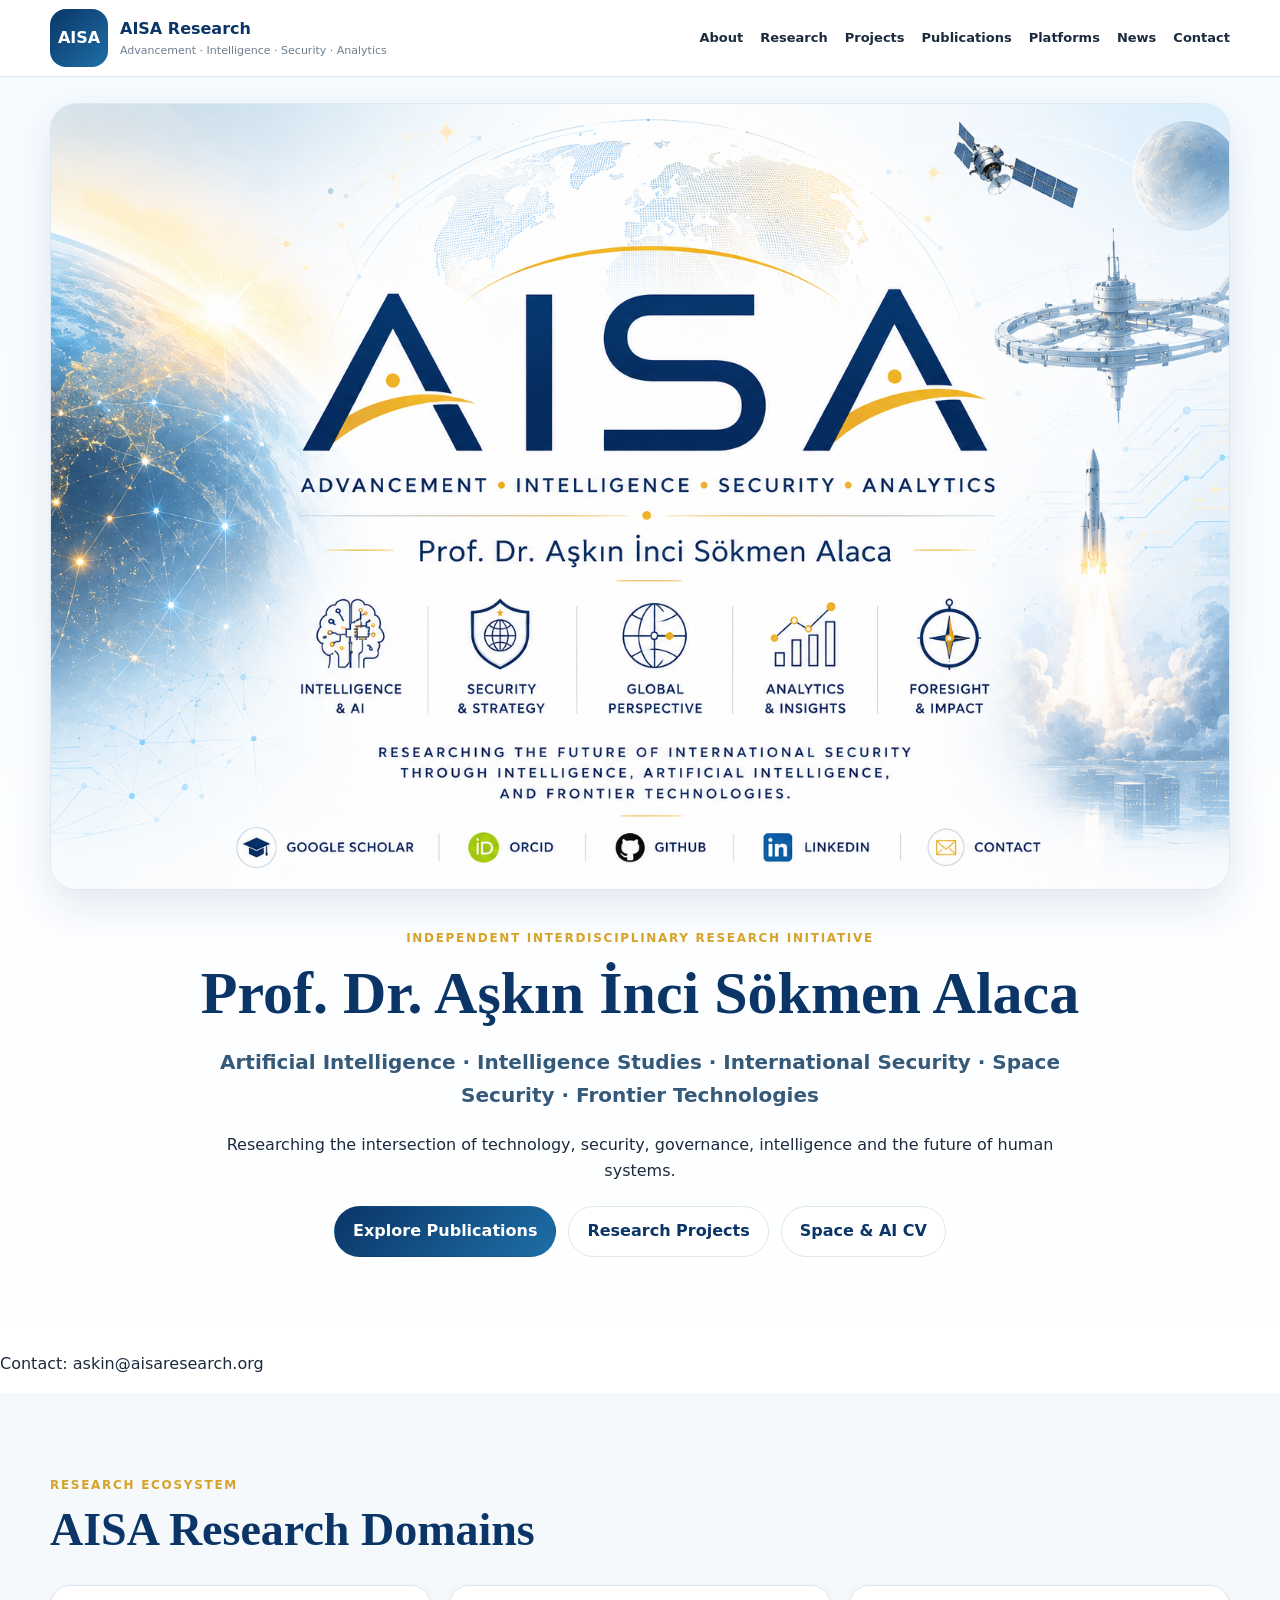
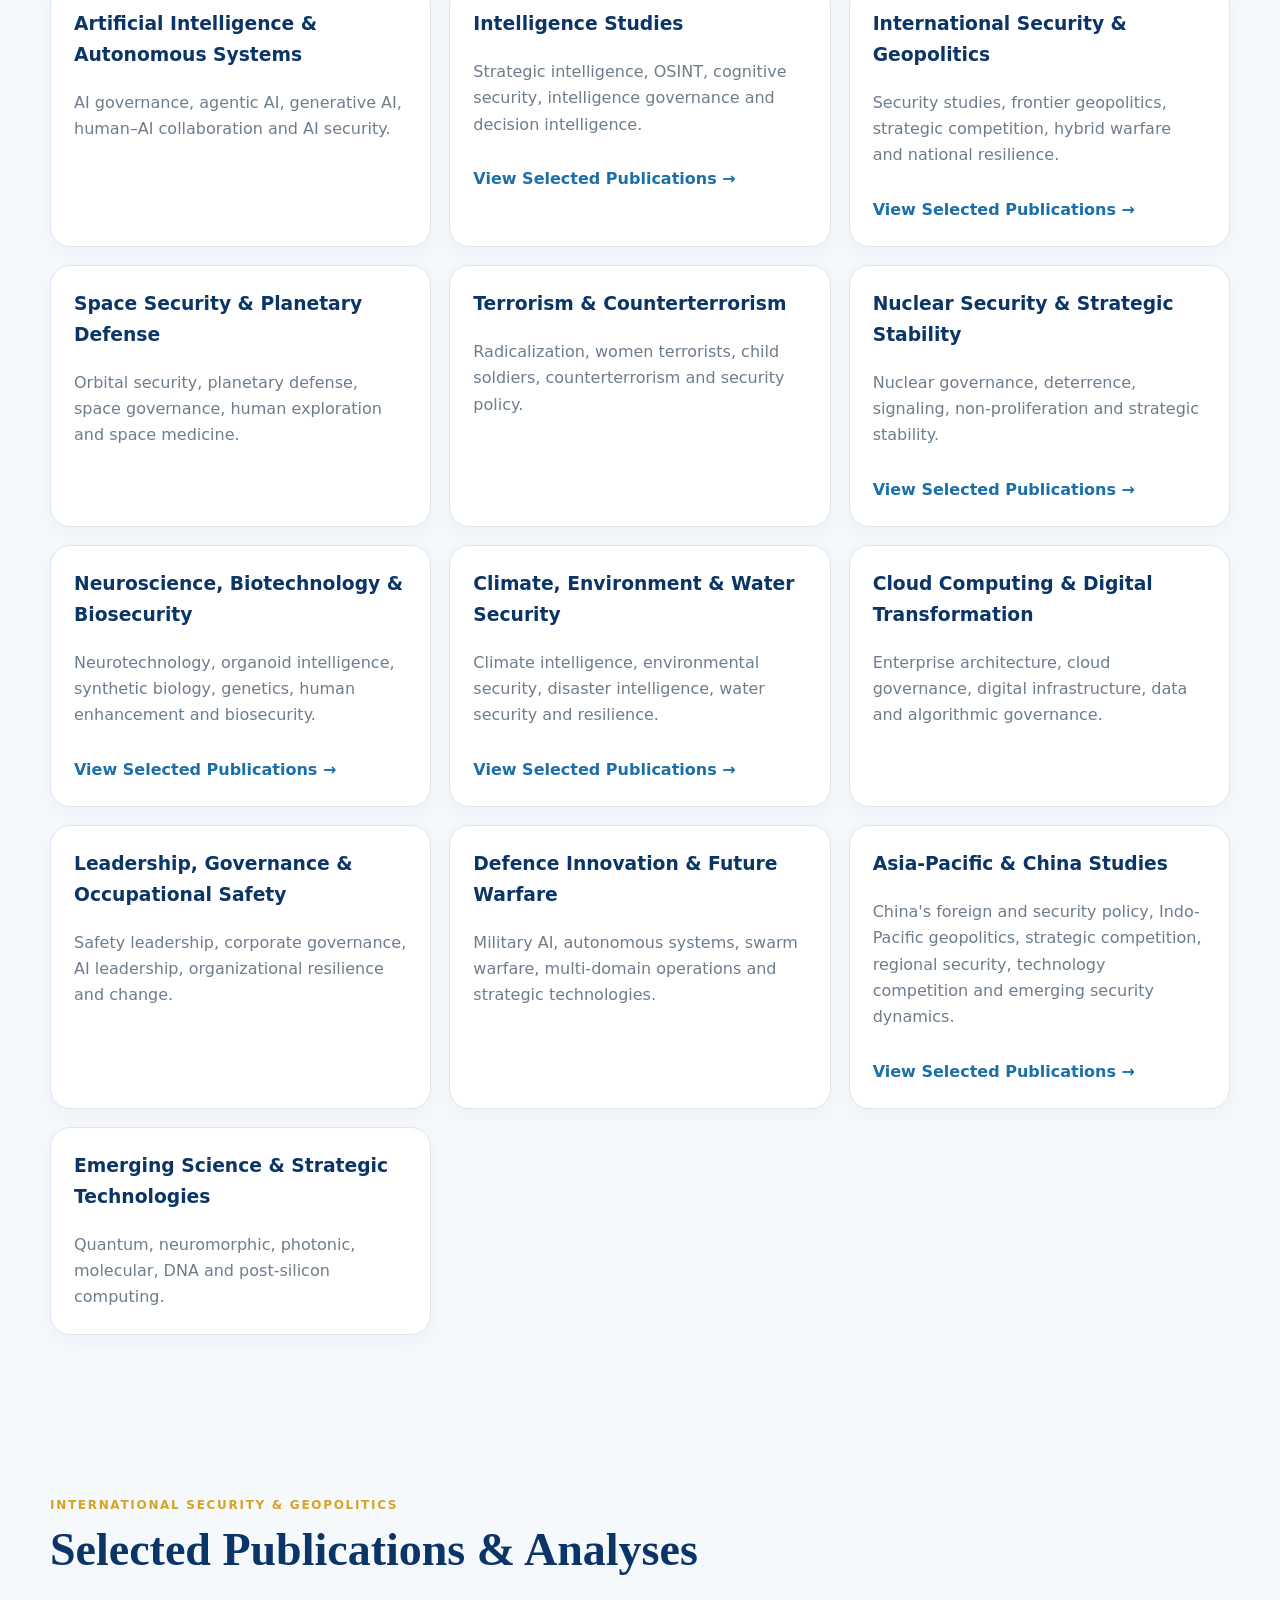
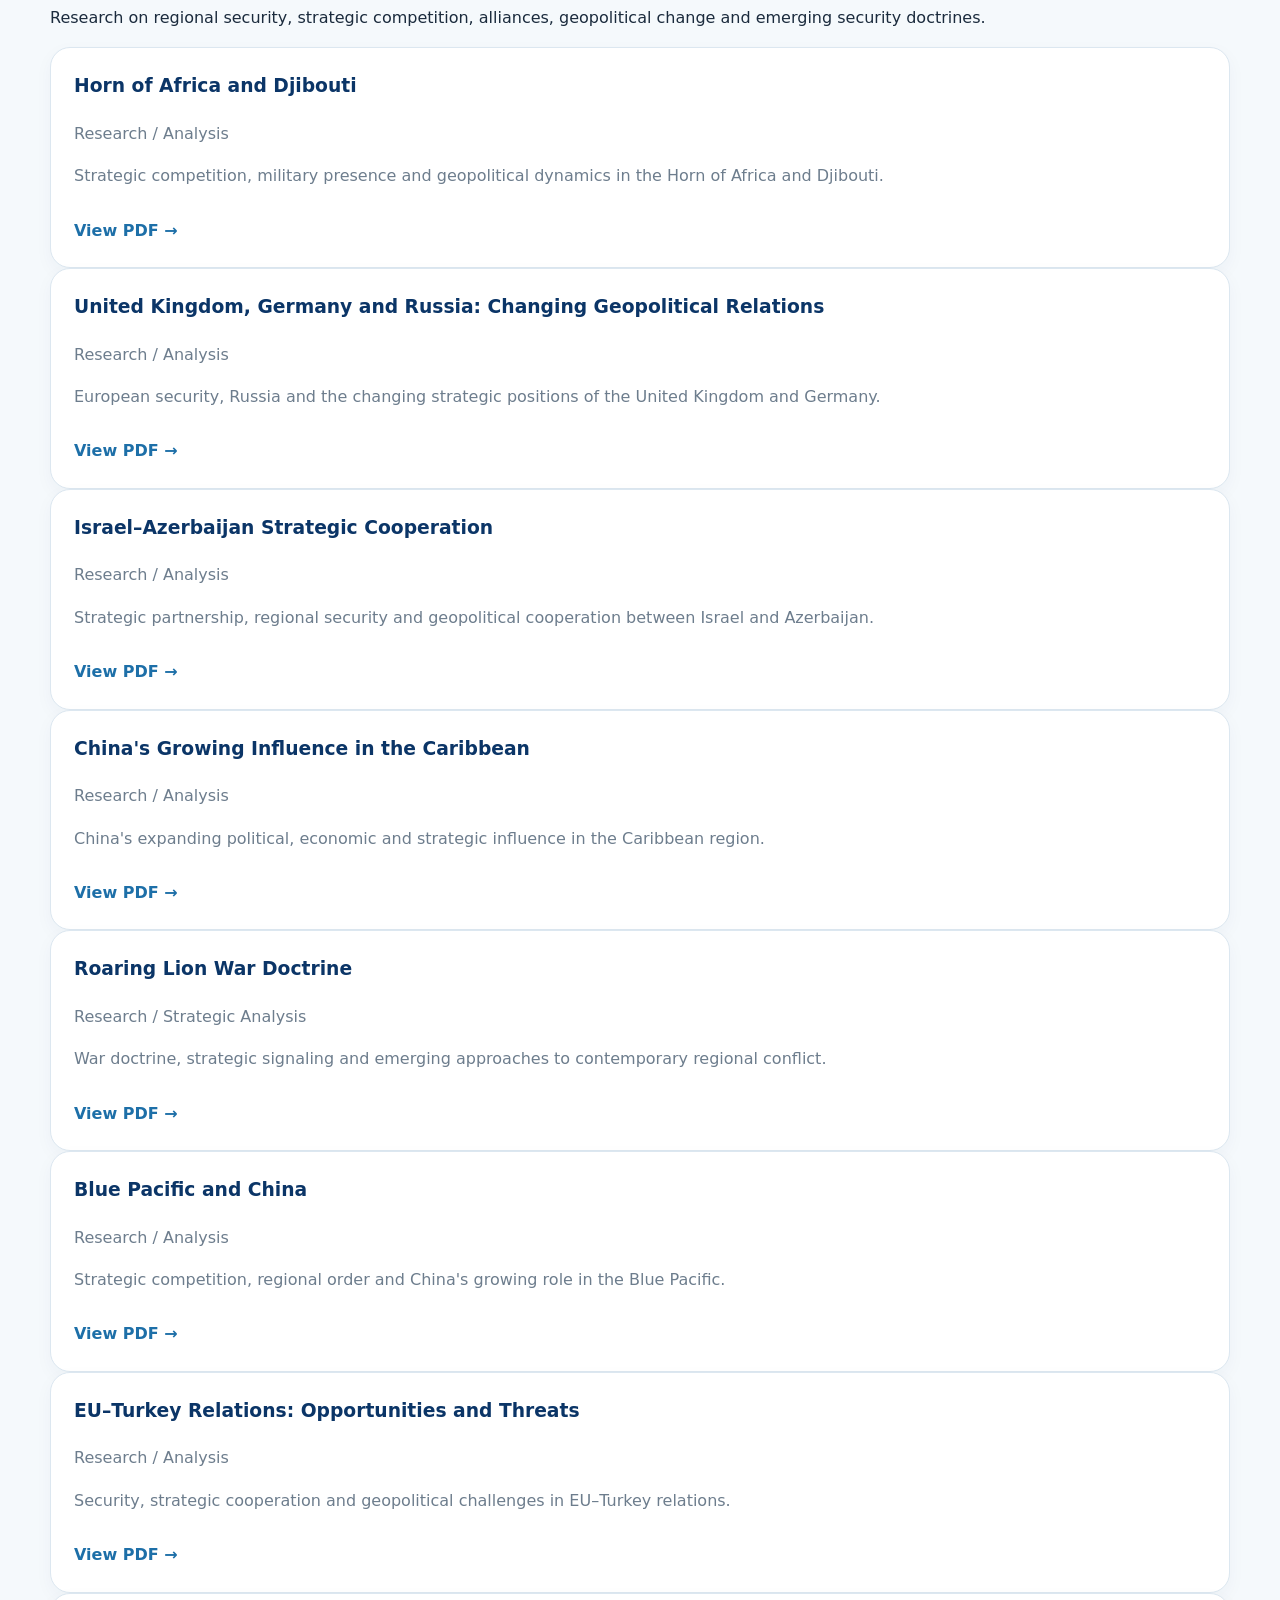
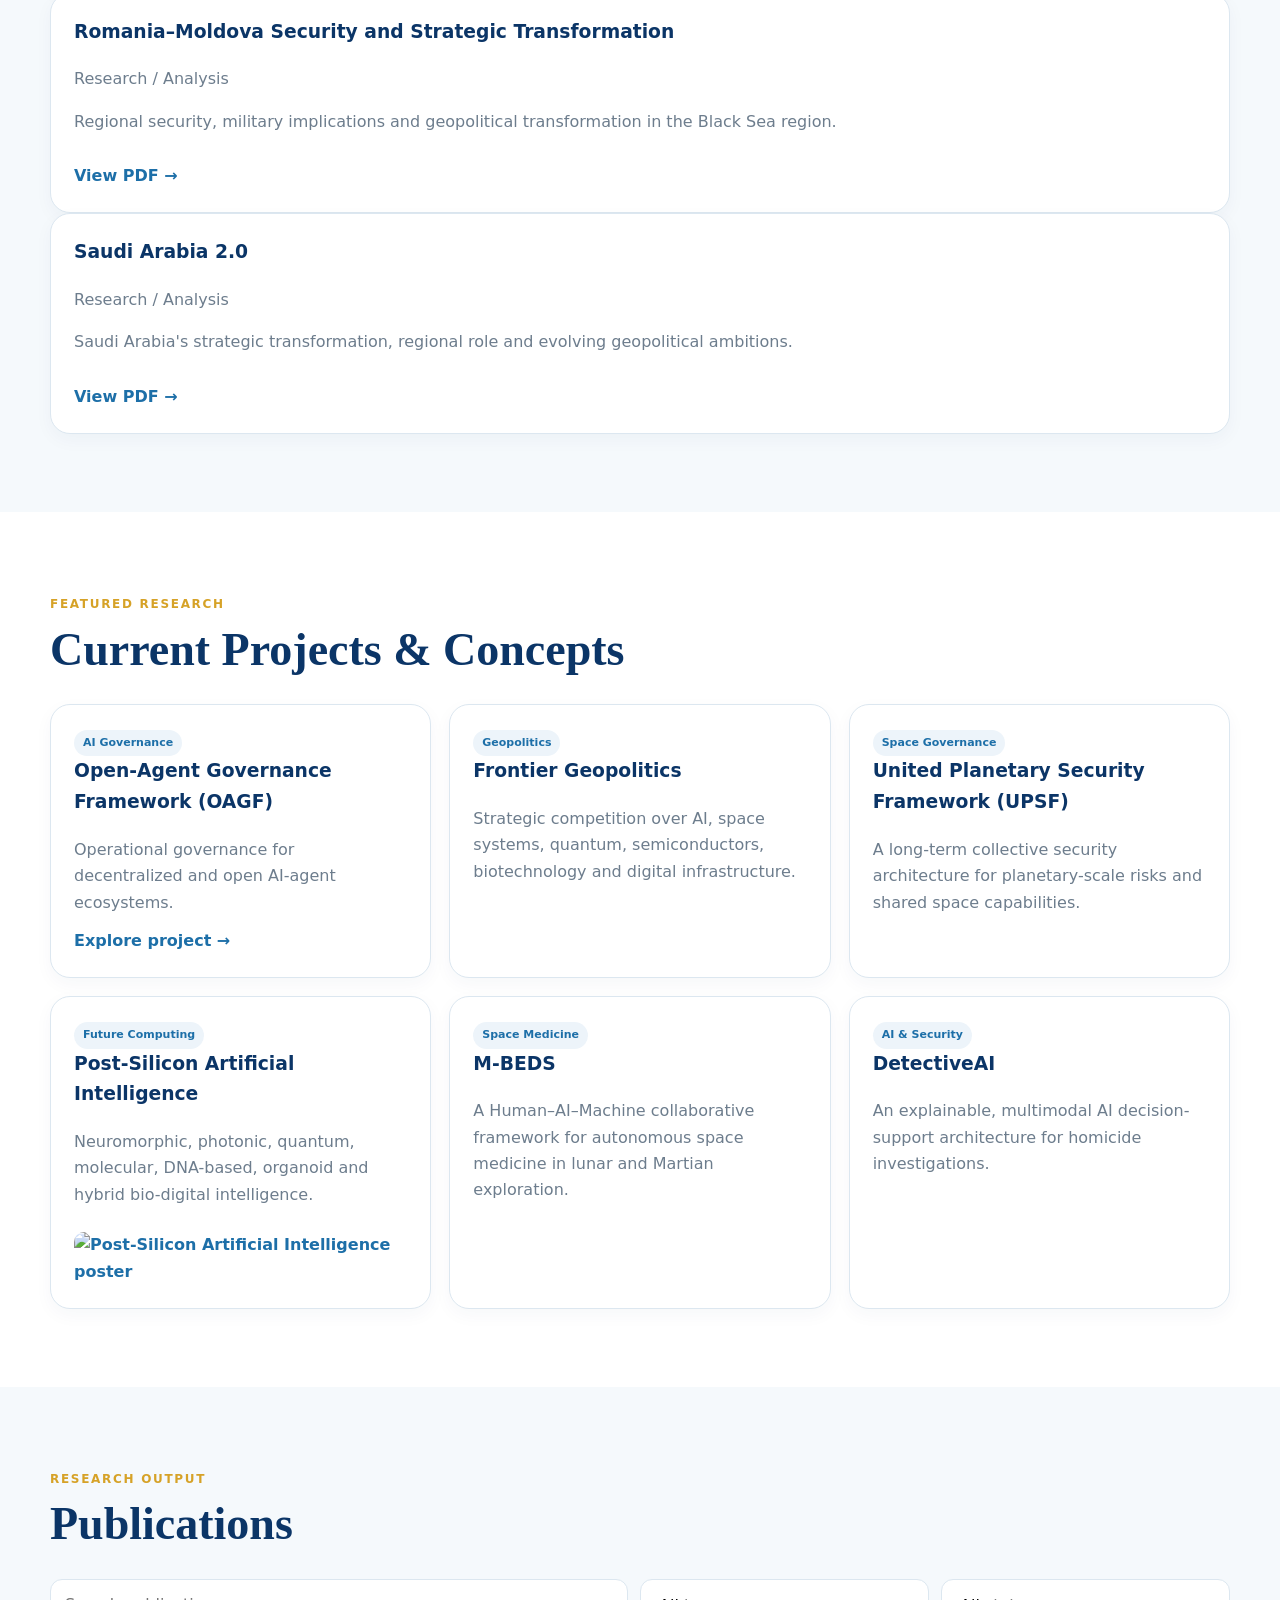
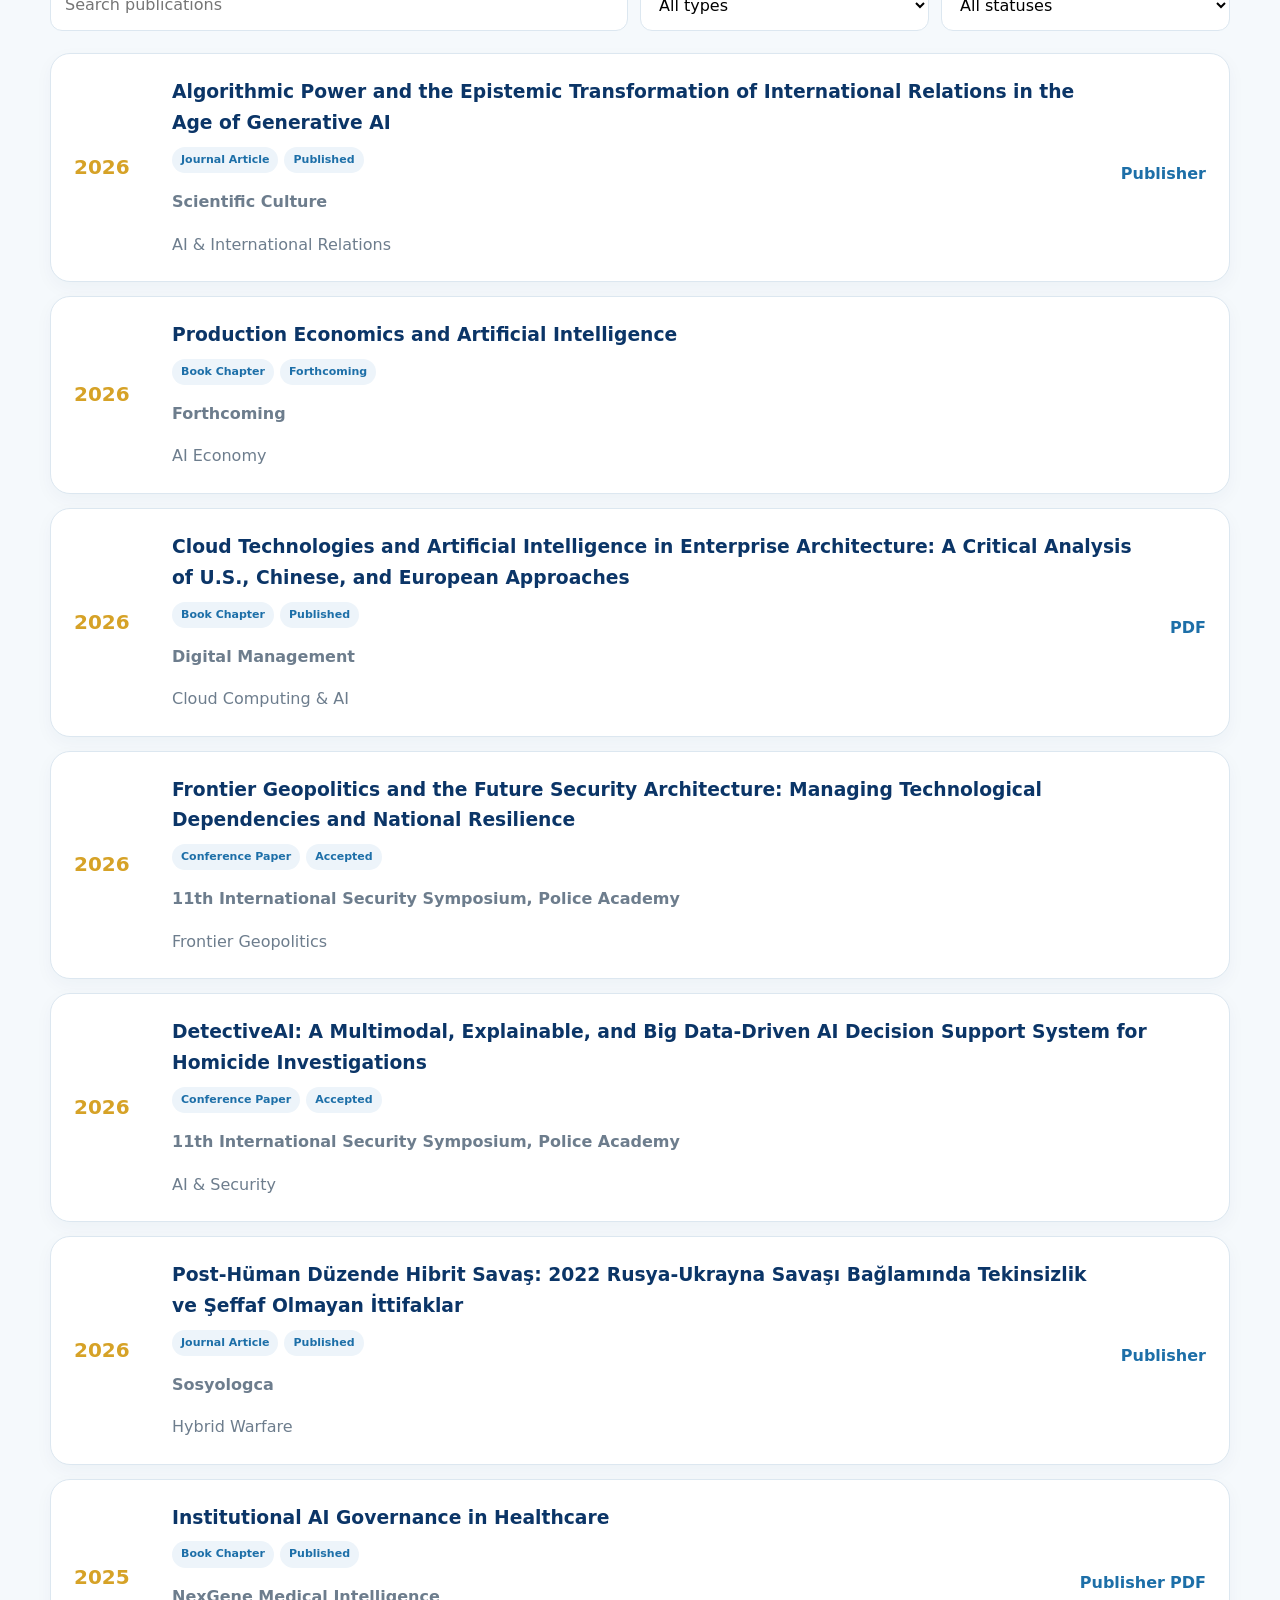
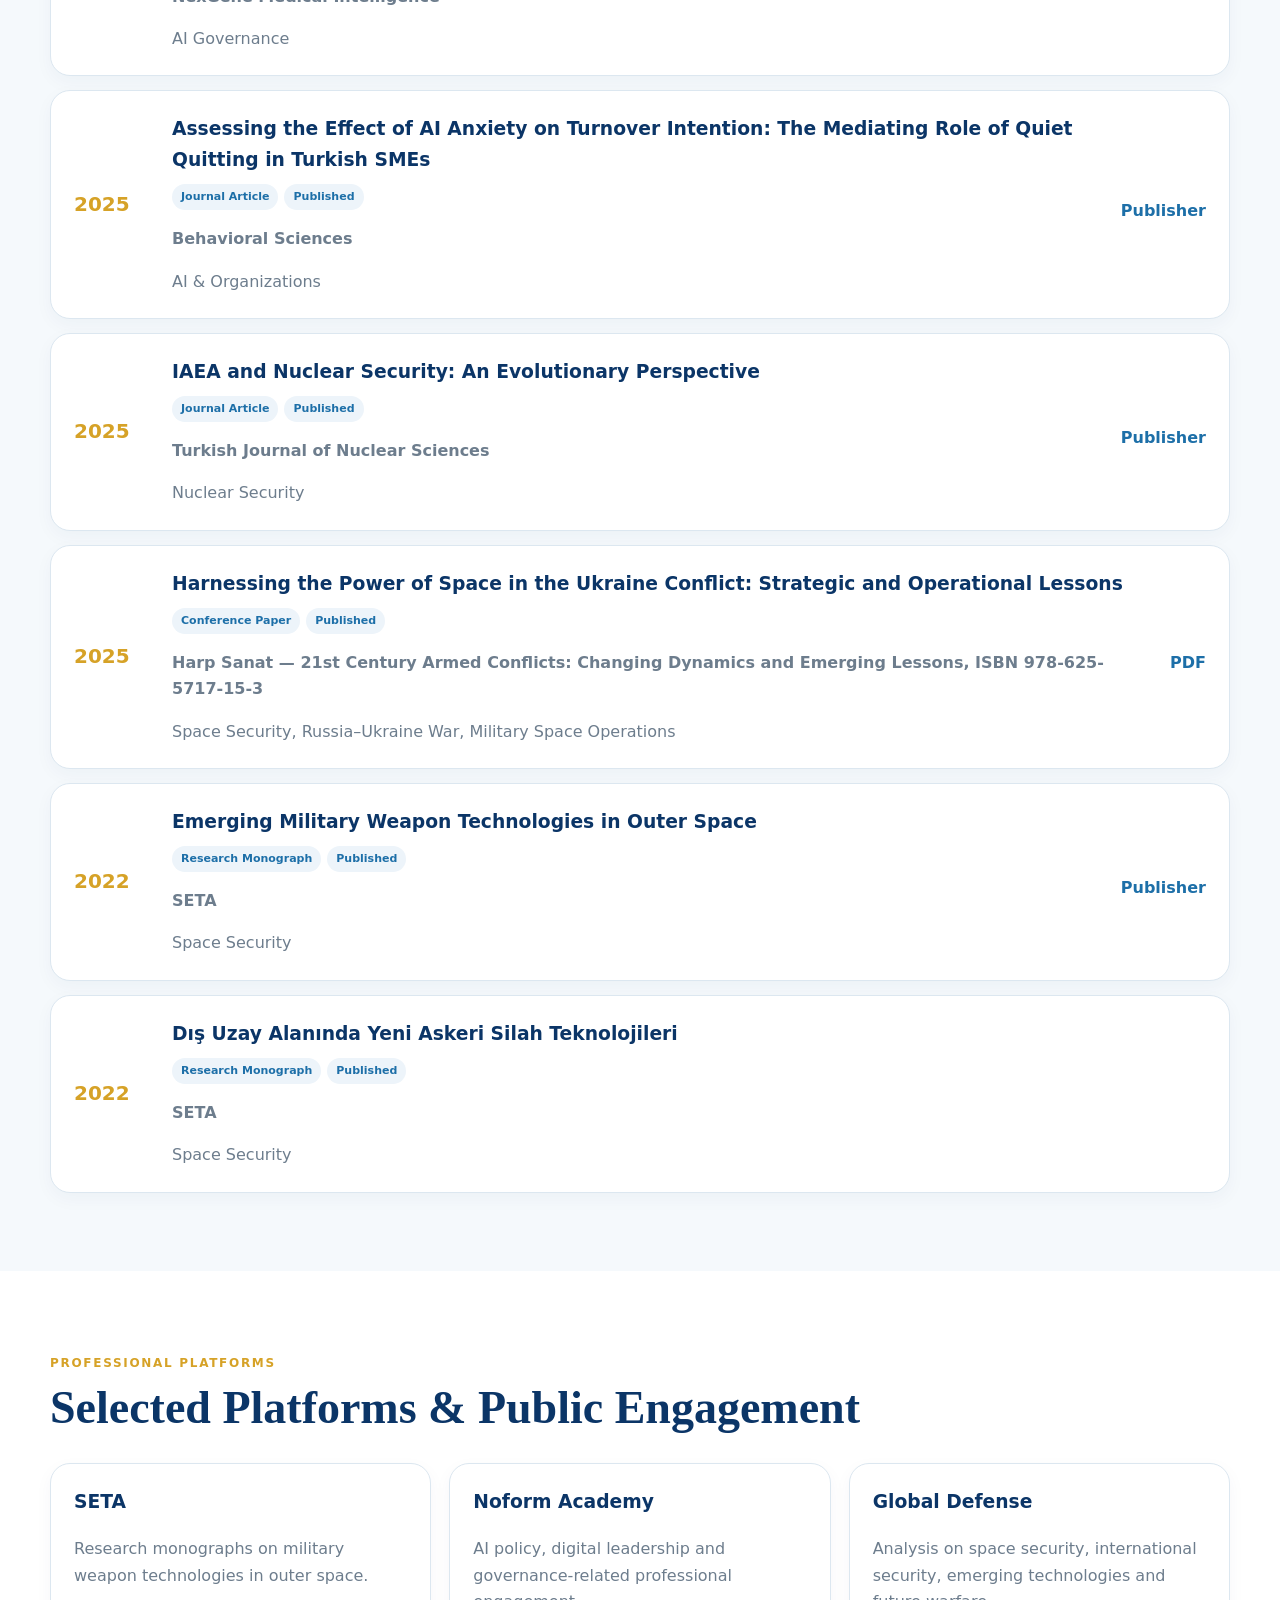
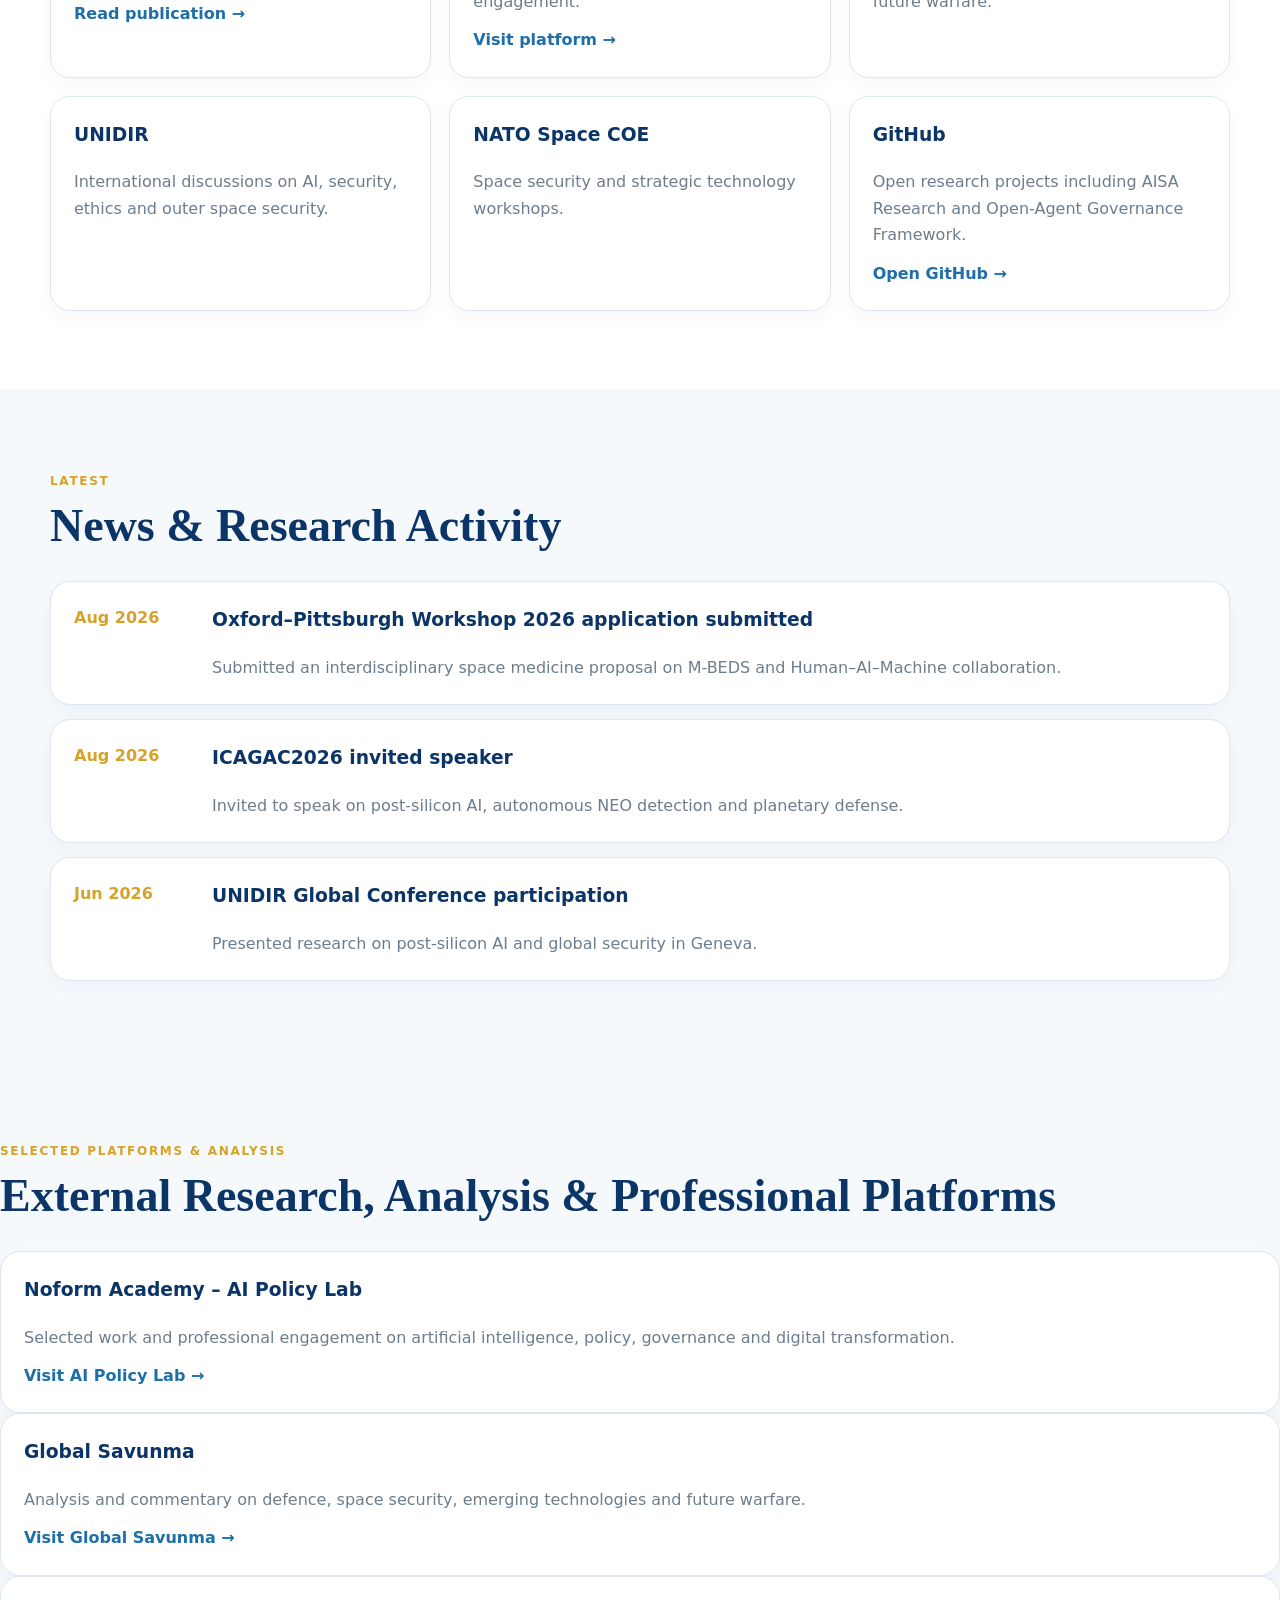
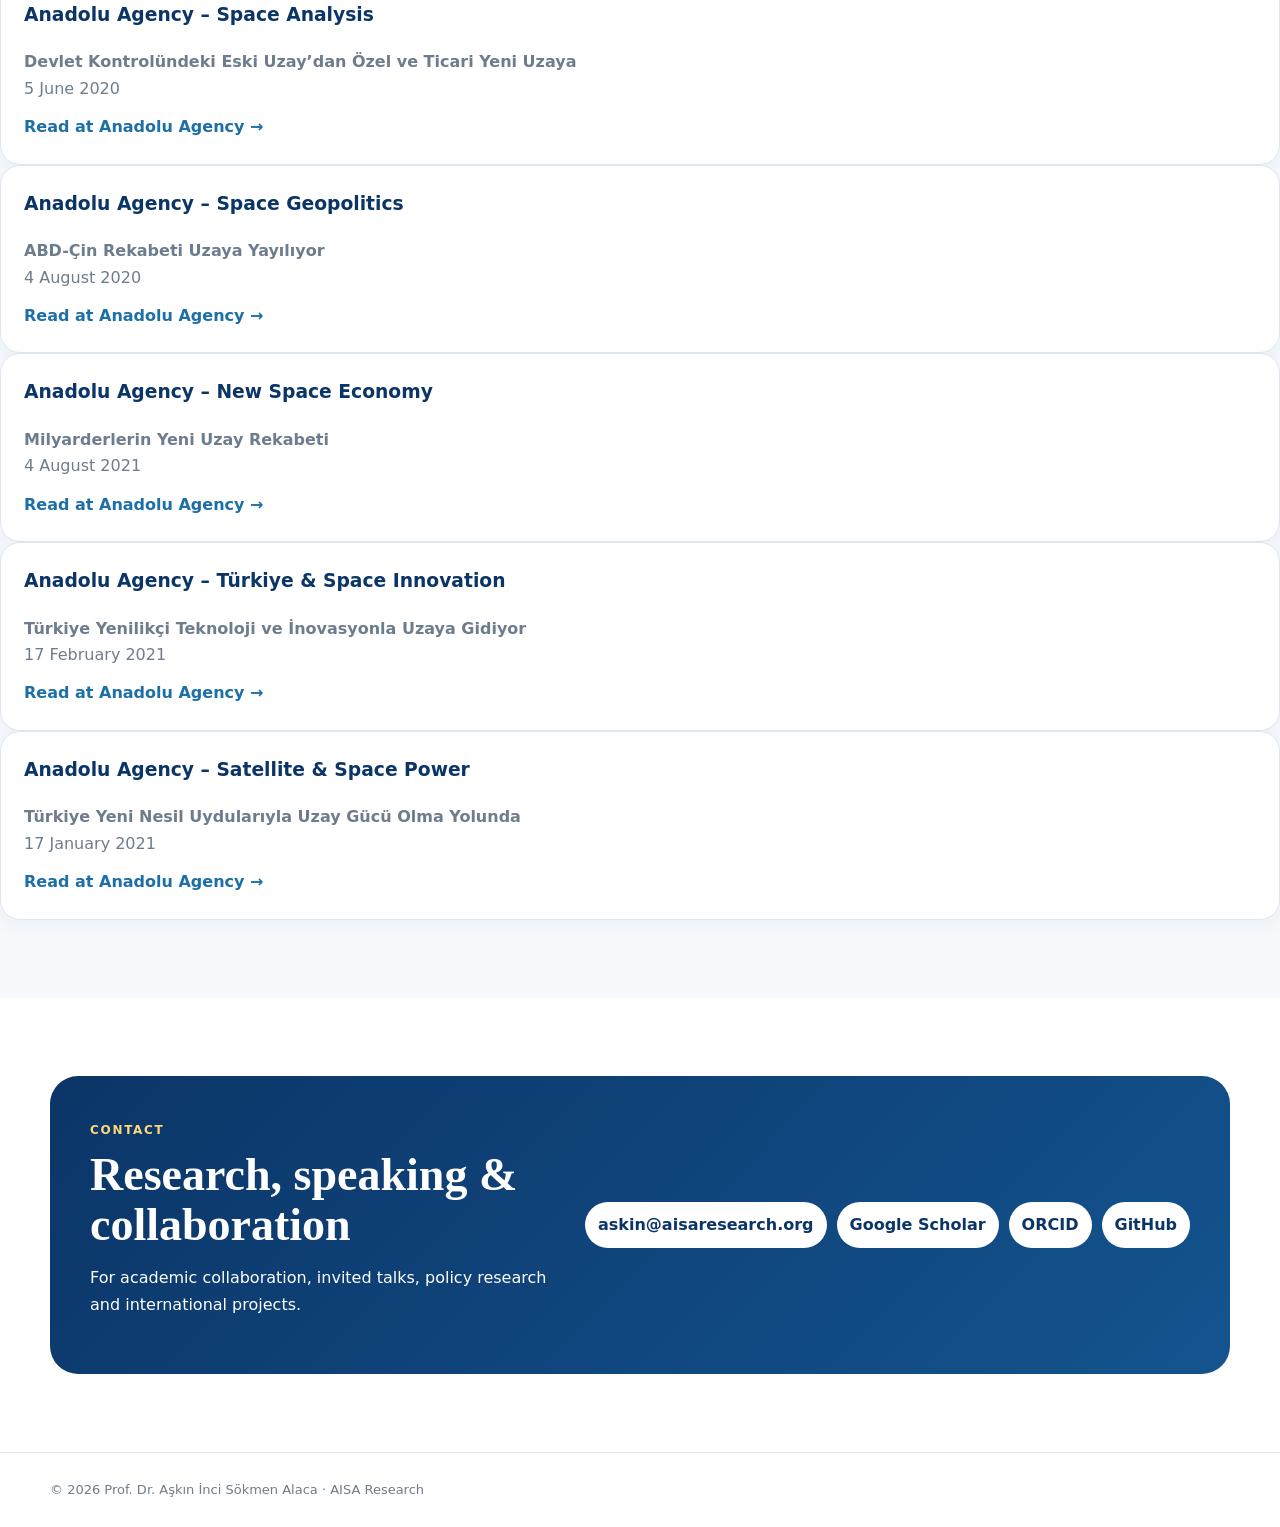
==== index.html @ 362fcc17 "Update index.html" ====
<!doctype html>
<html lang="en">
<head>
<meta charset="utf-8">
<meta name="viewport" content="width=device-width, initial-scale=1">

<title>AISA Research | Prof. Dr. Aşkın İnci Sökmen Alaca | Security, AI & Geopolitics</title>

<meta name="description" content="Official academic research platform of Prof. Dr. Aşkın İnci Sökmen Alaca, focusing on international security, artificial intelligence, space security, Asia-Pacific and China studies, frontier geopolitics and emerging technologies.">

<link rel="canonical" href="https://aisaresearch.org/">

<meta property="og:type" content="website">
<meta property="og:title" content="AISA Research | Prof. Dr. Aşkın İnci Sökmen Alaca">
<meta property="og:description" content="Research on international security, AI, space security, Asia-Pacific and China studies, frontier geopolitics and emerging technologies.">
<meta property="og:url" content="https://aisaresearch.org/">
<meta property="og:site_name" content="AISA Research">
<link rel="stylesheet" href="style.css">
</head>
<body>
<header><div class="wrap nav"><a class="brand" href="#home"><span class="mark">AISA</span><span><b>AISA Research</b><small>Advancement · Intelligence · Security · Analytics</small></span></a><nav><a href="#about">About</a><a href="#research">Research</a><a href="#projects">Projects</a><a href="#publications">Publications</a><a href="#platforms">Platforms</a><a href="#news">News</a><a href="#contact">Contact</a></nav></div></header>
<main>
<section id="home" class="hero"><div class="wrap"><img class="banner" src="aisa-hero.png" alt="AISA Research"><div class="intro"><span class="eyebrow">Independent Interdisciplinary Research Initiative</span><h1>Prof. Dr. Aşkın İnci Sökmen Alaca</h1><p class="lead">Artificial Intelligence · Intelligence Studies · International Security · Space Security · Frontier Technologies</p><p>Researching the intersection of technology, security, governance, intelligence and the future of human systems.</p><div class="actions"><a class="btn primary" href="#publications">Explore Publications</a><a class="btn" href="#projects">Research Projects</a><a class="btn" href="CV_Space_AI_2026.pdf" target="_blank">Space & AI CV</a></div></div></div></section>
<p class="hero-email">Contact: <a href="mailto:askin@aisaresearch.org">askin@aisaresearch.org</a></p>
 

     
  <section id="research" class="soft"><div class="wrap"><span class="eyebrow">Research Ecosystem</span><h2>AISA Research Domains</h2><div class="grid domains">
<article><h3>Artificial Intelligence & Autonomous Systems</h3><p>AI governance, agentic AI, generative AI, human–AI collaboration and AI security.</p></article>
<article><h3>Intelligence Studies</h3><p>Strategic intelligence, OSINT, cognitive security, intelligence governance and decision intelligence.</p><p><a href="#intelligence-publications"><strong>View Selected Publications →</strong></a></p></article>
<article>
<h3>International Security & Geopolitics</h3>
<p>Security studies, frontier geopolitics, strategic competition, hybrid warfare and national resilience.</p>
<p><a href="#geopolitics-publications"><strong>View Selected Publications →</strong></a></p>
</article>
<article><h3>Space Security & Planetary Defense</h3><p>Orbital security, planetary defense, space governance, human exploration and space medicine.</p></article>
<article><h3>Terrorism & Counterterrorism</h3><p>Radicalization, women terrorists, child soldiers, counterterrorism and security policy.</p></article>
<article>
<h3>Nuclear Security & Strategic Stability</h3>
<p>Nuclear governance, deterrence, signaling, non-proliferation and strategic stability.</p>
<p><a href="#nuclear-publications"><strong>View Selected Publications →</strong></a></p>
</article>
<article>
  <h3>Neuroscience, Biotechnology &amp; Biosecurity</h3>
  <p>Neurotechnology, organoid intelligence, synthetic biology, genetics, human enhancement and biosecurity.</p>
  <p><a href="#neuro-biotech-publications"><strong>View Selected Publications →</strong></a></p>
</article>
<article>
<h3>Climate, Environment & Water Security</h3>
<p>Climate intelligence, environmental security, disaster intelligence, water security and resilience.</p>
<p><a href="#climate-publications"><strong>View Selected Publications →</strong></a></p>
</article>
<article><h3>Cloud Computing & Digital Transformation</h3><p>Enterprise architecture, cloud governance, digital infrastructure, data and algorithmic governance.</p></article>
<article><h3>Leadership, Governance & Occupational Safety</h3><p>Safety leadership, corporate governance, AI leadership, organizational resilience and change.</p></article>
<article><h3>Defence Innovation & Future Warfare</h3><p>Military AI, autonomous systems, swarm warfare, multi-domain operations and strategic technologies.</p></article>
<article>
  <h3>Asia-Pacific &amp; China Studies</h3>
  <p>China's foreign and security policy, Indo-Pacific geopolitics, strategic competition, regional security, technology competition and emerging security dynamics.</p>
  <p><a href="#asia-pacific-publications"><strong>View Selected Publications →</strong></a></p>
</article>
    <article><h3>Emerging Science & Strategic Technologies</h3><p>Quantum, neuromorphic, photonic, molecular, DNA and post-silicon computing.</p></article>
</div></div></section>
<section id="geopolitics-publications" class="soft">
  <div class="wrap">
    <span class="eyebrow">International Security &amp; Geopolitics</span>
    <h2>Selected Publications &amp; Analyses</h2>
    <p>Research on regional security, strategic competition, alliances, geopolitical change and emerging security doctrines.</p>

    <div class="cards">

      <article>
        <h3>Horn of Africa and Djibouti</h3>
        <p>Research / Analysis</p>
        <p>Strategic competition, military presence and geopolitical dynamics in the Horn of Africa and Djibouti.</p>
        <p><a href="horn-of-africa-djibouti.pdf" target="_blank" rel="noopener">View PDF →</a></p>
      </article>

      <article>
        <h3>United Kingdom, Germany and Russia: Changing Geopolitical Relations</h3>
        <p>Research / Analysis</p>
        <p>European security, Russia and the changing strategic positions of the United Kingdom and Germany.</p>
        <p><a href="uk-germany-russia-geopolitics.pdf" target="_blank" rel="noopener">View PDF →</a></p>
      </article>

      <article>
        <h3>Israel–Azerbaijan Strategic Cooperation</h3>
        <p>Research / Analysis</p>
        <p>Strategic partnership, regional security and geopolitical cooperation between Israel and Azerbaijan.</p>
        <p><a href="israel-azerbaijan-strategic-cooperation.pdf" target="_blank" rel="noopener">View PDF →</a></p>
      </article>

      <article>
        <h3>China's Growing Influence in the Caribbean</h3>
        <p>Research / Analysis</p>
        <p>China's expanding political, economic and strategic influence in the Caribbean region.</p>
        <p><a href="caribbean-china-influence.pdf" target="_blank" rel="noopener">View PDF →</a></p>
      </article>

      <article>
        <h3>Roaring Lion War Doctrine</h3>
        <p>Research / Strategic Analysis</p>
        <p>War doctrine, strategic signaling and emerging approaches to contemporary regional conflict.</p>
        <p><a href="roaring-lion-war-doctrine.pdf" target="_blank" rel="noopener">View PDF →</a></p>
      </article>

      <article>
        <h3>Blue Pacific and China</h3>
        <p>Research / Analysis</p>
        <p>Strategic competition, regional order and China's growing role in the Blue Pacific.</p>
        <p><a href="blue-pacific-china.pdf" target="_blank" rel="noopener">View PDF →</a></p>
      </article>

      <article>
        <h3>EU–Turkey Relations: Opportunities and Threats</h3>
        <p>Research / Analysis</p>
        <p>Security, strategic cooperation and geopolitical challenges in EU–Turkey relations.</p>
        <p><a href="eu-turkey-opportunities-threats.pdf" target="_blank" rel="noopener">View PDF →</a></p>
      </article>

      <article>
        <h3>Romania–Moldova Security and Strategic Transformation</h3>
        <p>Research / Analysis</p>
        <p>Regional security, military implications and geopolitical transformation in the Black Sea region.</p>
        <p><a href="romania-moldova-security.pdf" target="_blank" rel="noopener">View PDF →</a></p>
      </article>

      <article>
        <h3>Saudi Arabia 2.0</h3>
        <p>Research / Analysis</p>
        <p>Saudi Arabia's strategic transformation, regional role and evolving geopolitical ambitions.</p>
        <p><a href="saudi-arabia-2-0.pdf" target="_blank" rel="noopener">View PDF →</a></p>
      </article>

    </div>
  </div>
</section>
 <section id="climate-publications" class="soft">
  <div class="wrap">
    <span class="eyebrow">Climate, Environment & Water Security</span>
    <h2>Selected Publications & Projects</h2>
    <p>Research on climate security, water geopolitics, climate wargaming, blue geopolitics and climate diplomacy.</p>

    <div class="cards">

      <article>
        <h3>Contested Waters of the Middle East</h3>
        <p>Research / Thesis</p>
        <p>Water geopolitics, transboundary waters and strategic competition in the Middle East.</p>
        <p><a href="contested-waters-middle-east.pdf" target="_blank" rel="noopener">View PDF →</a></p>
      </article>

      <article>
        <h3>Climate Wargaming</h3>
        <p>Research / Analysis</p>
        <p>Climate risks, military planning, strategic simulations and security preparedness.</p>
        <p><a href="climate-wargaming.pdf" target="_blank" rel="noopener">View PDF →</a></p>
      </article>

      <article>
        <h3>Blue Geopolitics: The New Frontier</h3>
        <p>Research / Analysis</p>
        <p>Water security, maritime spaces, climate change and emerging geopolitical competition.</p>
        <p><a href="blue-geopolitics-2026.pdf" target="_blank" rel="noopener">View PDF →</a></p>
      </article>

      <article>
        <h3>Projects for COP31</h3>
        <p>Project Concepts · 2026</p>
        <p>Climate-security and resilience project concepts developed for the COP31 policy environment.</p>
        <p><a href="cop31-projects-2026.pdf" target="_blank" rel="noopener">View PDF →</a></p>
      </article>

    </div>
  </div>
</section>
 <section id="nuclear-publications" class="soft">
  <div class="wrap">
    <span class="eyebrow">Nuclear Security &amp; Strategic Stability</span>
    <h2>Selected Publications &amp; Presentations</h2>
    <p>Research on nuclear security, strategic stability, deterrence, proliferation, emerging technologies and nuclear risks.</p>

    <div class="cards">

      <article>
        <h3>Quantum Technology, Artificial Intelligence and Nuclear Security</h3>
        <p>Research / Presentation</p>
        <p>Quantum technologies, artificial intelligence and their implications for nuclear security and strategic stability.</p>
        <p><a href="quantum-ai-nuclear-security.pdf" target="_blank" rel="noopener">View PDF →</a></p>
      </article>

      <article>
        <h3>Nuclear Proliferation in the Middle East</h3>
        <p>Research / Analysis</p>
        <p>Nuclear proliferation, regional security dynamics and strategic stability in the Middle East.</p>
        <p><a href="middle-east-nuclear-proliferation.pdf" target="_blank" rel="noopener">View PDF →</a></p>
      </article>

      <article>
        <h3>Post-Silicon Artificial Intelligence and Nuclear Security</h3>
        <p>Research / Analysis</p>
        <p>Post-silicon AI, emerging computational architectures and their implications for nuclear security and strategic stability.</p>
        <p><a href="post-silicon-ai-nuclear-security.pdf" target="_blank" rel="noopener">View PDF →</a></p>
      </article>

      <article>
        <h3>Russia–Ukraine Crisis and the Risk of Nuclear War</h3>
        <p>Research / Analysis</p>
        <p>Nuclear escalation, deterrence and strategic risks arising from the Russia–Ukraine conflict.</p>
        <p><a href="russia-ukraine-nuclear-war.pdf" target="_blank" rel="noopener">View PDF →</a></p>
      </article>

    </div>
  </div>
</section>
 <section id="asia-pacific-publications" class="soft">
  <div class="wrap">
    <span class="eyebrow">Asia-Pacific &amp; China Studies</span>
    <h2>Selected Publications</h2>
    <p>Selected research on Indo-Pacific geopolitics, China–U.S. strategic competition, Taiwan, Vietnam, Singapore, regional security, counterterrorism and cybersecurity.</p>

    <div class="cards">

      <article>
        <h3>The Geopolitics of Indo-Pacific Region</h3>
        <p><strong>2022</strong> · Book Chapter</p>
        <p><em>Global Maritime Geopolitics</em>, eds. Hasret Çomak, Burak Şakir Şeker &amp; Mehlika Özlem Ultan, Transnational Press London, pp. 75–91.</p>
<p><a href="indo-pacific-geopolitics-2022.pdf" target="_blank" rel="noopener">View PDF →</a></p>
</article>

      <article>
        <h3>The Vietnam War and the Limits of U.S. Power</h3>
        <p><strong>2021</strong> · Book Chapter</p>
      <p><em>Vietnam Studies in Türkiye I</em>, ed. Merthan Dündar, Ankara University Center for Asian Studies, pp. 215–233.</p>
<p><a href="vietnam-us-power-2021.pdf" target="_blank" rel="noopener">View PDF →</a></p>
</article>

      <article>
        <h3>Countering Terrorism Ideologically: The Chinese Terrorism Strategy Case</h3>
        <p><strong>2021</strong> · Book Chapter</p>
        <p><em>Security Issues in the Context of Political Violence and Terrorism of the 21st Century</em>, eds. Hasan Acar &amp; Halil Emre Deniş, Cambridge Scholars Publishing, pp. 195–217.</p>
<p><a href="china-terrorism-strategy-2021.pdf" target="_blank" rel="noopener">View PDF →</a></p>
</article>

      <article>
        <h3>Taiwan's National Security and Threat Perceptions</h3>
        <p><strong>2020</strong> · Book Chapter</p>
        <p><em>Taiwan Studies in Türkiye II</em>, ed. Merthan Dündar, Ankara University Center for Asian Studies, pp. 105–131.</p>
<p><a href="taiwan-national-security-2020.pdf" target="_blank" rel="noopener">View PDF →</a></p>
</article>

      <article>
        <h3>Singapore's Foreign Policy and Security Policies</h3>
        <p><strong>2020</strong> · Book Chapter</p>
       <p><em>Singapore Studies in Türkiye I</em>, eds. Merthan Dündar &amp; Cenker Göker, Ankara University Center for Asian Studies, pp. 15–45.</p>
<p><a href="singapore-foreign-security-2020.pdf" target="_blank" rel="noopener">View PDF →</a></p>
</article>

      <article>
        <h3>Singapore's Cybersecurity Policies</h3>
        <p><strong>2020</strong> · Book Chapter</p>
        <p><em>The New Global Threat: Cyberattacks, Security and Policy Applications</em>, ed. Fulya Köksoy, Nobel Publishing, pp. 283–301.</p>
<p><a href="singapore-cybersecurity-2020.pdf" target="_blank" rel="noopener">View PDF →</a></p>
</article>

      <article>
        <h3>U.S. Indo-Pacific Policy</h3>
        <p><strong>2020</strong> · Book Chapter</p>
        <p><em>Global Policies and Regional Transformations</em>, ed. Fulya Köksoy, Nobel Publishing, pp. 3–25.</p>
<p><a href="us-indo-pacific-policy-2020.pdf" target="_blank" rel="noopener">View PDF →</a></p>
</article>

      <article>
        <h3>US-China Relationship: A New Cold War or Not</h3>
        <p><strong>2019</strong> · Book Chapter</p>
       <p><em>Global and Regional Powers Relations: Problems and Issues in the 21st Century</em>, Peter Lang, Germany, pp. 249–275.</p>
<p><a href="us-china-new-cold-war-2019.pdf" target="_blank" rel="noopener">View PDF →</a></p>
</article>

    </div>
  </div>
</section>
  <section id="neuro-biotech-publications" class="soft">
  <div class="wrap">
    <span class="eyebrow">Neuroscience, Biotechnology &amp; Biosecurity</span>
    <h2>Selected Publications &amp; Presentations</h2>
    <p>Selected research on neuroscience, neurotechnology, nanotechnology, genetic engineering, synthetic biology, human enhancement and biosecurity.</p>

    <div class="cards">
<article>
  <h3>AI-Supported Synthetic Biology</h3>
  <p><strong>2026</strong> · Conference Presentation</p>
  <p>Artificial intelligence, synthetic biology and emerging biosecurity challenges.</p>
  <p><a href="ai-synthetic-biology-2026.pdf.pdf" target="_blank" rel="noopener">View Presentation →</a></p>
</article>

<article>
  <h3>Eugenics Wars</h3>
  <p><strong>2023</strong> · Conference Presentation</p>
  <p>Genetic technologies, eugenics and their implications for security and future warfare.</p>
  <p><a href="eugenics-warfare-2023.pdf.pdf" target="_blank" rel="noopener">View Presentation →</a></p>
</article>

<article>
  <h3>Genetically Modified Dogs</h3>
  <p><strong>2024</strong> · Research / Analysis</p>
  <p>Genetic engineering, animal modification and emerging biotechnology.</p>
  <p><a href="genetic-dogs-2024.pdf.pdf" target="_blank" rel="noopener">View PDF →</a></p>
</article>

<article>
  <h3>Genetically Modified Animals</h3>
  <p><strong>2023</strong> · Presentation</p>
  <p>Genetic modification of animals and its implications for security and warfare.</p>
  <p><a href="genetically-modified-animals-2023.pdf.pdf" target="_blank" rel="noopener">View Presentation →</a></p>
</article>

<article>
  <h3>Havana Syndrome and Microwave Weapons</h3>
  <p><strong>2021</strong> · Research</p>
  <p>Neurosecurity, directed-energy technologies and emerging security threats.</p>
  <p><a href="havana-syndrome.pdf.pdf" target="_blank" rel="noopener">View PDF →</a></p>
</article>

<article>
  <h3>Nanotechnology and Neuroscience</h3>
  <p><strong>2024</strong> · Research / Presentation</p>
  <p>Nanotechnology, neuroscience and emerging applications in the security domain.</p>
  <p><a href="nano-neuroscience.pdf.pdf" target="_blank" rel="noopener">View PDF →</a></p>
</article>

<article>
  <h3>Security, Technology and New Threats</h3>
  <p>Research / Analysis</p>
  <p>Emerging technologies and their implications for new security threats.</p>
  <p><a href="security-tech-new-threats.pdf.pdf" target="_blank" rel="noopener">View PDF →</a></p>
</article>

<article>
  <h3>Smart Dust</h3>
  <p>Research / Analysis</p>
  <p>Smart dust, nanotechnology, sensing systems and emerging security implications.</p>
  <p><a href="smart-dust.pdf.pdf" target="_blank" rel="noopener">View PDF →</a></p>
</article>

<article>
  <h3>Transhumanism and the Military Domain</h3>
  <p><strong>2023</strong> · Conference Presentation</p>
  <p>Human enhancement, transhumanism and the transformation of the military domain.</p>
  <p><a href="transhumanism-military.pdf.pdf" target="_blank" rel="noopener">View Presentation →</a></p>
</article>

<article>
  <h3>Artificial Intelligence, Mind Control and Criminal Responsibility</h3>
  <p>Fikir Turu · Science &amp; Technology</p>
  <p>Artificial intelligence, neurotechnology, mind control and emerging questions of responsibility and security.</p>
  <p><a href="https://fikirturu.com/bilim-teknoloji/yapay-zeka-zihin-kontrolu-ve-suclu/" target="_blank" rel="noopener">Read Article →</a></p>
</article>
    </div>
  </div>
</section>
  
 <section id="intelligence-publications" class="soft">
  <div class="wrap">
    <span class="eyebrow">Intelligence Studies</span>
    <h2>Selected Publications &amp; Presentations</h2>
    <p>Selected research on intelligence, strategic intelligence, security, emerging technologies and human factors.</p>

    <div class="cards">

     <article>
  <h3>China Strategic Intelligence</h3>
  <p><strong>2023</strong> · Research / Analysis</p>
  <p>Strategic intelligence, China and contemporary security dynamics.</p>
  <p><a href="china-strategic-intelligence-2023.pdf" target="_blank" rel="noopener">View PDF →</a></p>
</article>

<article>
  <h3>Emotional Intelligence and Security</h3>
  <p><strong>2025</strong> · Research / Analysis</p>
  <p>Emotional intelligence, human factors, decision-making and security.</p>
  <p><a href="emotional-intelligence-security-2025.pdf" target="_blank" rel="noopener">View PDF →</a></p>
</article>

<article>
  <h3>Silent Operators</h3>
  <p><strong>2026</strong> · Research / Analysis</p>
  <p>Intelligence, covert influence, emerging technologies and contemporary security.</p>
  <p><a href="silent-operators-2026.pdf" target="_blank" rel="noopener">View PDF →</a></p>
</article>

<article>
  <h3>Intelligence and Technology in the Ukraine War</h3>
  <p><strong>2023</strong> · Conference Presentation</p>
  <p>Intelligence, emerging technologies and the transformation of warfare in Ukraine.</p>
  <p><a href="ukraine-intelligence-technology-2023.pdf" target="_blank" rel="noopener">View Presentation →</a></p>
</article>

    </div>
  </div>
</section>
  
<section id="projects"> <div class="wrap"><span class="eyebrow">Featured Research</span><h2>Current Projects & Concepts</h2><div id="projectGrid" class="grid cards"></div></div></section>
<section id="publications" class="soft"><div class="wrap"><span class="eyebrow">Research Output</span><h2>Publications</h2><div class="filters"><input id="searchInput" placeholder="Search publications"><select id="typeFilter"><option value="">All types</option></select><select id="statusFilter"><option value="">All statuses</option></select></div><div id="publicationList" class="pubs"></div></div></section>
<section id="platforms"><div class="wrap"><span class="eyebrow">Professional Platforms</span><h2>Selected Platforms & Public Engagement</h2><div class="grid cards"><article><h3>SETA</h3><p>Research monographs on military weapon technologies in outer space.</p><a href="https://www.setav.org/en/emerging-military-weapon-technologies-in-outer-space-seta-emerging-military-technologies-series-3" target="_blank">Read publication →</a></article><article><h3>Noform Academy</h3><p>AI policy, digital leadership and governance-related professional engagement.</p><a href="https://noformacademy.com/ai-policy-lab/04-sosyal-politikalar.html" target="_blank">Visit platform →</a></article><article><h3>Global Defense</h3><p>Analysis on space security, international security, emerging technologies and future warfare.</p></article><article><h3>UNIDIR</h3><p>International discussions on AI, security, ethics and outer space security.</p></article><article><h3>NATO Space COE</h3><p>Space security and strategic technology workshops.</p></article><article><h3>GitHub</h3><p>Open research projects including AISA Research and Open-Agent Governance Framework.</p><a href="https://github.com/profdraskinincisokmen-hash" target="_blank">Open GitHub →</a></article></div></div></section>
<section id="news" class="soft"><div class="wrap"><span class="eyebrow">Latest</span><h2>News & Research Activity</h2><div id="newsList" class="timeline"></div></div></section>
  <section id="selected-platforms" class="soft">
  <div class="container">
    <span class="eyebrow">Selected Platforms & Analysis</span>
    <h2>External Research, Analysis & Professional Platforms</h2>

    <div class="cards">

      <article>
        <h3>Noform Academy – AI Policy Lab</h3>
        <p>
          Selected work and professional engagement on artificial intelligence,
          policy, governance and digital transformation.
        </p>
        <a href="https://noformacademy.com/ai-policy-lab/index-en.html"
           target="_blank" rel="noopener">
          Visit AI Policy Lab →
        </a>
      </article>

      <article>
        <h3>Global Savunma</h3>
        <p>
          Analysis and commentary on defence, space security, emerging
          technologies and future warfare.
        </p>
        <a href="https://globalsavunma.com"
           target="_blank" rel="noopener">
          Visit Global Savunma →
        </a>
      </article>

      <article>
        <h3>Anadolu Agency – Space Analysis</h3>
        <p>
          <strong>Devlet Kontrolündeki Eski Uzay’dan Özel ve Ticari Yeni Uzaya</strong>
          <br>5 June 2020
        </p>
        <a href="https://www.aa.com.tr/tr/analiz/devlet-kontrolundeki-eski-uzaydan-ozel-ve-ticari-yeni-uzaya/1866283"
           target="_blank" rel="noopener">
          Read at Anadolu Agency →
        </a>
      </article>

      <article>
        <h3>Anadolu Agency – Space Geopolitics</h3>
        <p>
          <strong>ABD-Çin Rekabeti Uzaya Yayılıyor</strong>
          <br>4 August 2020
        </p>
        <a href="https://www.aa.com.tr/tr/analiz/abd-cin-rekabeti-uzaya-yayiliyor/1931083"
           target="_blank" rel="noopener">
          Read at Anadolu Agency →
        </a>
      </article>

      <article>
        <h3>Anadolu Agency – New Space Economy</h3>
        <p>
          <strong>Milyarderlerin Yeni Uzay Rekabeti</strong>
          <br>4 August 2021
        </p>
        <a href="https://www.aa.com.tr/tr/analiz/milyarderlerin-yeni-uzay-rekabeti/2324134"
           target="_blank" rel="noopener">
          Read at Anadolu Agency →
        </a>
      </article>

      <article>
        <h3>Anadolu Agency – Türkiye & Space Innovation</h3>
        <p>
          <strong>Türkiye Yenilikçi Teknoloji ve İnovasyonla Uzaya Gidiyor</strong>
          <br>17 February 2021
        </p>
        <a href="https://www.aa.com.tr/tr/analiz/turkiye-yenilikci-teknoloji-ve-inovasyonla-uzaya-gidiyor/2147642"
           target="_blank" rel="noopener">
          Read at Anadolu Agency →
        </a>
      </article>

      <article>
        <h3>Anadolu Agency – Satellite & Space Power</h3>
        <p>
          <strong>Türkiye Yeni Nesil Uydularıyla Uzay Gücü Olma Yolunda</strong>
          <br>17 January 2021
        </p>
        <a href="https://www.aa.com.tr/tr/analiz/turkiye-yeni-nesil-uydulariyla-uzay-gucu-olma-yolunda/2110953"
           target="_blank" rel="noopener">
          Read at Anadolu Agency →
        </a>
      </article>

    </div>
  </div>
</section>
<section id="contact"><div class="wrap contact"><div><span class="eyebrow light">Contact</span><h2>Research, speaking & collaboration</h2><p>For academic collaboration, invited talks, policy research and international projects.</p></div><div class="links"><a href="mailto:askin@aisaresearch.org">askin@aisaresearch.org</a><a href="https://scholar.google.com/scholar?q=%22A%C5%9Fk%C4%B1n+%C4%B0nci+S%C3%B6kmen+Alaca%22" target="_blank">Google Scholar</a><a href="https://orcid.org/0000-0002-2021-137X" target="_blank">ORCID</a><a href="https://github.com/profdraskinincisokmen-hash" target="_blank">GitHub</a></div></div></section>
</main><footer><div class="wrap">© 2026 Prof. Dr. Aşkın İnci Sökmen Alaca · AISA Research</div></footer><script src="script.js"></script>
</body></html>
---- style.css ----
:root{--navy:#0b3567;--blue:#1d6fa8;--gold:#d6a227;--ink:#1b2b3d;--muted:#6d7d8d;--soft:#f5f9fc;--line:#dce7f0;--shadow:0 16px 40px rgba(11,53,103,.10)}*{box-sizing:border-box}html{scroll-behavior:smooth}body{margin:0;font-family:Inter,system-ui,-apple-system,"Segoe UI",Arial,sans-serif;color:var(--ink);line-height:1.65}a{text-decoration:none;color:inherit}.wrap{width:min(1180px,calc(100% - 36px));margin:auto}header{position:sticky;top:0;z-index:20;background:rgba(255,255,255,.96);backdrop-filter:blur(10px);border-bottom:1px solid var(--line)}.nav{min-height:76px;display:flex;align-items:center;justify-content:space-between;gap:24px}.brand{display:flex;align-items:center;gap:12px}.mark{width:58px;height:58px;border-radius:16px;display:grid;place-items:center;background:linear-gradient(135deg,var(--navy),var(--blue));color:#fff;font-weight:900}.brand b,.brand small{display:block}.brand b{color:var(--navy)}.brand small{font-size:11px;color:var(--muted)}nav{display:flex;gap:17px;font-size:13px;font-weight:750}nav a:hover{color:var(--blue)}section{padding:78px 0}.soft{background:var(--soft)}.hero{padding-top:26px;background:linear-gradient(#f6fbff,#fff)}.banner{width:100%;display:block;border-radius:26px;border:1px solid var(--line);box-shadow:var(--shadow)}.intro{max-width:900px;margin:34px auto 0;text-align:center}.eyebrow{text-transform:uppercase;color:var(--gold);font-size:12px;font-weight:900;letter-spacing:1.7px}.light{color:#ffd778}h1,h2{font-family:Georgia,"Times New Roman",serif;color:var(--navy);line-height:1.08}h1{font-size:clamp(40px,5vw,60px);margin:10px 0 14px}h2{font-size:clamp(32px,4vw,46px);margin:8px 0 30px}.lead{font-size:20px;font-weight:700;color:#355979}.actions{display:flex;gap:12px;justify-content:center;flex-wrap:wrap;margin-top:22px}.btn{padding:11px 18px;border:1px solid var(--line);border-radius:999px;font-weight:800;background:#fff;color:var(--navy)}.primary{background:linear-gradient(135deg,var(--navy),var(--blue));color:#fff;border-color:transparent}.two{display:grid;grid-template-columns:.7fr 1.3fr;gap:46px;align-items:center}.profile{width:100%;max-height:470px;object-fit:cover;border-radius:26px;border:7px solid #fff;box-shadow:var(--shadow)}.stats{display:grid;grid-template-columns:repeat(2,1fr);gap:12px;margin-top:24px}.stats div{padding:18px;border:1px solid var(--line);border-radius:16px}.stats b{display:block;color:var(--navy);font-size:24px}.stats span{font-size:13px;color:var(--muted)}.grid{display:grid;gap:18px}.domains,.cards{grid-template-columns:repeat(3,1fr)}article{background:#fff;border:1px solid var(--line);border-radius:20px;padding:23px;box-shadow:0 6px 18px rgba(11,53,103,.04)}article h3{color:var(--navy);margin-top:0}article p{color:var(--muted);margin-bottom:0}article a{display:inline-block;margin-top:12px;color:var(--blue);font-weight:800}.filters{display:grid;grid-template-columns:2fr 1fr 1fr;gap:12px;margin-bottom:22px}.filters input,.filters select{padding:12px 14px;border:1px solid var(--line);border-radius:12px;background:white;font:inherit}.pubs{display:grid;gap:14px}.pub{display:grid;grid-template-columns:80px 1fr auto;gap:18px;align-items:center}.year{font-size:20px;font-weight:900;color:var(--gold)}.pub h3{margin:0 0 6px}.tag{display:inline-block;padding:4px 9px;border-radius:999px;background:#edf4fa;color:var(--blue);font-size:11px;font-weight:800;margin-right:6px}.timeline{display:grid;gap:14px}.timeline article{display:grid;grid-template-columns:120px 1fr;gap:18px;border-bottom:1px solid var(--line)}.timeline time{color:var(--gold);font-weight:900}.contact{background:linear-gradient(135deg,var(--navy),#14548f);color:#fff;border-radius:28px;padding:40px;display:grid;grid-template-columns:1fr auto;gap:26px;align-items:center}.contact h2{color:#fff;margin-bottom:10px}.links{display:flex;gap:10px;flex-wrap:wrap}.links a{background:#fff;color:var(--navy);padding:10px 13px;border-radius:999px;font-weight:800}footer{border-top:1px solid var(--line);padding:26px 0;color:var(--muted);font-size:13px}@media(max-width:980px){nav a{display:none}.two{grid-template-columns:1fr}.domains,.cards{grid-template-columns:repeat(2,1fr)}.contact{grid-template-columns:1fr}}@media(max-width:650px){.wrap{width:min(100% - 24px,1180px)}.domains,.cards,.filters,.stats{grid-template-columns:1fr}.pub{grid-template-columns:1fr}.timeline article{grid-template-columns:1fr}.brand small{display:none}}
#asia-pacific-publications {
  display: none;
}

#asia-pacific-publications:target {
  display: block;
  scroll-margin-top: 100px;
}
#neuro-biotech-publications {
  display: none;
}

#neuro-biotech-publications:target {
  display: block;
  scroll-margin-top: 100px;
}
#intelligence-publications {
  display: none;
}

#intelligence-publications:target {
  display: block;
  scroll-margin-top: 100px;
}
#climate-publications {
  display: none;
}

#climate-publications:target {
  display: block;
  scroll-margin-top: 100px;
}
#nuclear-publications {
  display: none;
}

#nuclear-publications:target {
  display: block;
  scroll-margin-top: 100px;
}
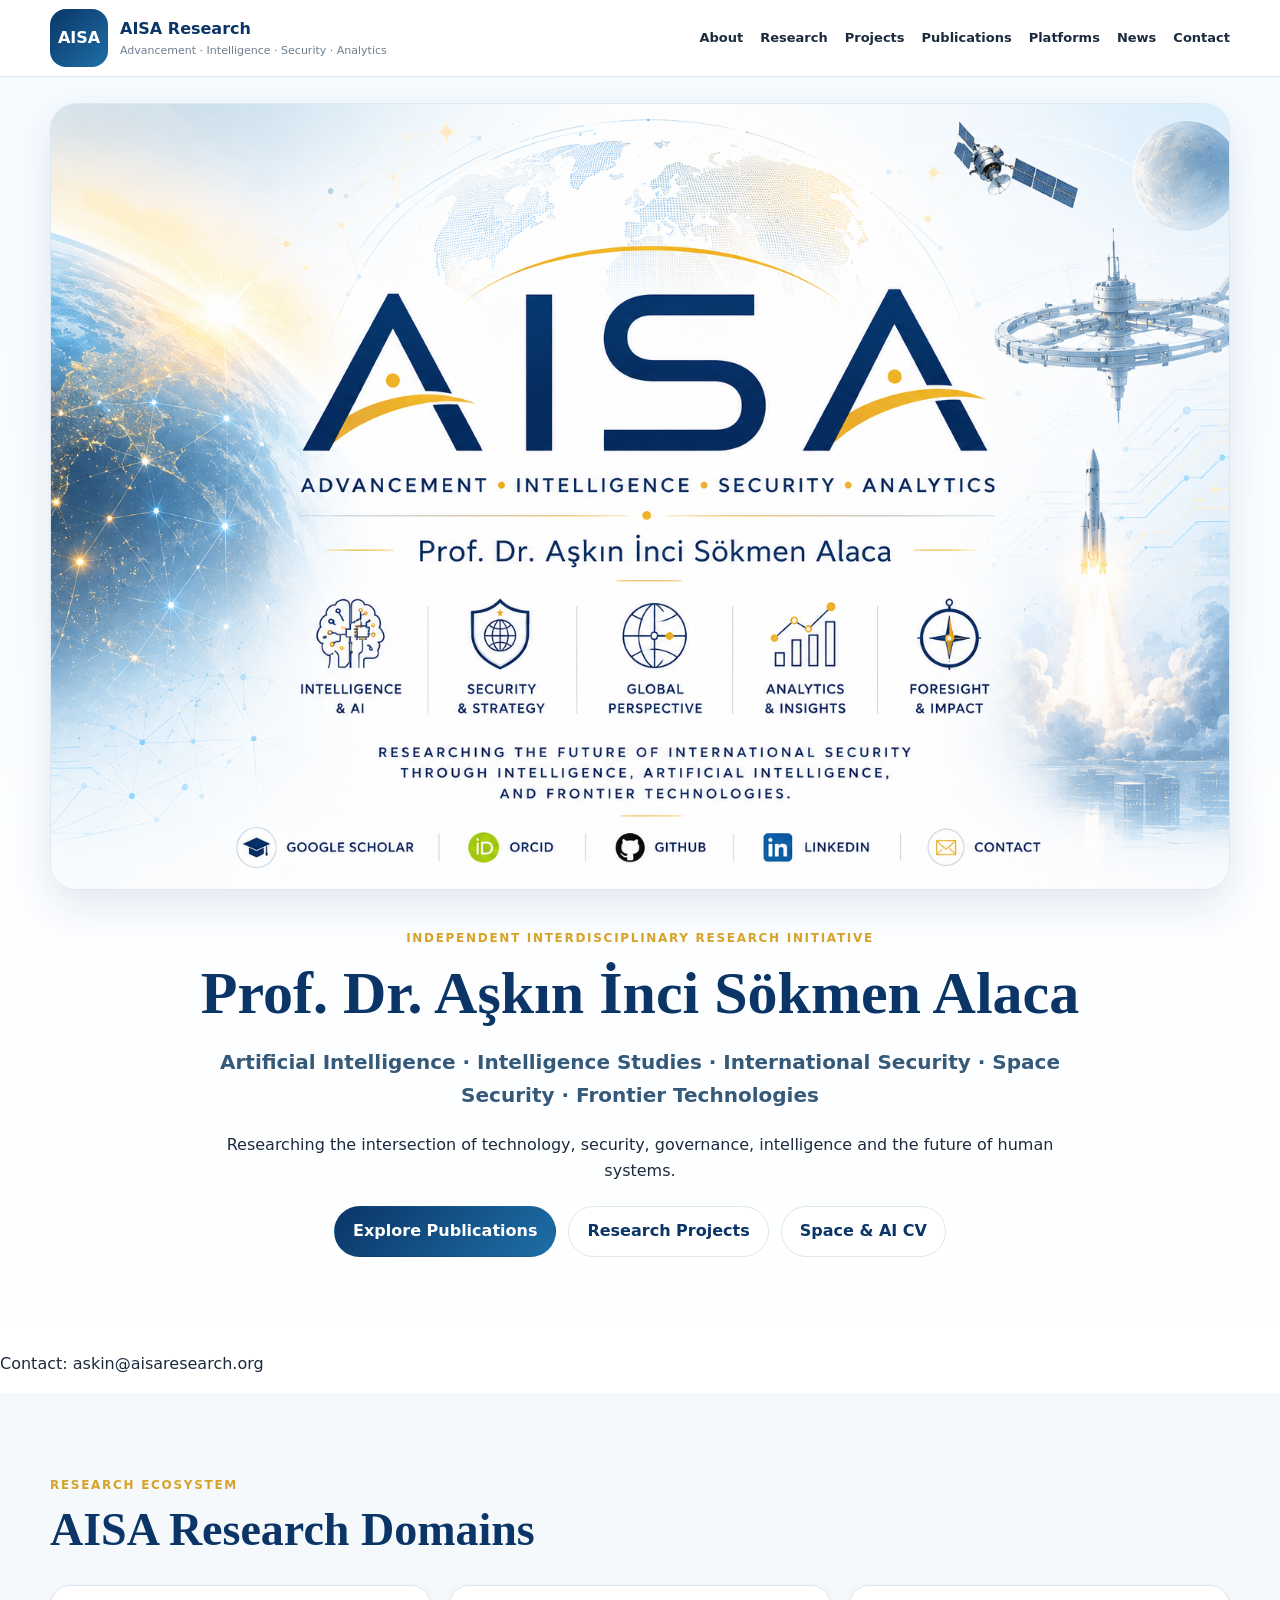
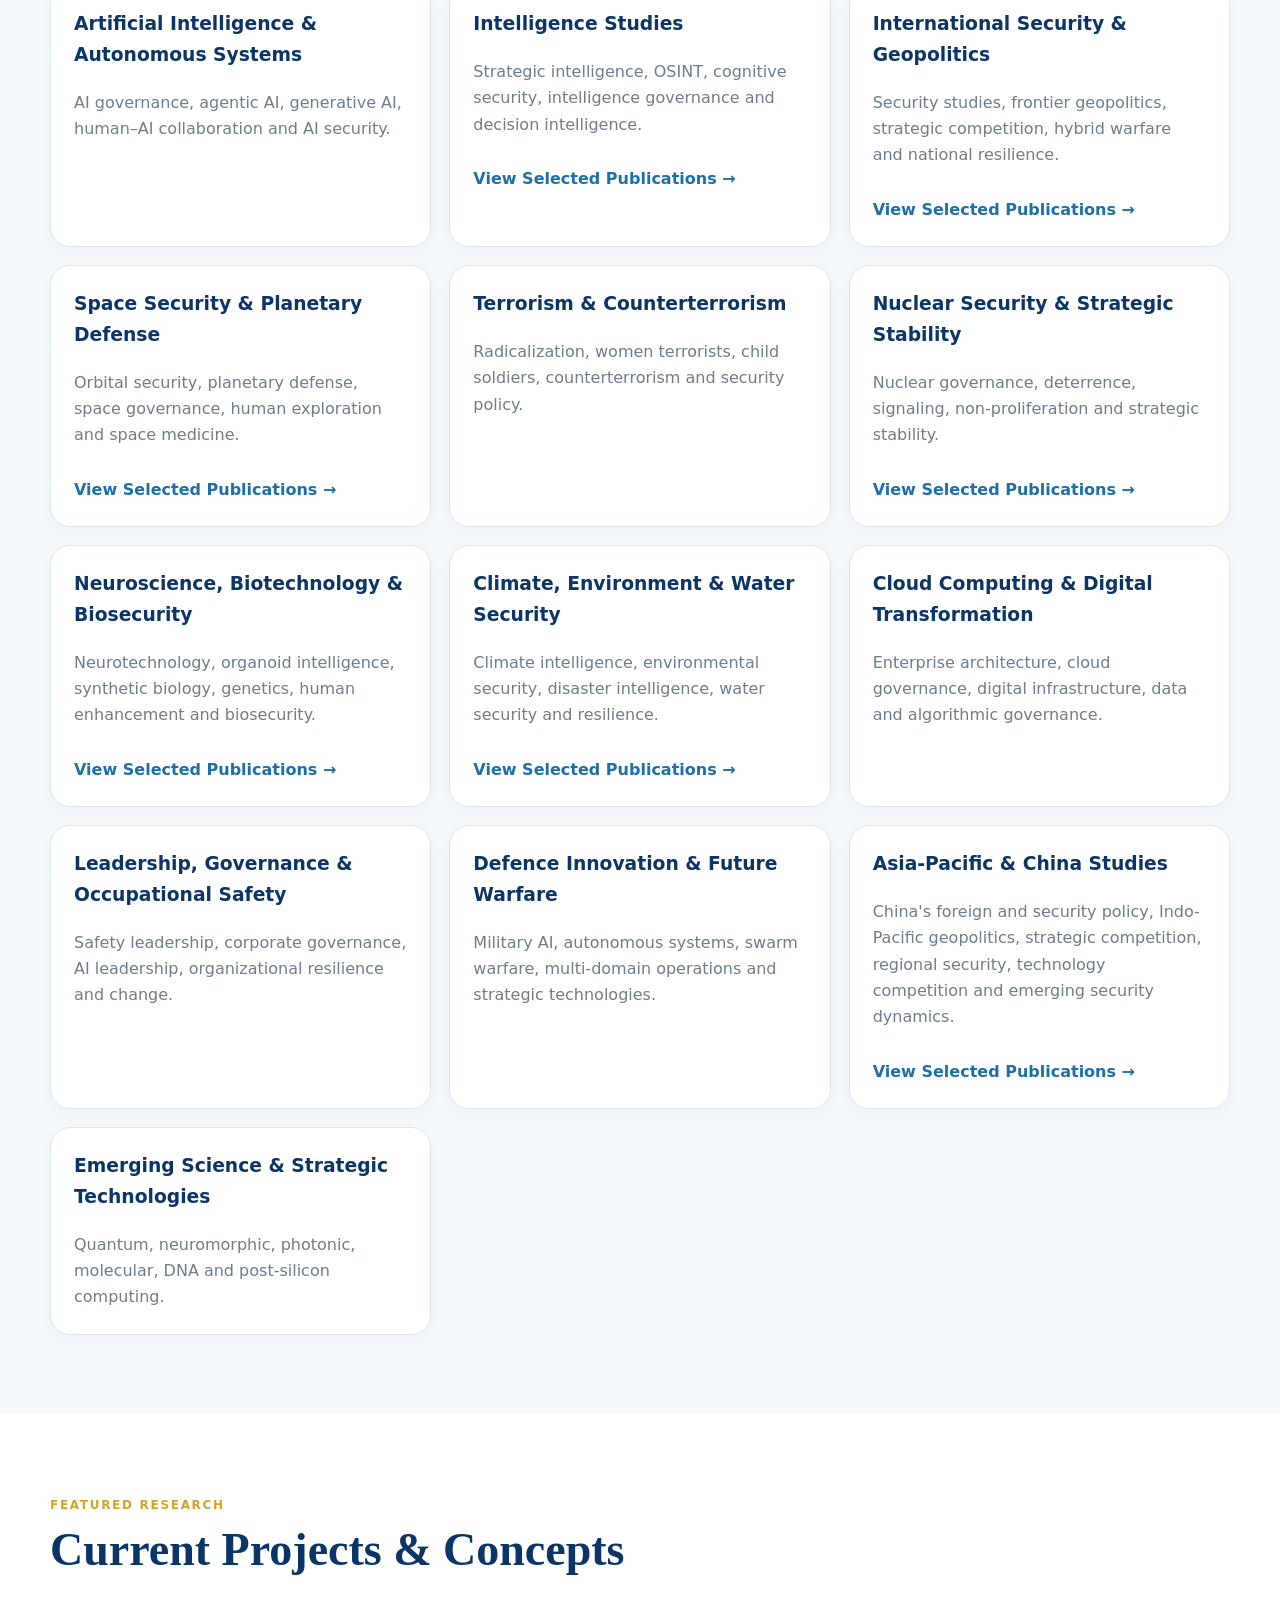
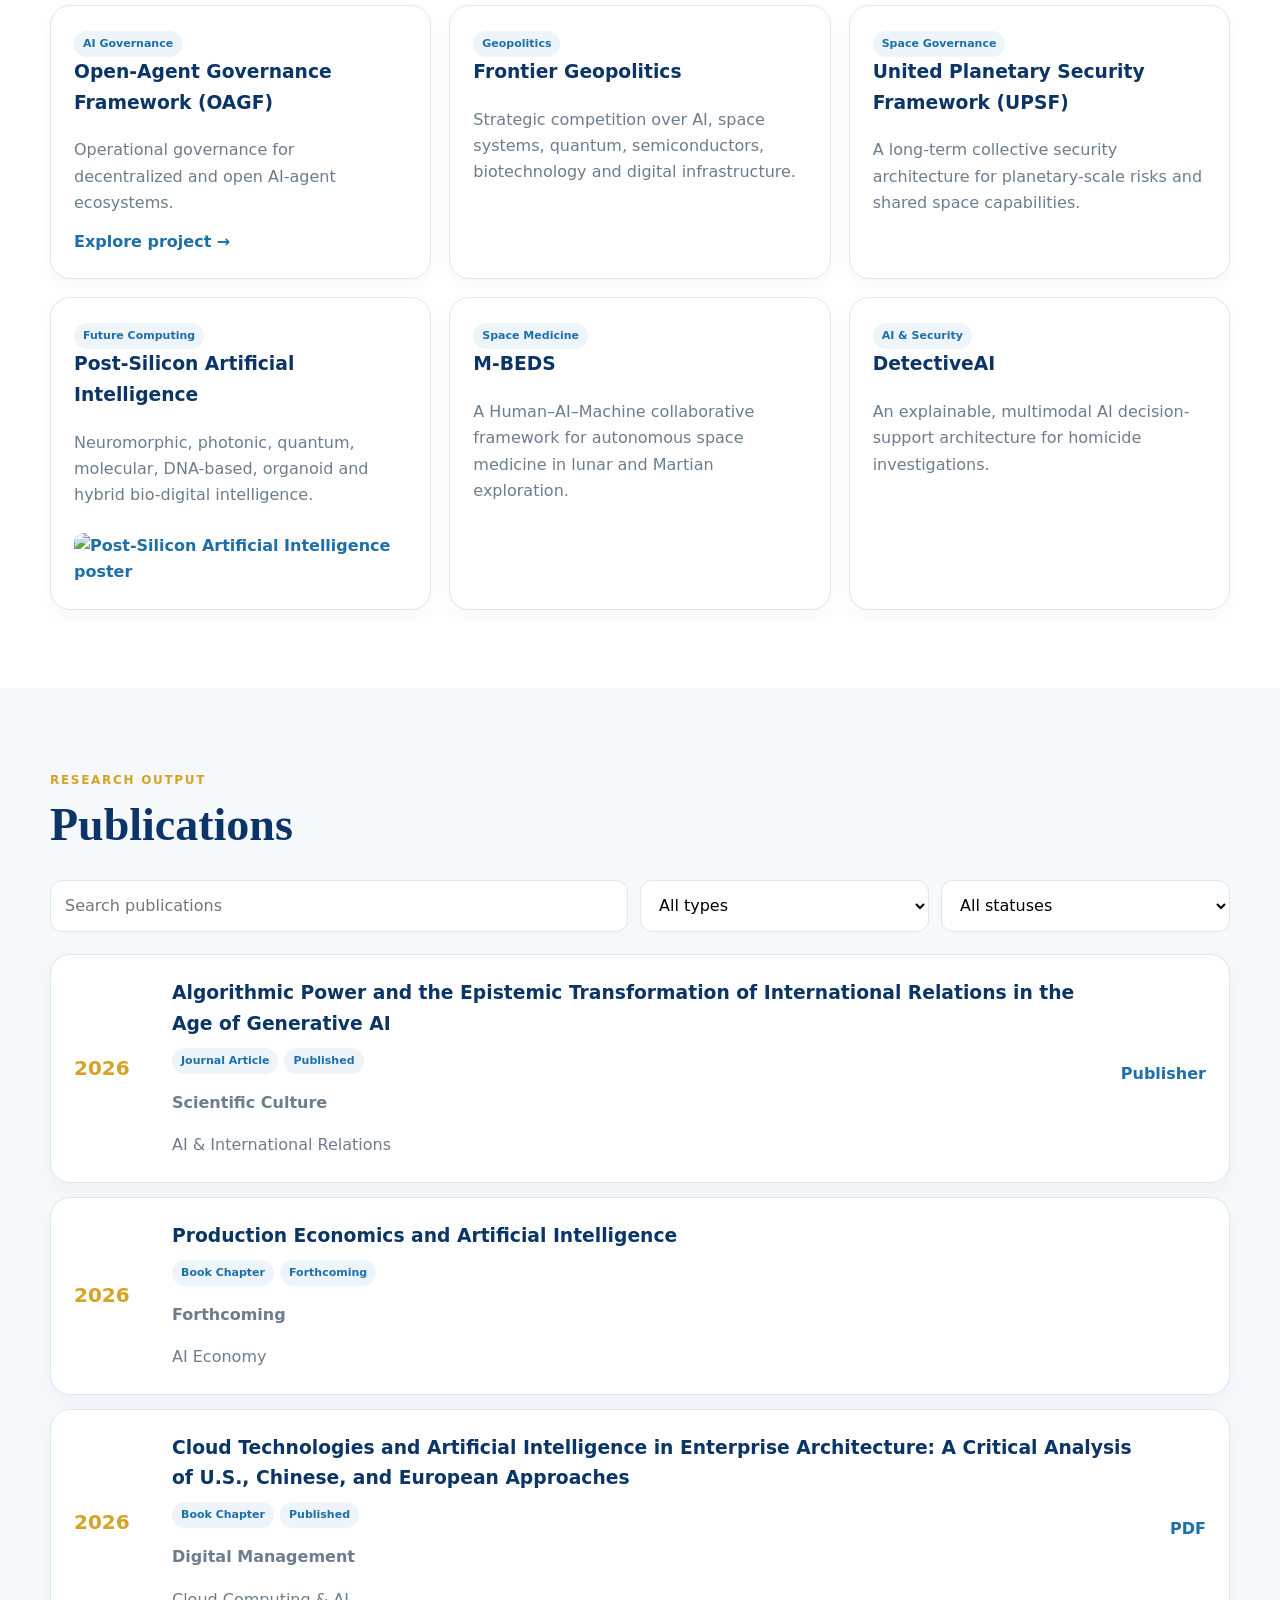
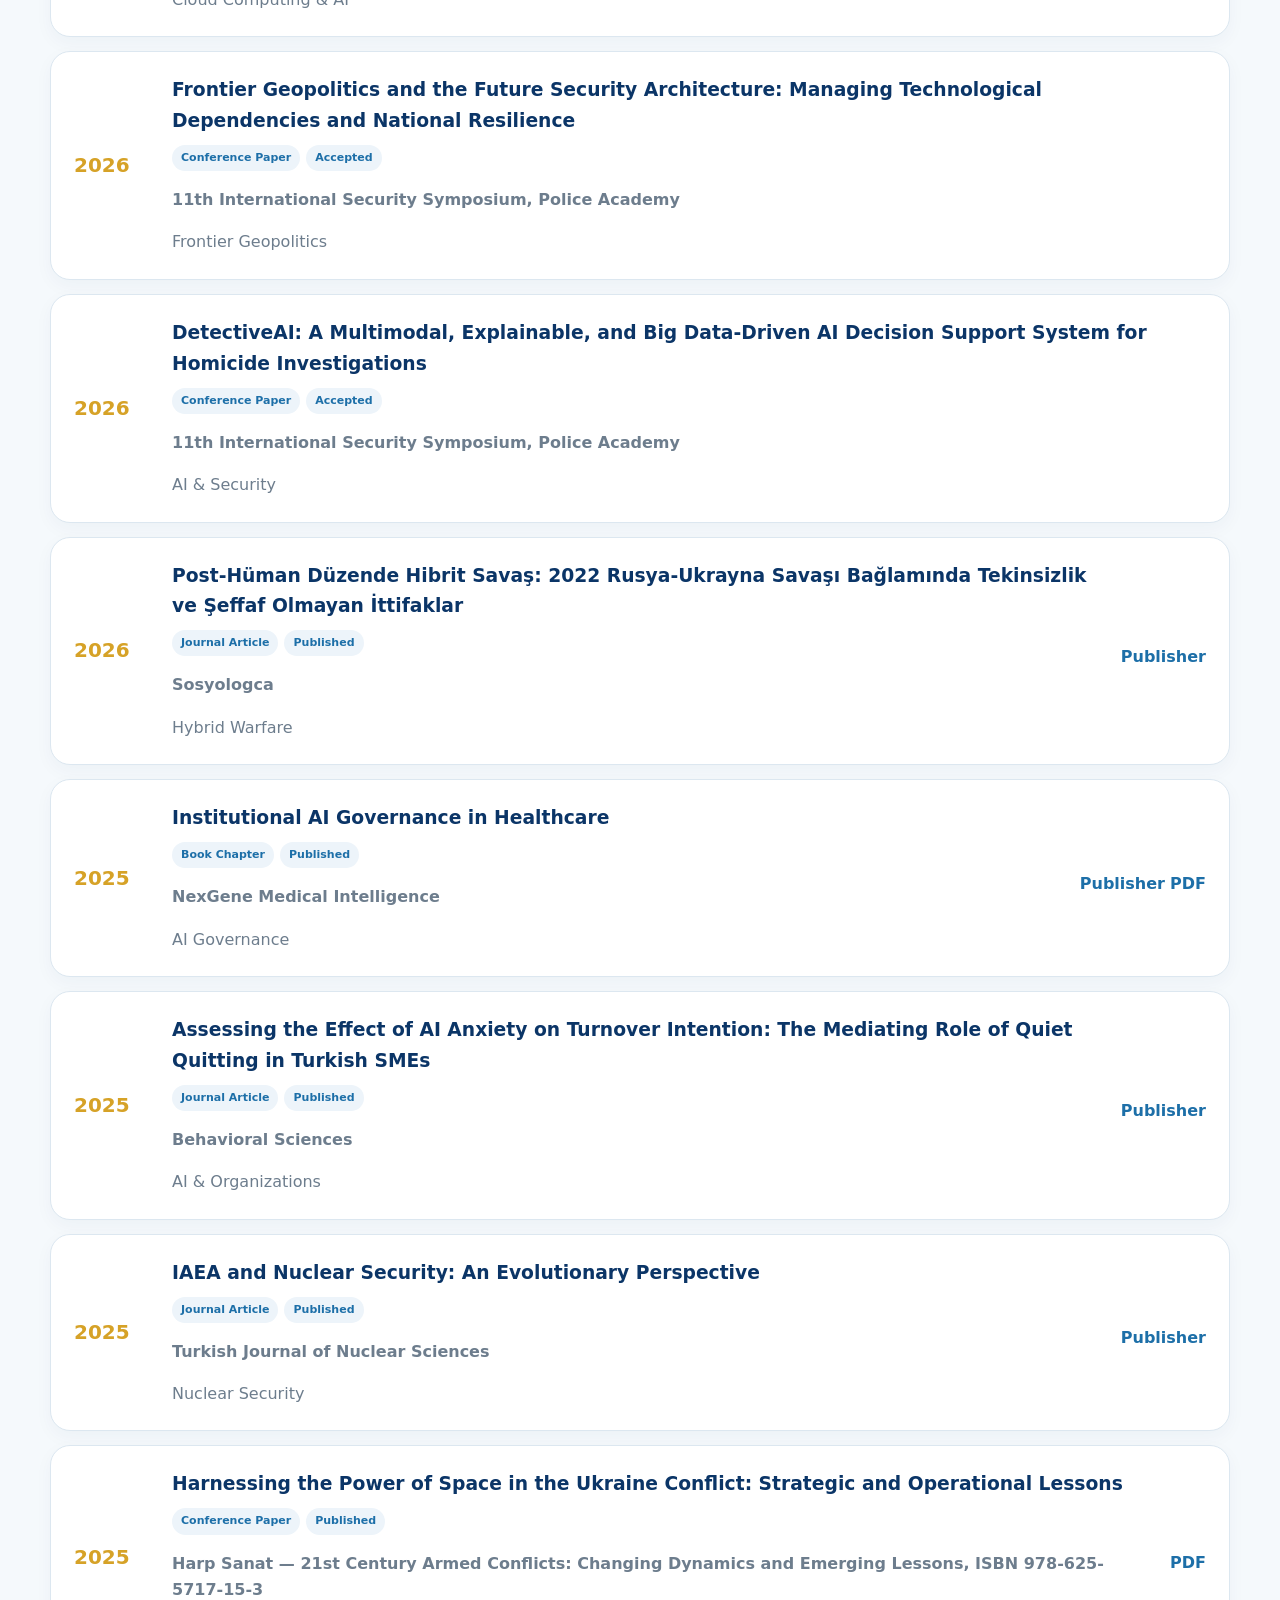
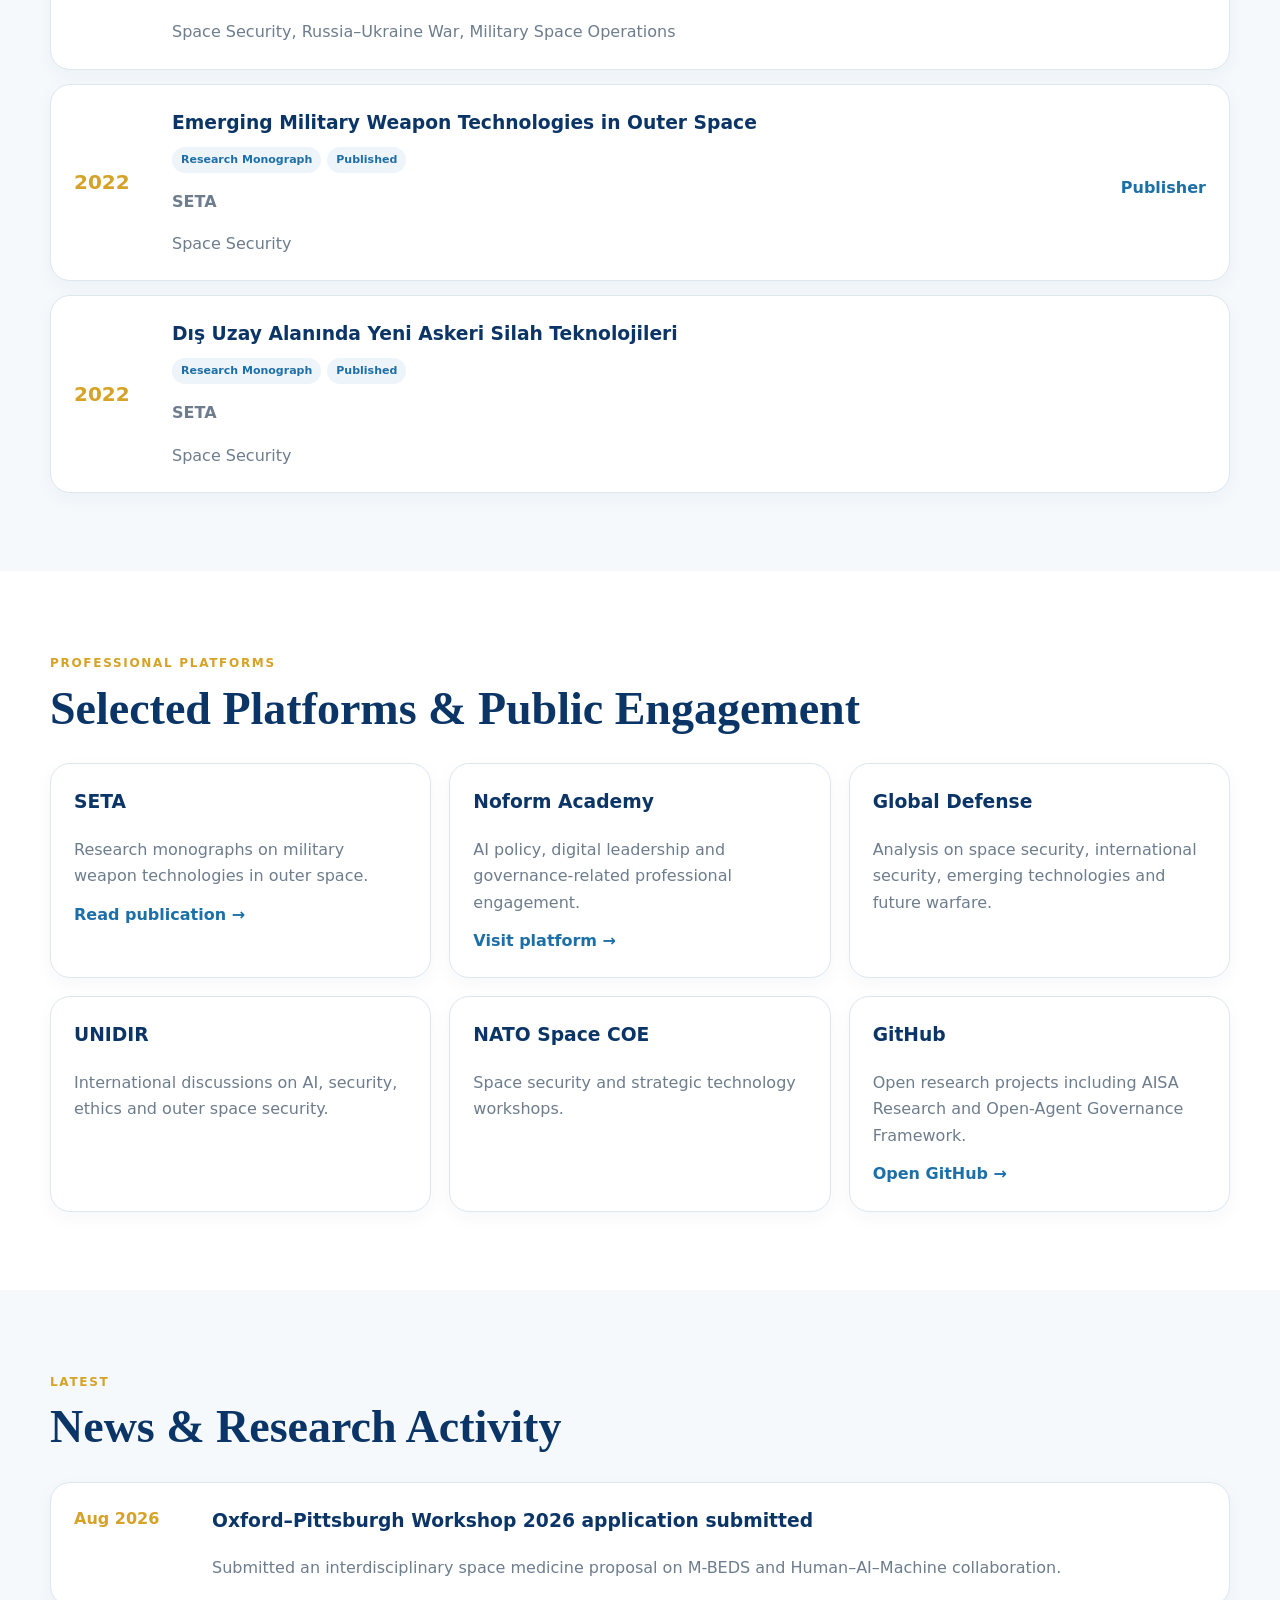
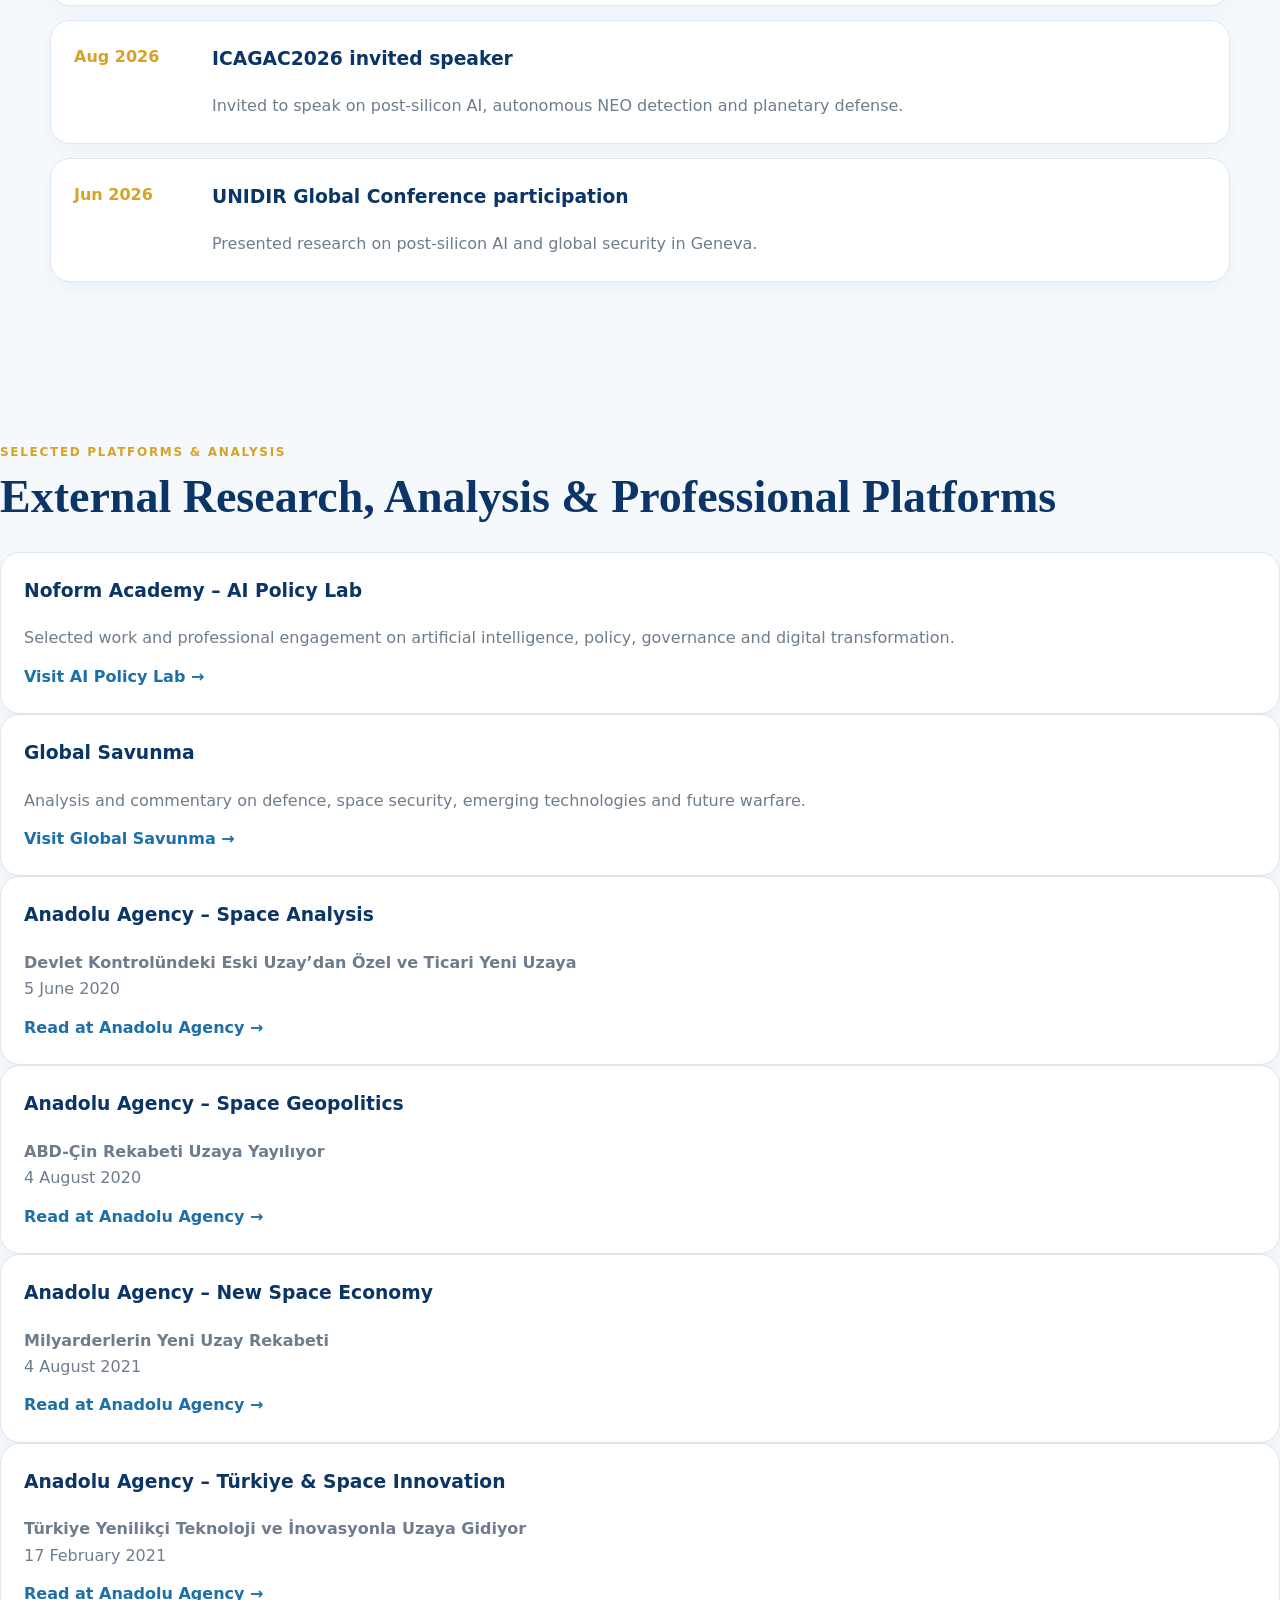
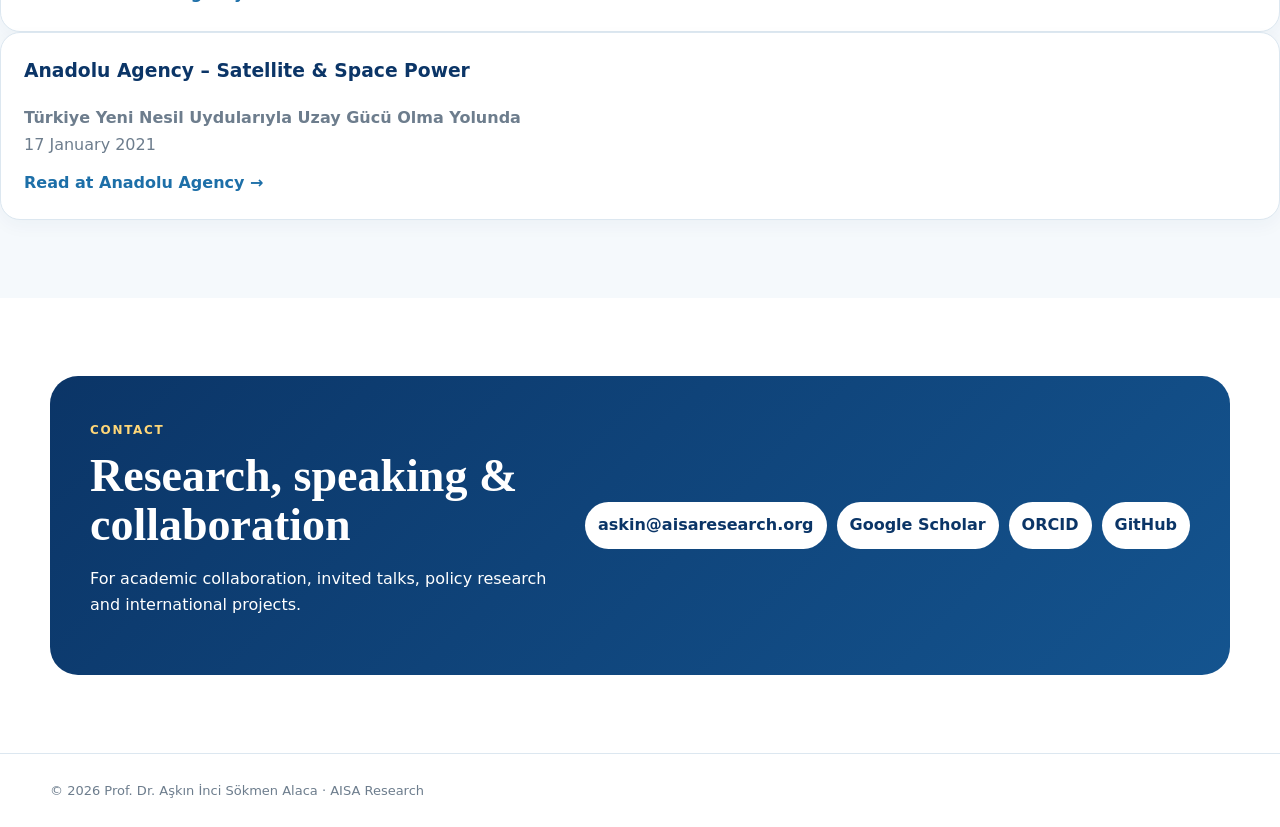
==== commit 2839ae91: "Update index.html" ====
--- a/index.html
+++ b/index.html
@@ -33,7 +33,11 @@
 <p>Security studies, frontier geopolitics, strategic competition, hybrid warfare and national resilience.</p>
 <p><a href="#geopolitics-publications"><strong>View Selected Publications →</strong></a></p>
 </article>
-<article><h3>Space Security & Planetary Defense</h3><p>Orbital security, planetary defense, space governance, human exploration and space medicine.</p></article>
+<article>
+<h3>Space Security &amp; Planetary Defense</h3>
+<p>Orbital security, planetary defense, space governance, human exploration and space medicine.</p>
+<p><a href="#space-publications"><strong>View Selected Publications →</strong></a></p>
+</article>
 <article><h3>Terrorism & Counterterrorism</h3><p>Radicalization, women terrorists, child soldiers, counterterrorism and security policy.</p></article>
 <article>
 <h3>Nuclear Security & Strategic Stability</h3>
@@ -134,6 +138,7 @@
     </div>
   </div>
 </section>
+
  <section id="climate-publications" class="soft">
   <div class="wrap">
     <span class="eyebrow">Climate, Environment & Water Security</span>
--- a/style.css
+++ b/style.css
@@ -39,3 +39,11 @@
   display: block;
   scroll-margin-top: 100px;
 }
+#geopolitics-publications {
+  display: none;
+}
+
+#geopolitics-publications:target {
+  display: block;
+  scroll-margin-top: 100px;
+}
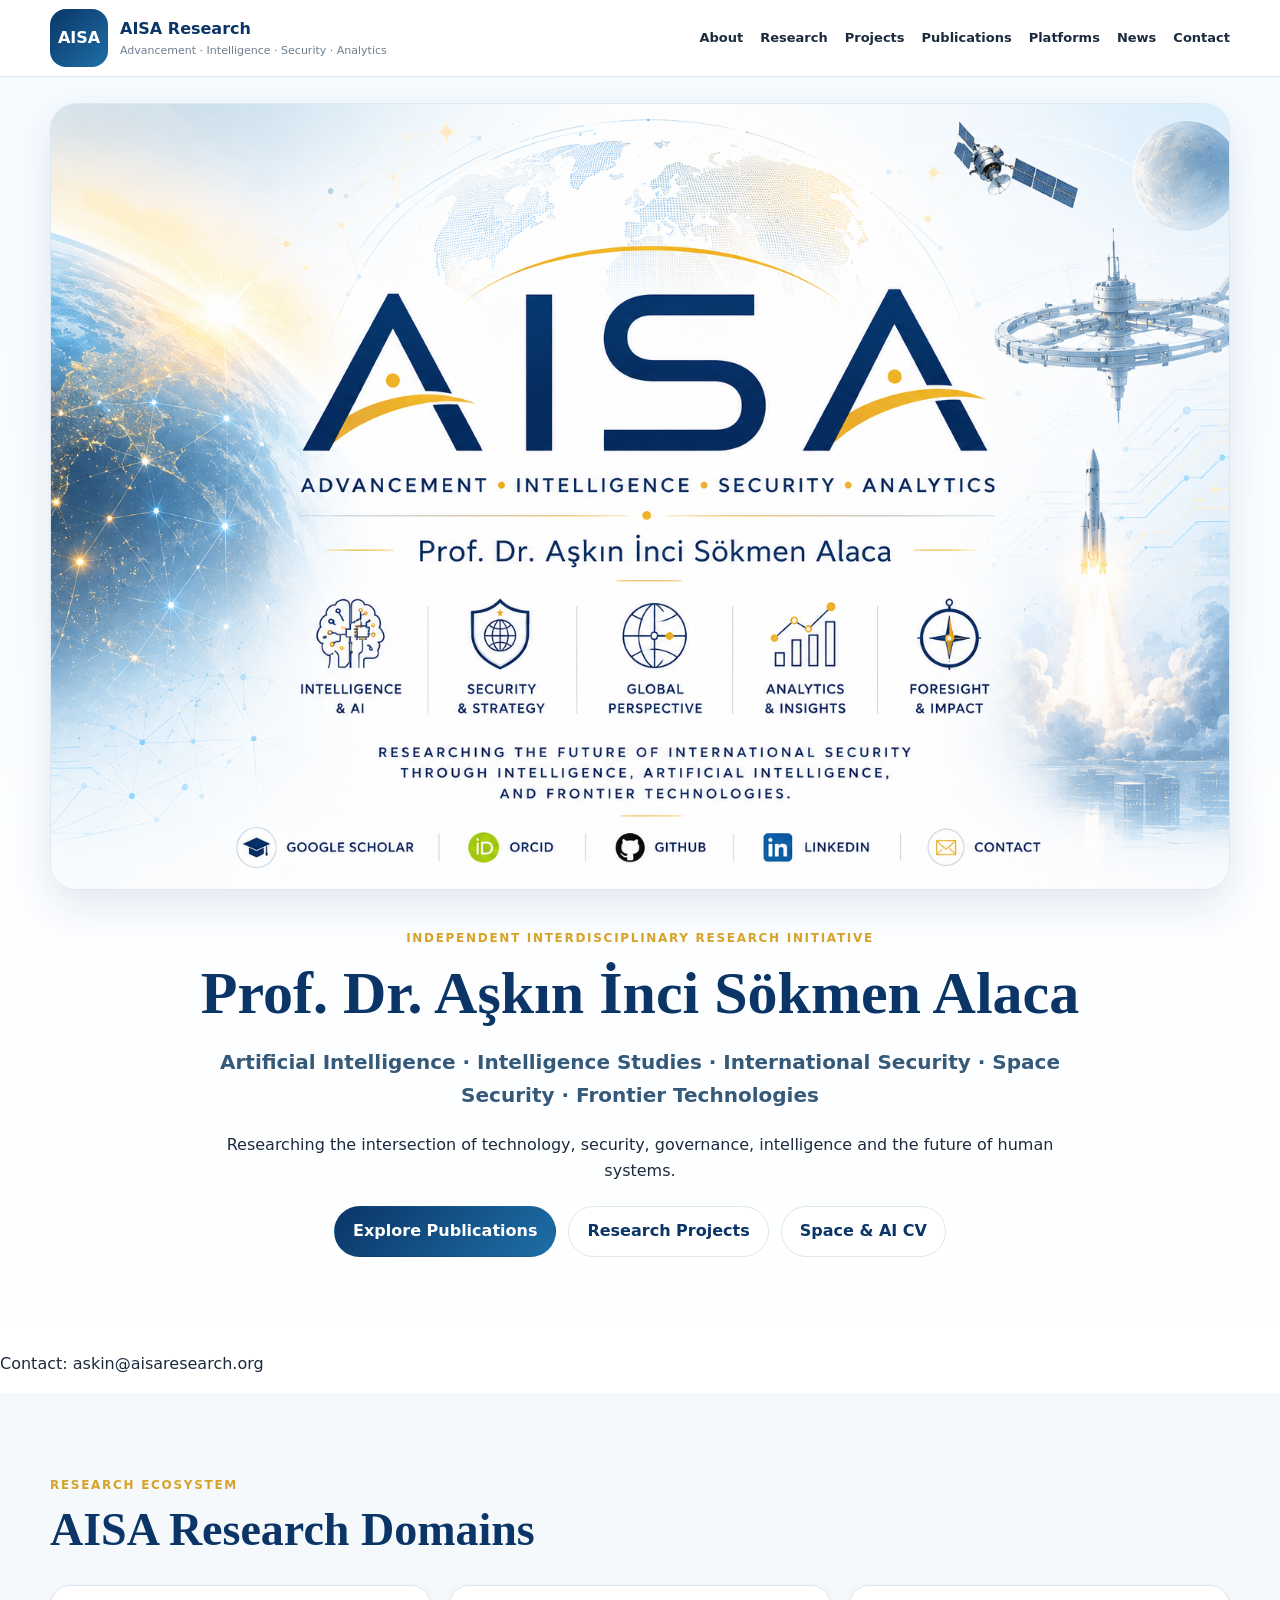
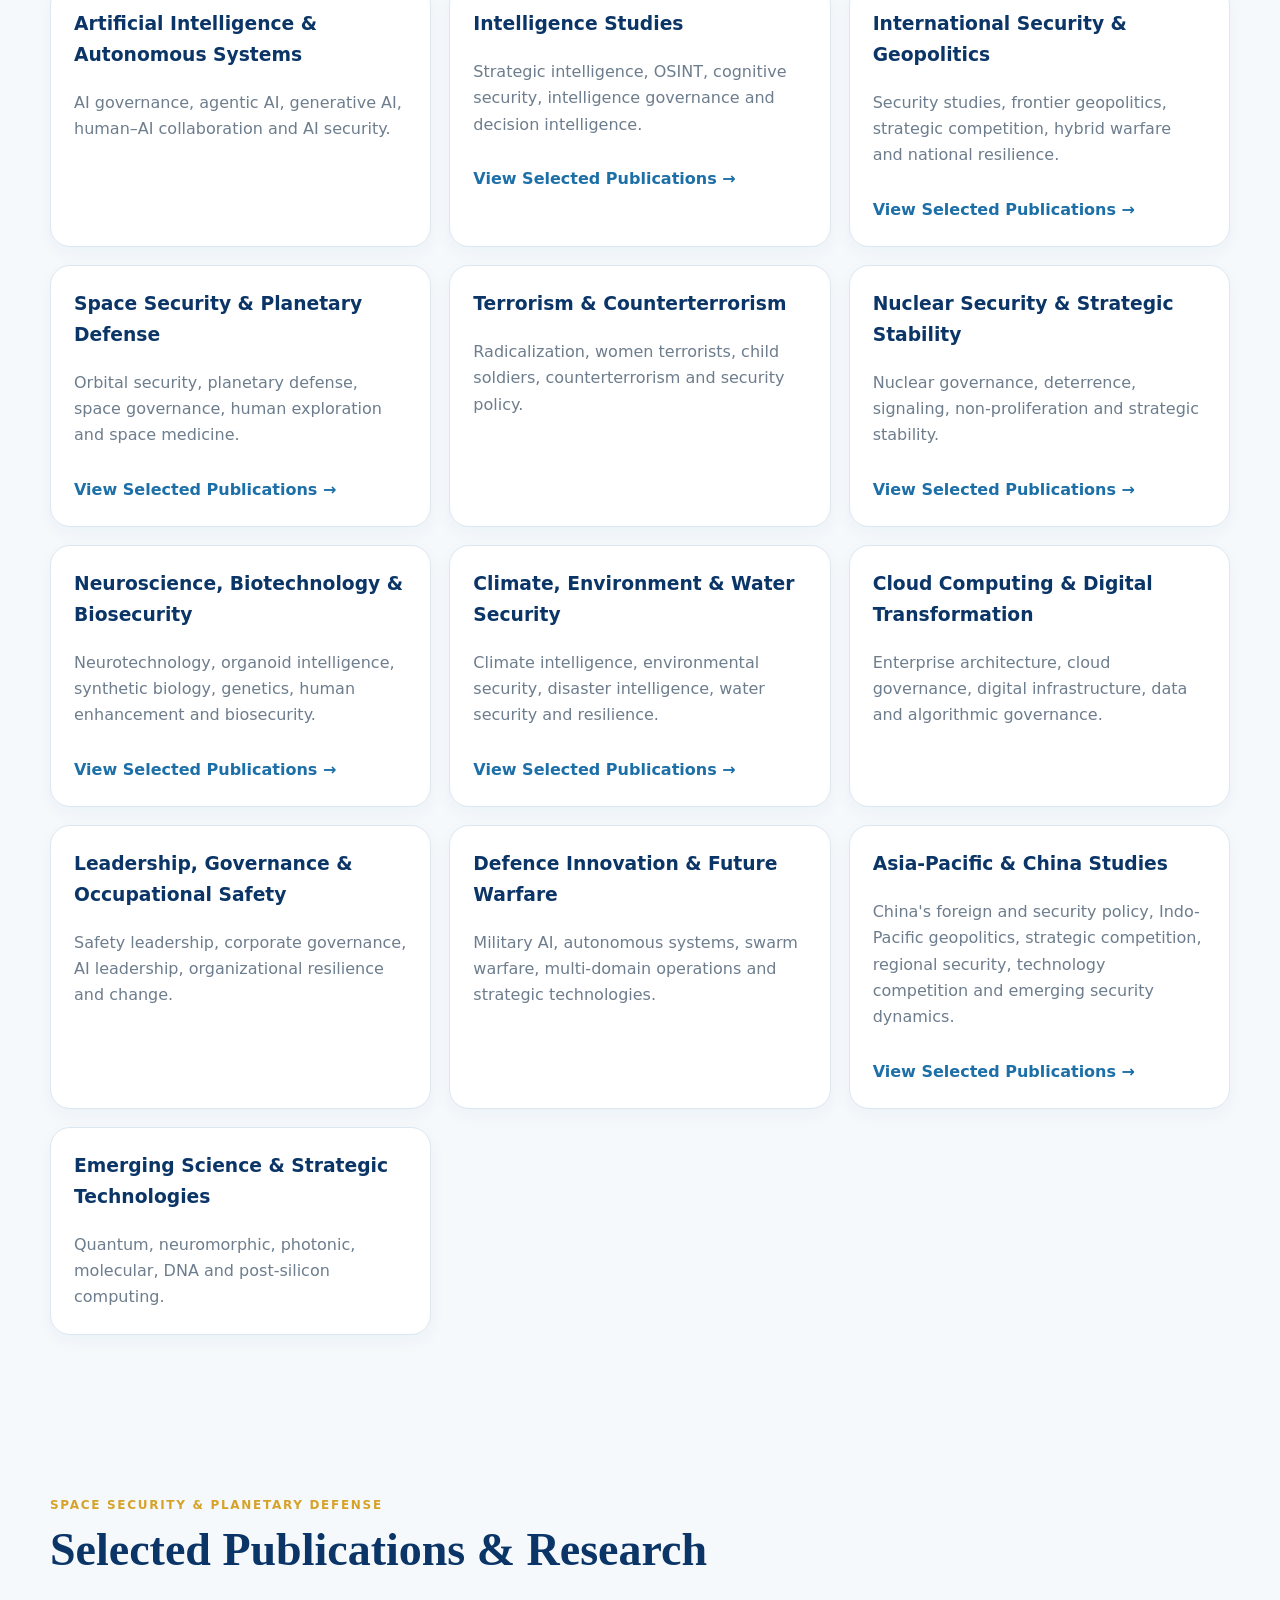
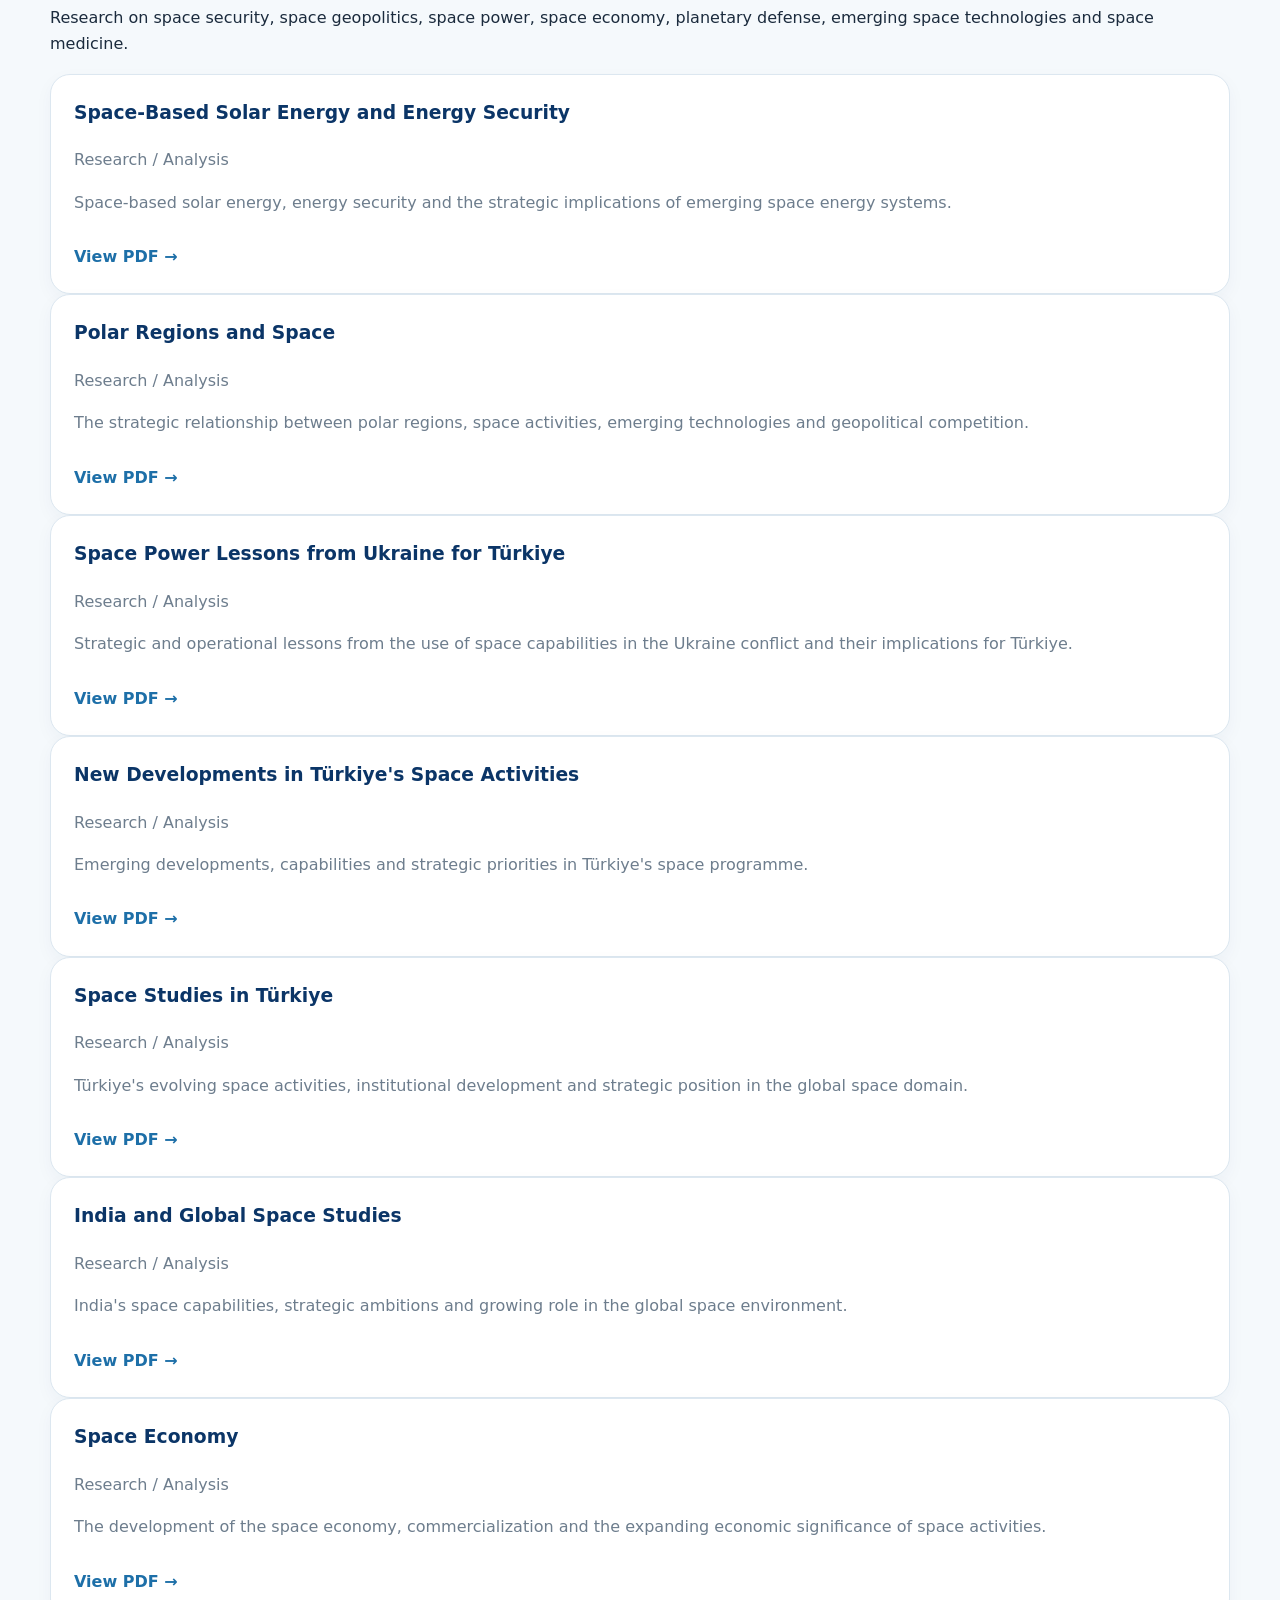
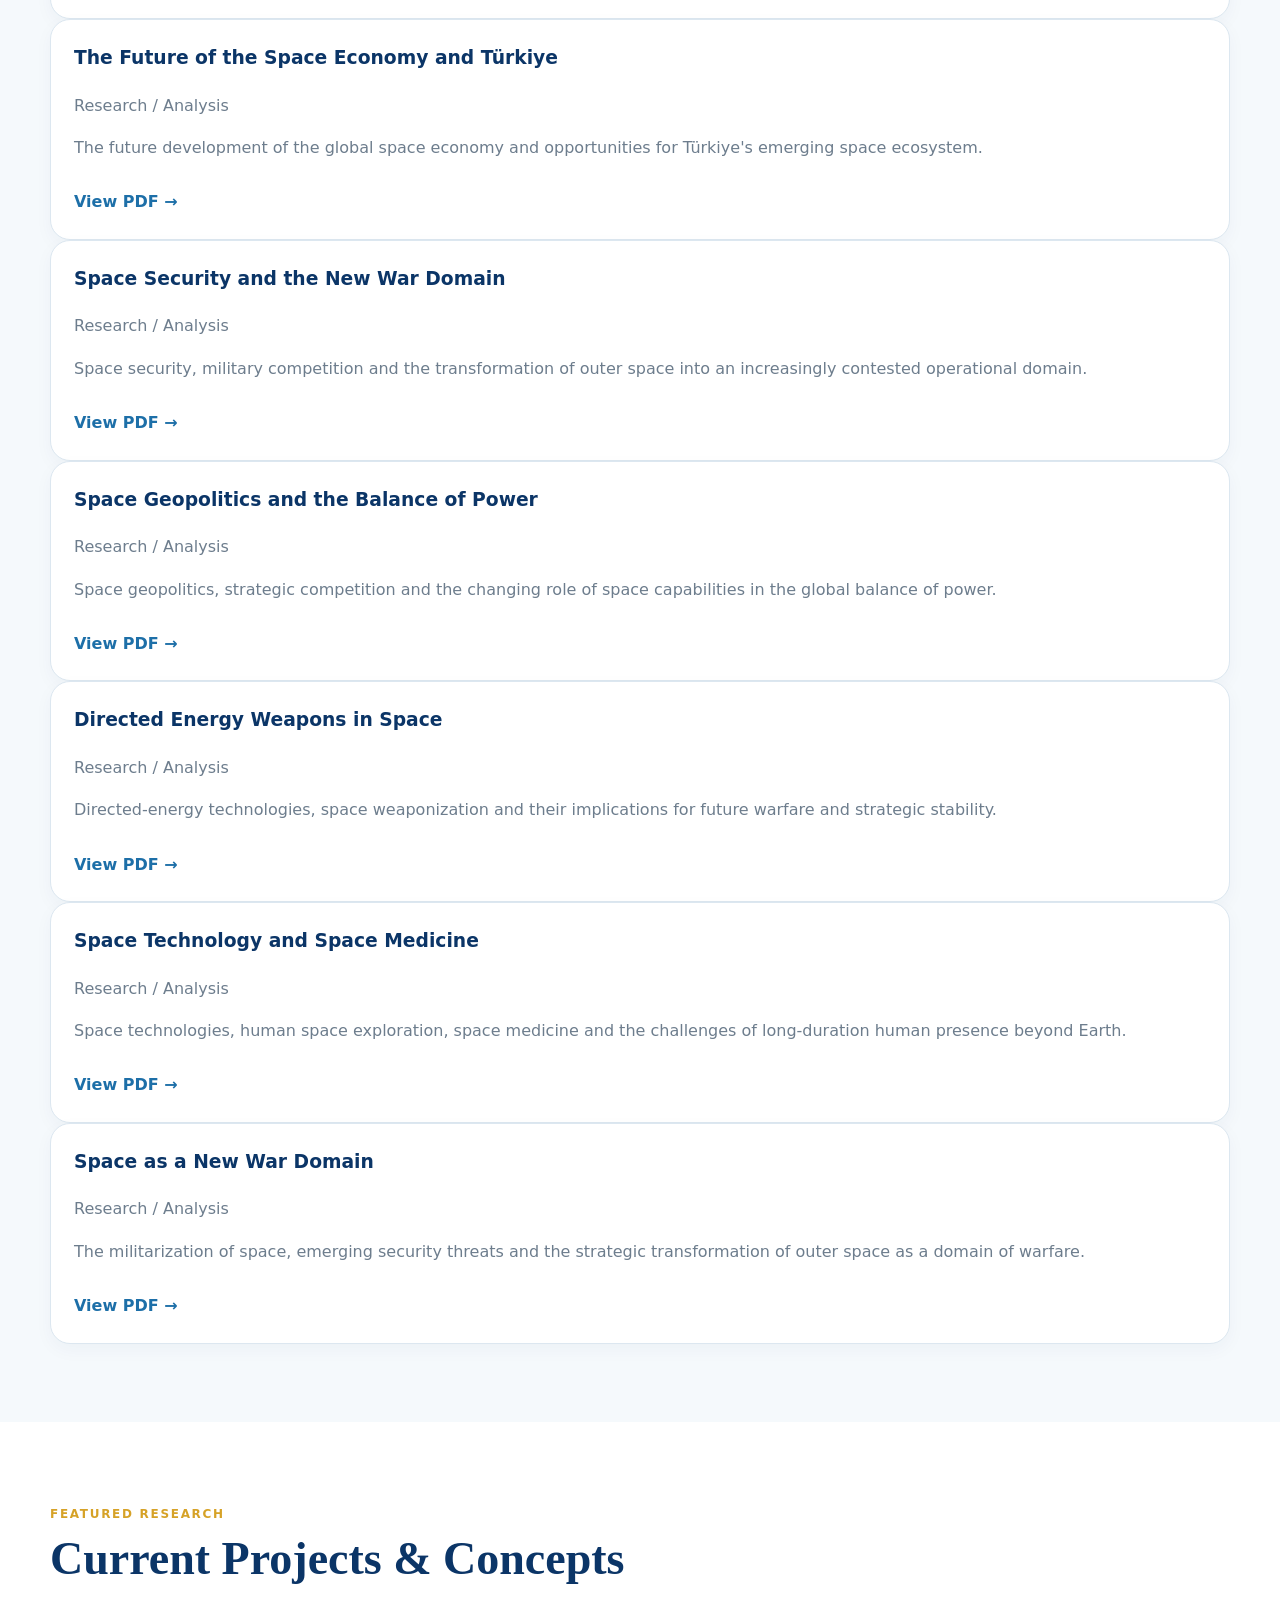
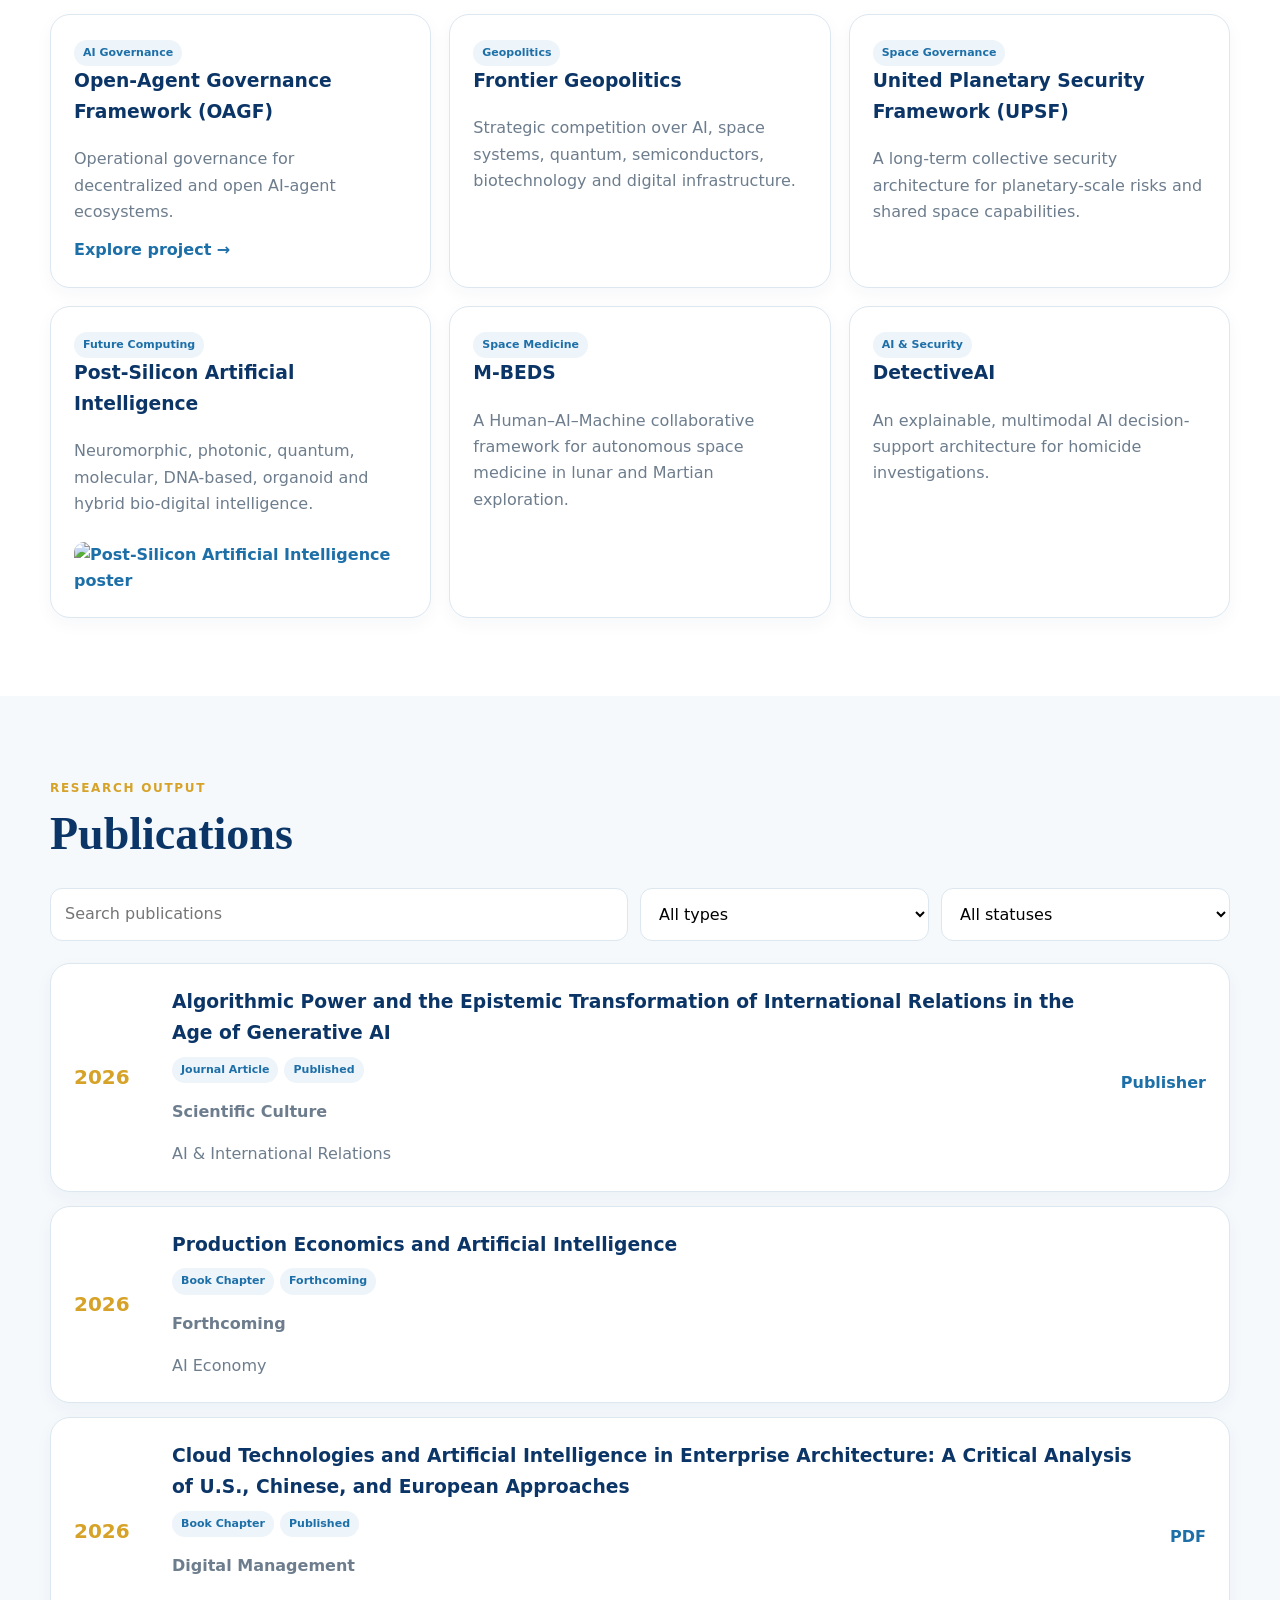
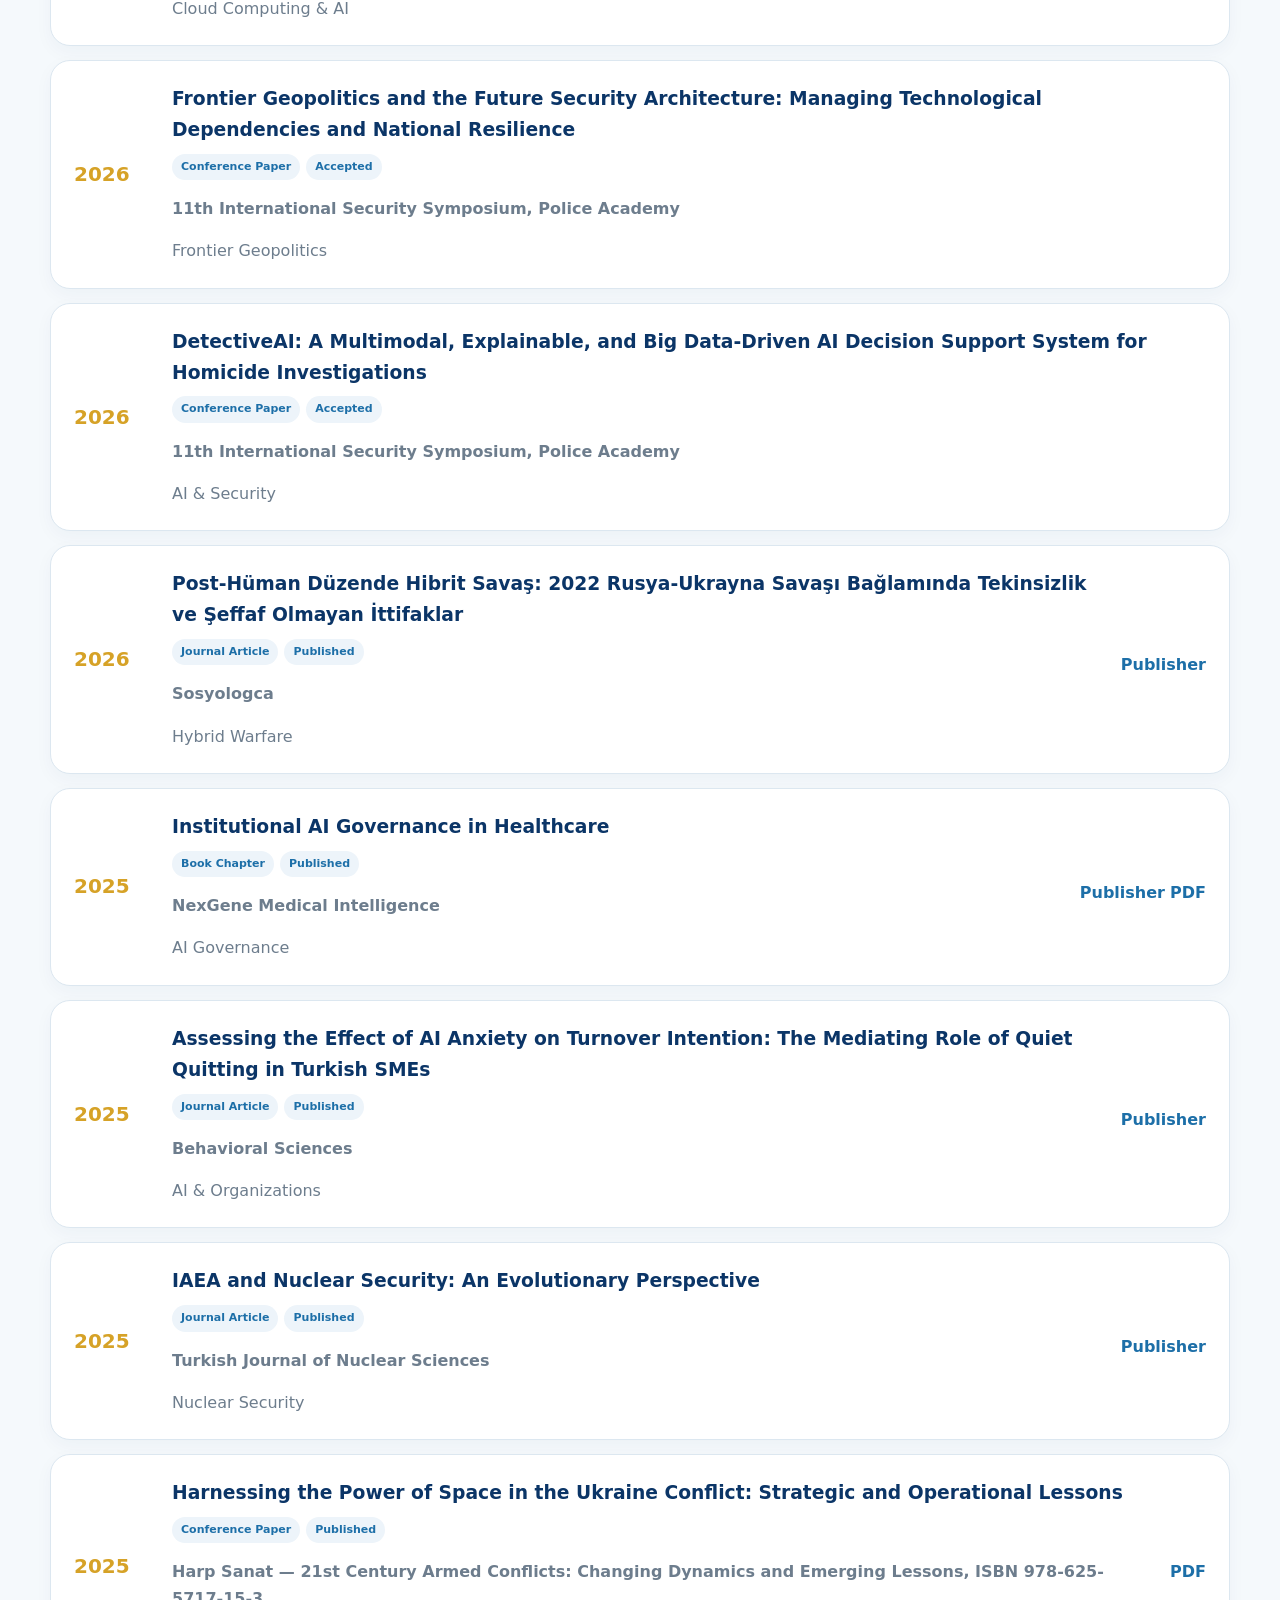
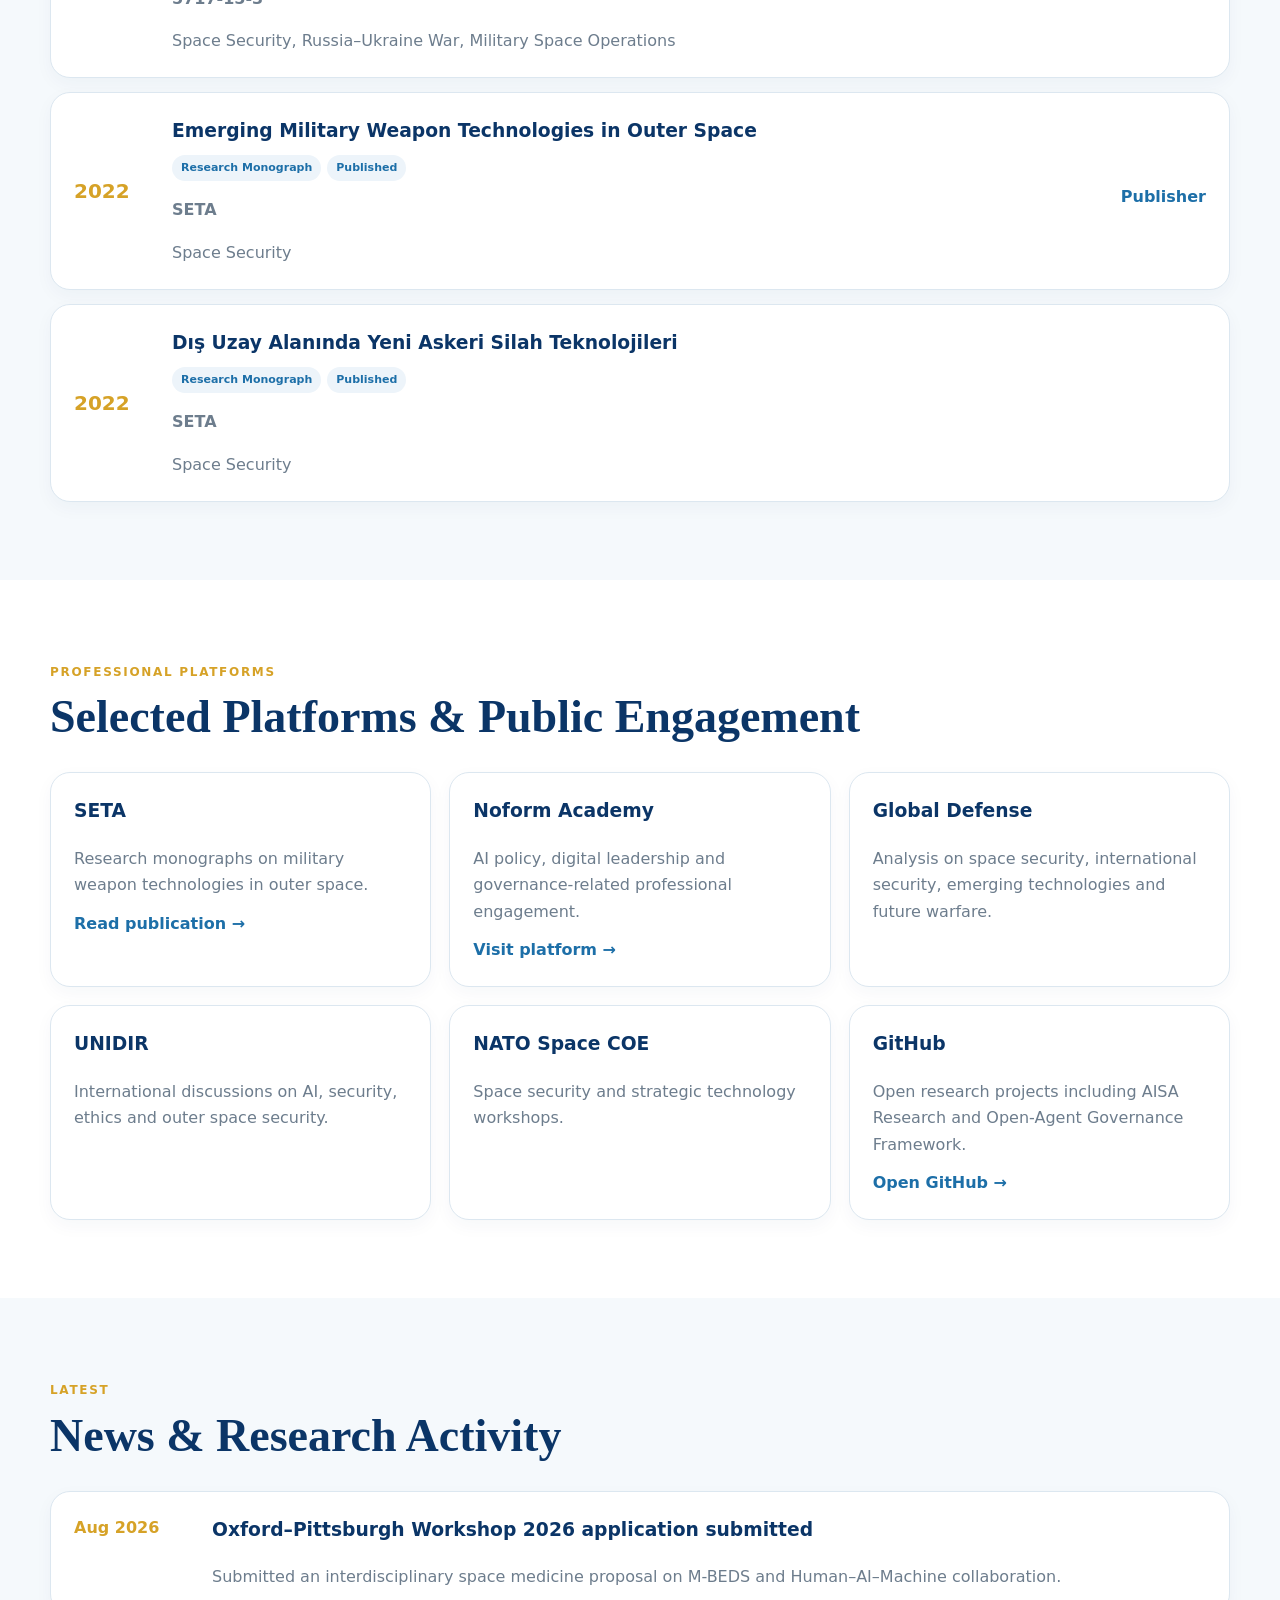
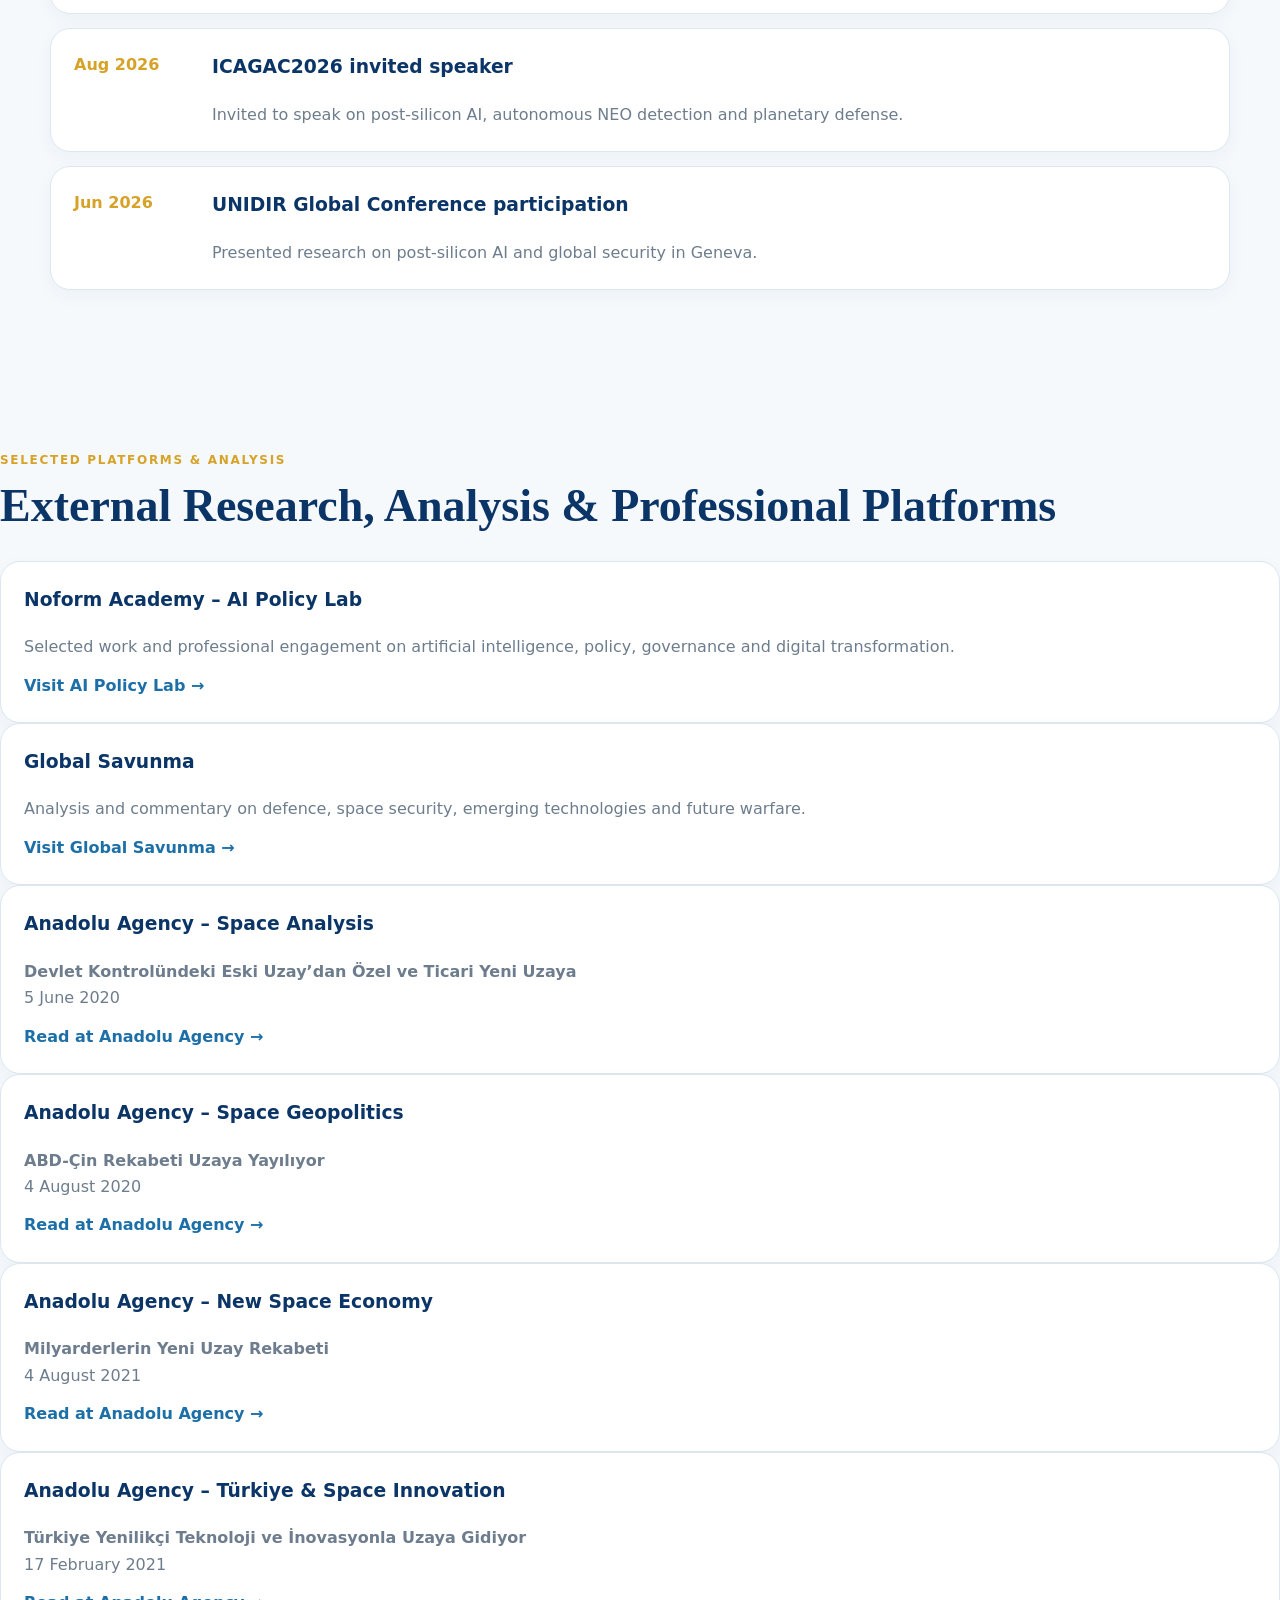
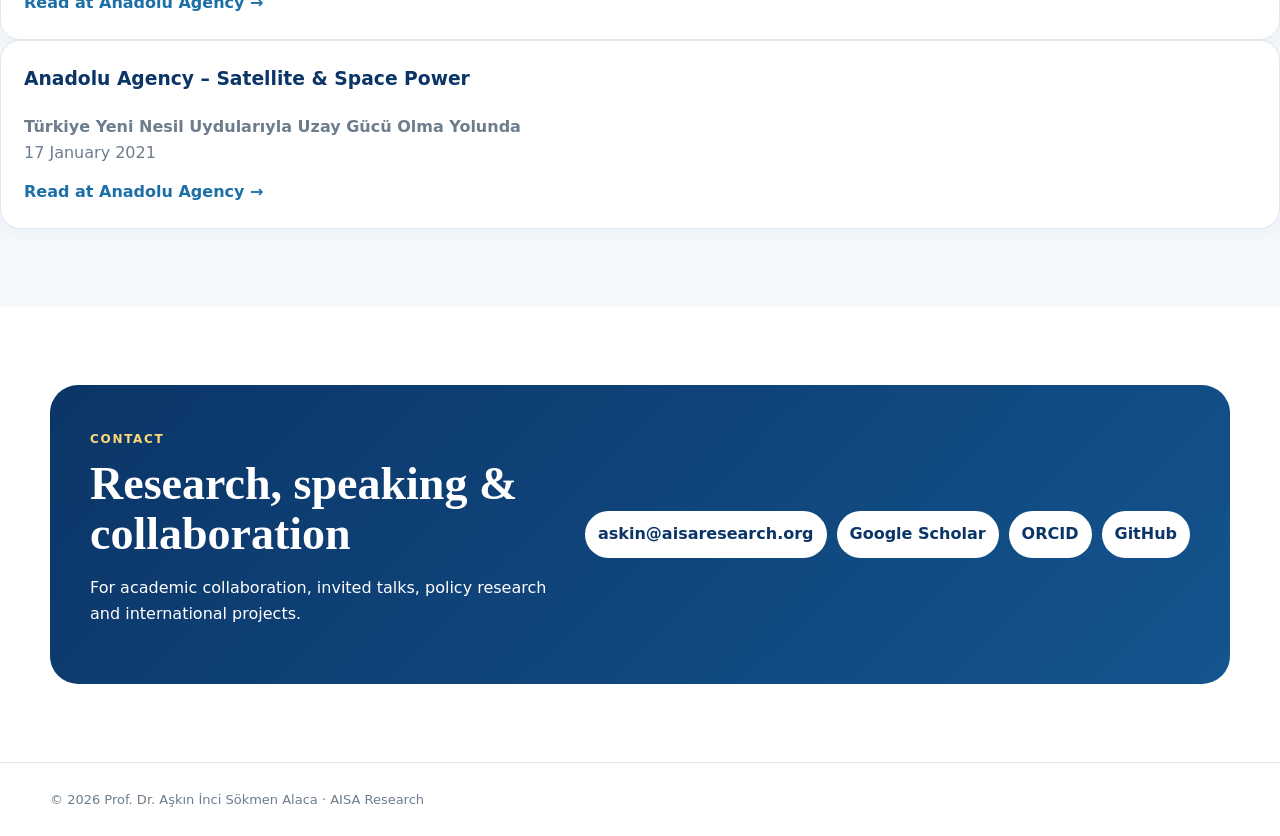
==== commit 519f86d8: "Update index.html" ====
--- a/index.html
+++ b/index.html
@@ -138,7 +138,108 @@
     </div>
   </div>
 </section>
-
+<section id="space-publications" class="soft">
+  <div class="wrap">
+    <span class="eyebrow">Space Security &amp; Planetary Defense</span>
+    <h2>Selected Publications &amp; Research</h2>
+    <p>Research on space security, space geopolitics, space power, space economy, planetary defense, emerging space technologies and space medicine.</p>
+
+    <div class="cards">
+
+      <article>
+        <h3>Space-Based Solar Energy and Energy Security</h3>
+        <p>Research / Analysis</p>
+        <p>Space-based solar energy, energy security and the strategic implications of emerging space energy systems.</p>
+        <p><a href="space-solar-energy-security.pdf" target="_blank" rel="noopener">View PDF →</a></p>
+      </article>
+
+      <article>
+        <h3>Polar Regions and Space</h3>
+        <p>Research / Analysis</p>
+        <p>The strategic relationship between polar regions, space activities, emerging technologies and geopolitical competition.</p>
+        <p><a href="polar-regions-and-space.pdf" target="_blank" rel="noopener">View PDF →</a></p>
+      </article>
+
+      <article>
+        <h3>Space Power Lessons from Ukraine for Türkiye</h3>
+        <p>Research / Analysis</p>
+        <p>Strategic and operational lessons from the use of space capabilities in the Ukraine conflict and their implications for Türkiye.</p>
+        <p><a href="ukraine-space-power-lessons-turkiye.pdf" target="_blank" rel="noopener">View PDF →</a></p>
+      </article>
+
+      <article>
+        <h3>New Developments in Türkiye's Space Activities</h3>
+        <p>Research / Analysis</p>
+        <p>Emerging developments, capabilities and strategic priorities in Türkiye's space programme.</p>
+        <p><a href="turkiye-space-new-developments.pdf" target="_blank" rel="noopener">View PDF →</a></p>
+      </article>
+
+      <article>
+        <h3>Space Studies in Türkiye</h3>
+        <p>Research / Analysis</p>
+        <p>Türkiye's evolving space activities, institutional development and strategic position in the global space domain.</p>
+        <p><a href="space-studies-turkiye.pdf" target="_blank" rel="noopener">View PDF →</a></p>
+      </article>
+
+      <article>
+        <h3>India and Global Space Studies</h3>
+        <p>Research / Analysis</p>
+        <p>India's space capabilities, strategic ambitions and growing role in the global space environment.</p>
+        <p><a href="india-global-space-studies.pdf" target="_blank" rel="noopener">View PDF →</a></p>
+      </article>
+
+      <article>
+        <h3>Space Economy</h3>
+        <p>Research / Analysis</p>
+        <p>The development of the space economy, commercialization and the expanding economic significance of space activities.</p>
+        <p><a href="space-economy.pdf" target="_blank" rel="noopener">View PDF →</a></p>
+      </article>
+
+      <article>
+        <h3>The Future of the Space Economy and Türkiye</h3>
+        <p>Research / Analysis</p>
+        <p>The future development of the global space economy and opportunities for Türkiye's emerging space ecosystem.</p>
+        <p><a href="future-space-economy-turkiye.pdf" target="_blank" rel="noopener">View PDF →</a></p>
+      </article>
+
+      <article>
+        <h3>Space Security and the New War Domain</h3>
+        <p>Research / Analysis</p>
+        <p>Space security, military competition and the transformation of outer space into an increasingly contested operational domain.</p>
+        <p><a href="space-security-new-war-domain.pdf" target="_blank" rel="noopener">View PDF →</a></p>
+      </article>
+
+      <article>
+        <h3>Space Geopolitics and the Balance of Power</h3>
+        <p>Research / Analysis</p>
+        <p>Space geopolitics, strategic competition and the changing role of space capabilities in the global balance of power.</p>
+        <p><a href="space-geopolitics-power-balance.pdf" target="_blank" rel="noopener">View PDF →</a></p>
+      </article>
+
+      <article>
+        <h3>Directed Energy Weapons in Space</h3>
+        <p>Research / Analysis</p>
+        <p>Directed-energy technologies, space weaponization and their implications for future warfare and strategic stability.</p>
+        <p><a href="directed-energy-weapons-space.pdf" target="_blank" rel="noopener">View PDF →</a></p>
+      </article>
+
+      <article>
+        <h3>Space Technology and Space Medicine</h3>
+        <p>Research / Analysis</p>
+        <p>Space technologies, human space exploration, space medicine and the challenges of long-duration human presence beyond Earth.</p>
+        <p><a href="space-technology-space-medicine.pdf" target="_blank" rel="noopener">View PDF →</a></p>
+      </article>
+
+      <article>
+        <h3>Space as a New War Domain</h3>
+        <p>Research / Analysis</p>
+        <p>The militarization of space, emerging security threats and the strategic transformation of outer space as a domain of warfare.</p>
+        <p><a href="space-new-war-domain.pdf" target="_blank" rel="noopener">View PDF →</a></p>
+      </article>
+
+    </div>
+  </div>
+</section>
  <section id="climate-publications" class="soft">
   <div class="wrap">
     <span class="eyebrow">Climate, Environment & Water Security</span>
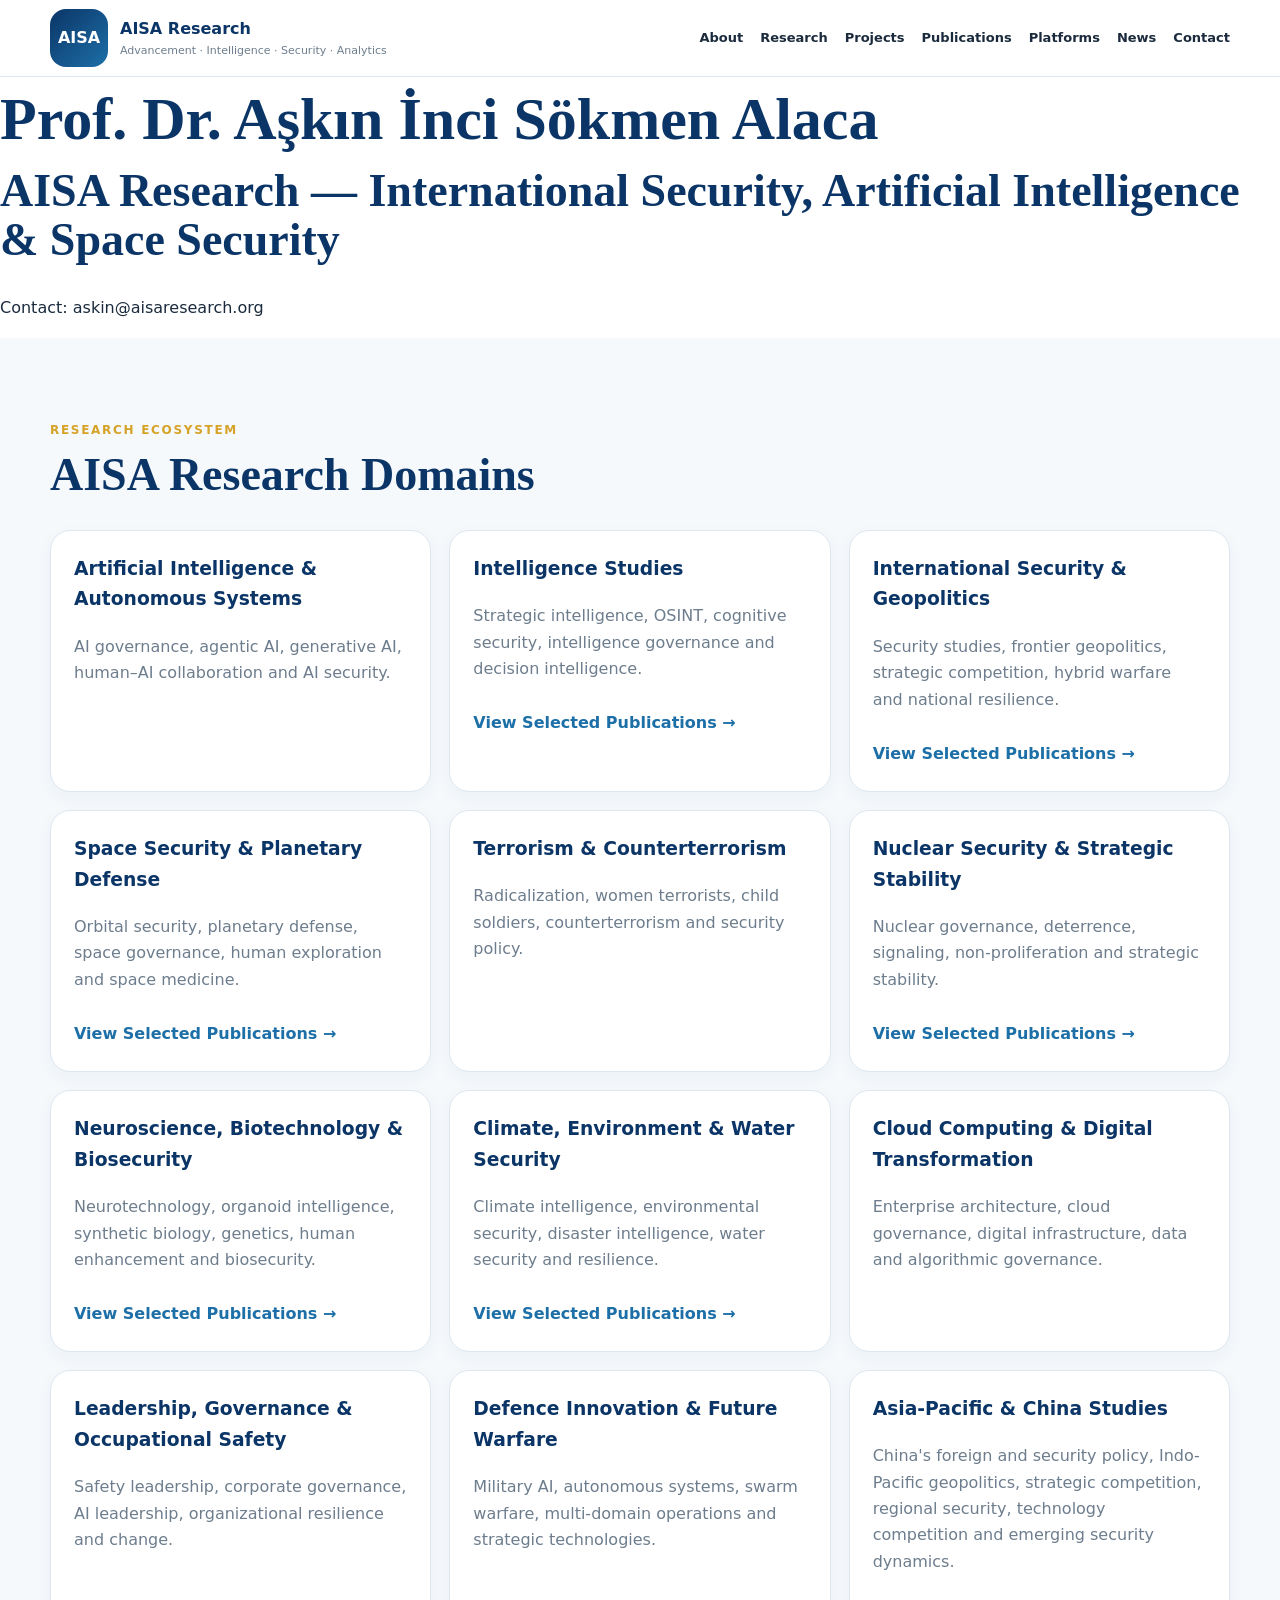
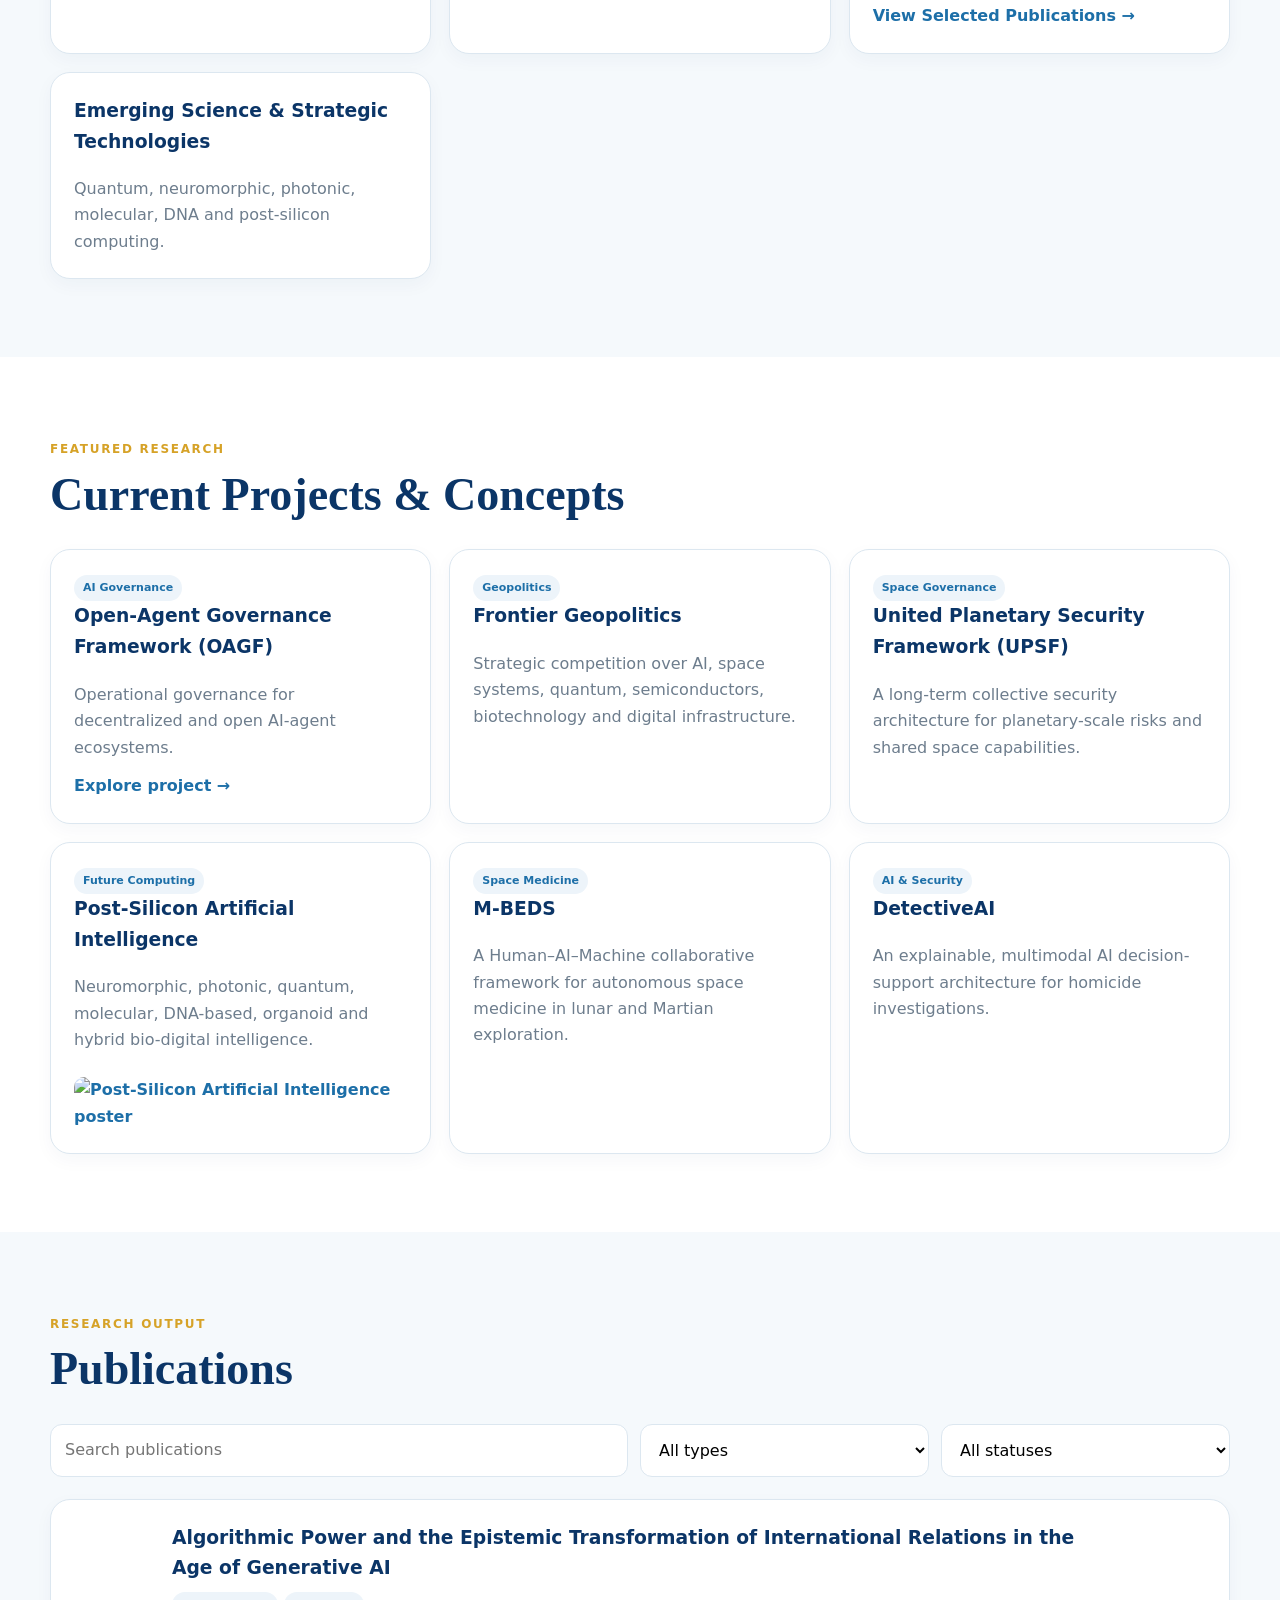
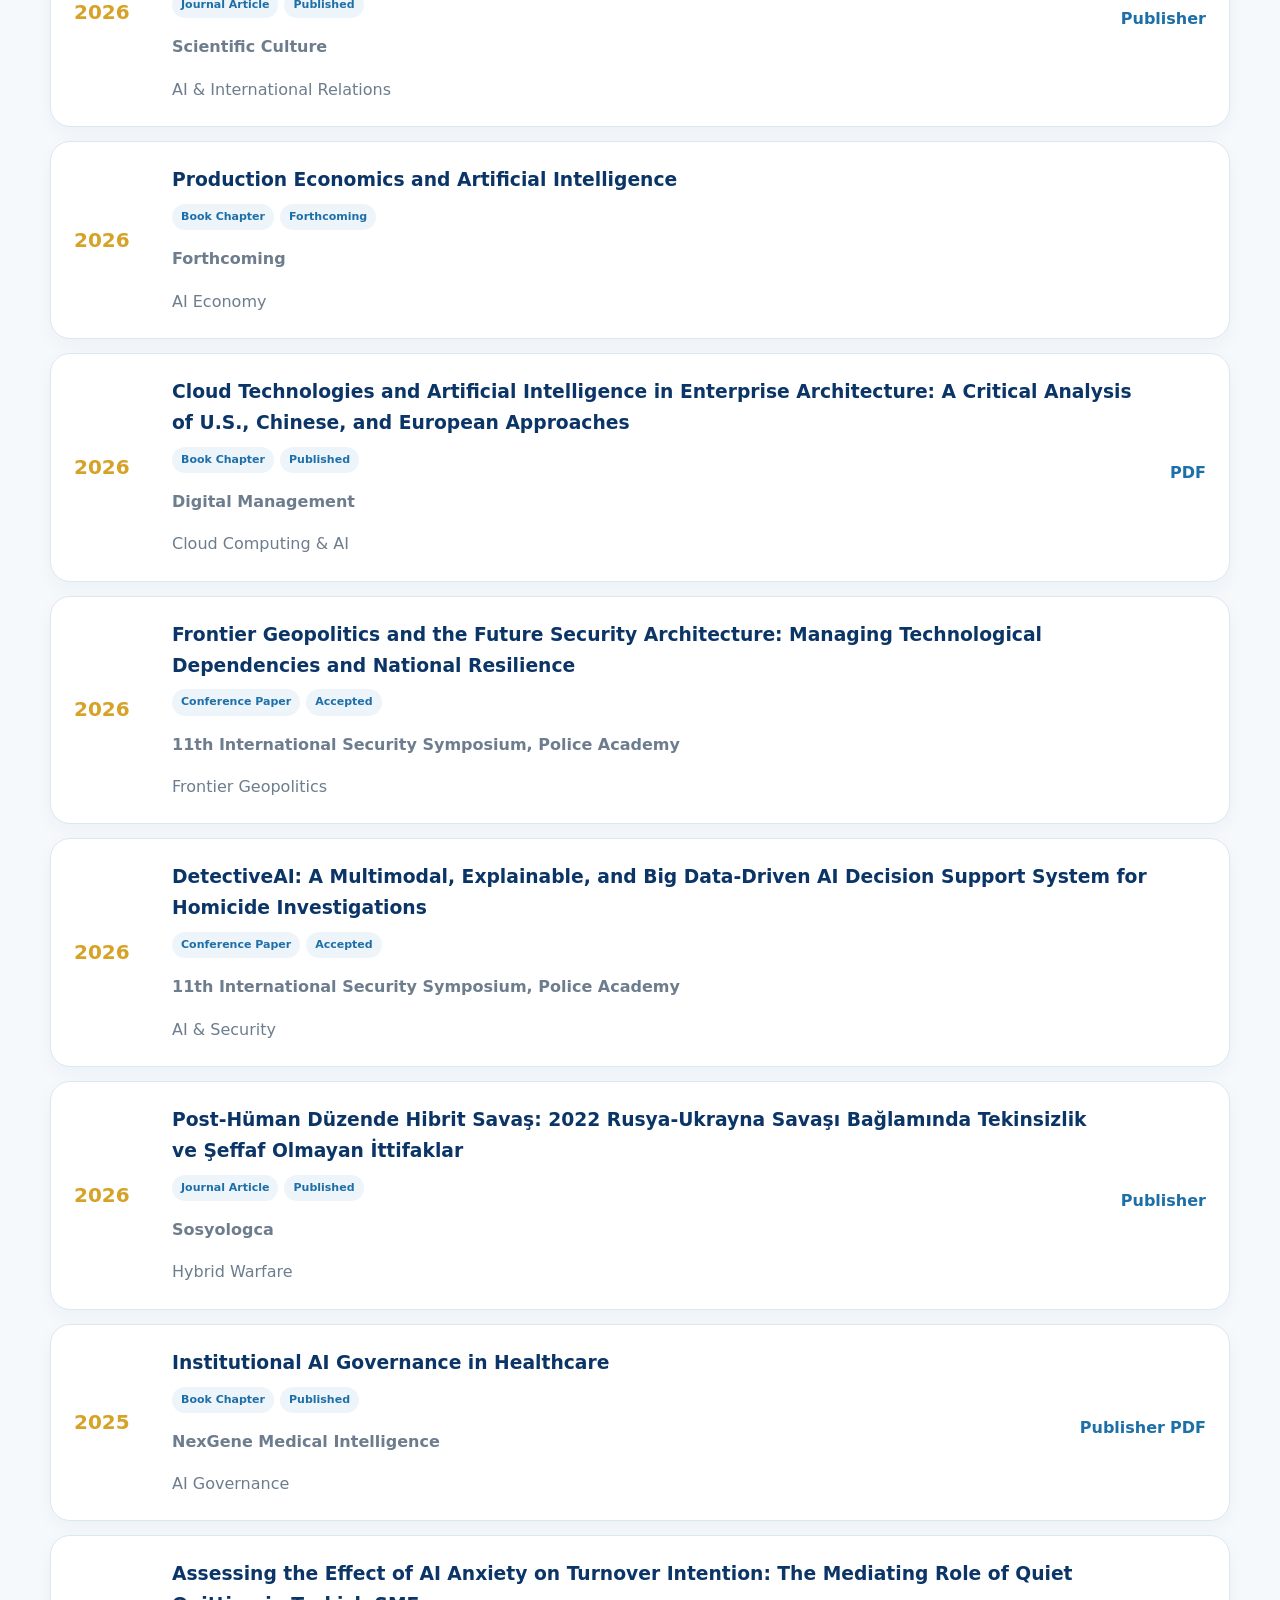
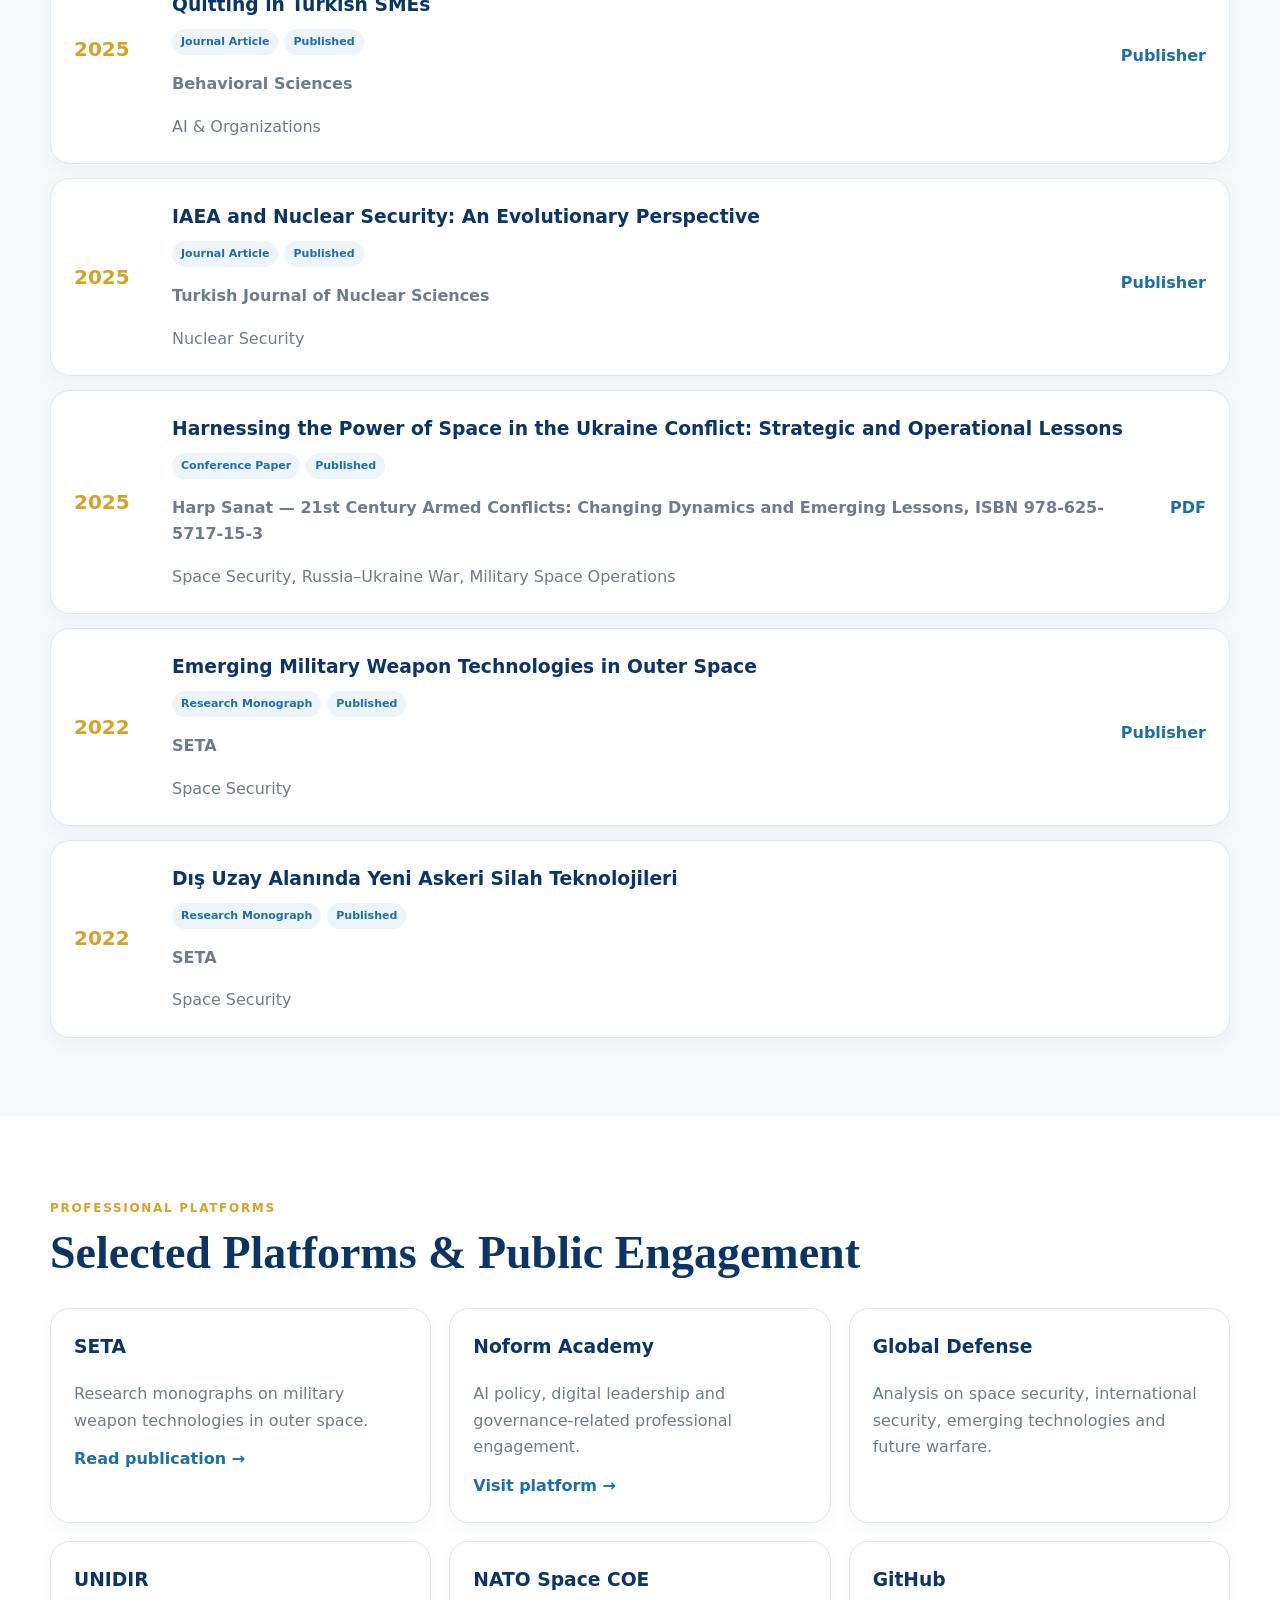
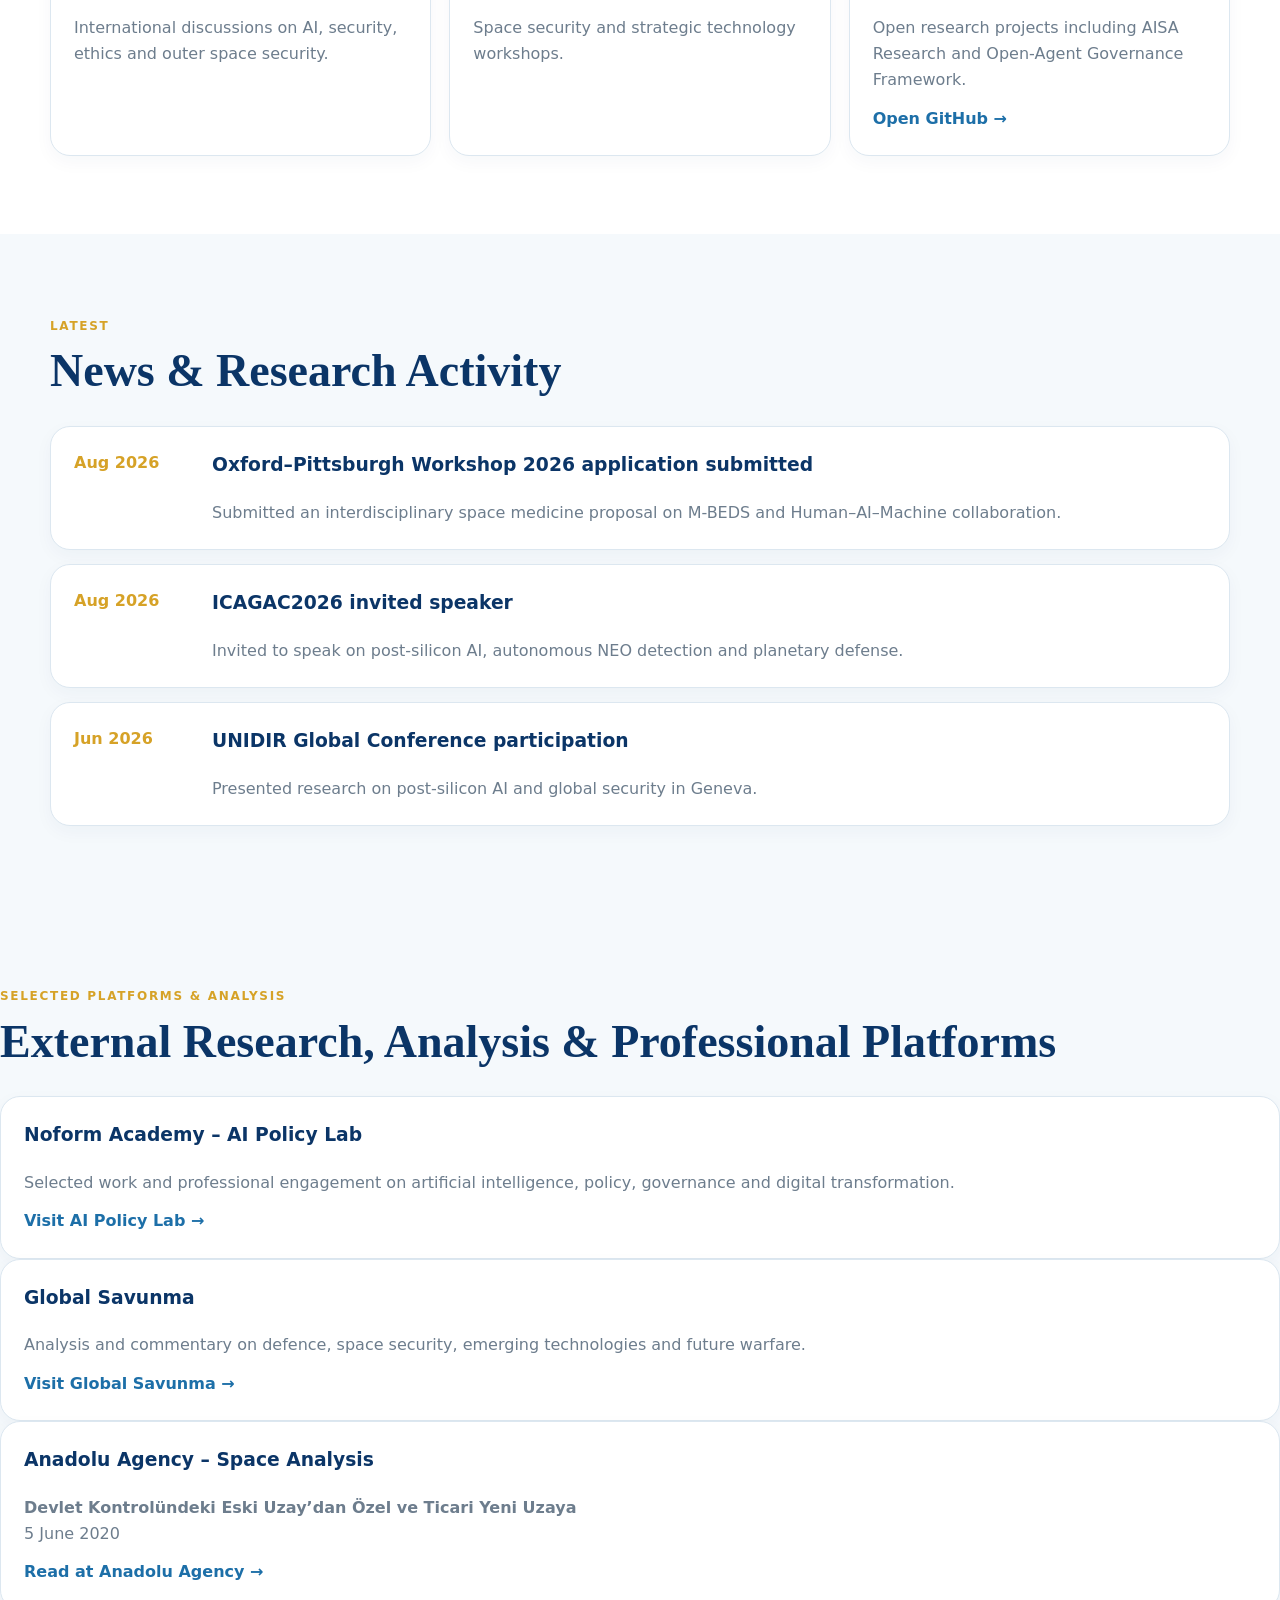
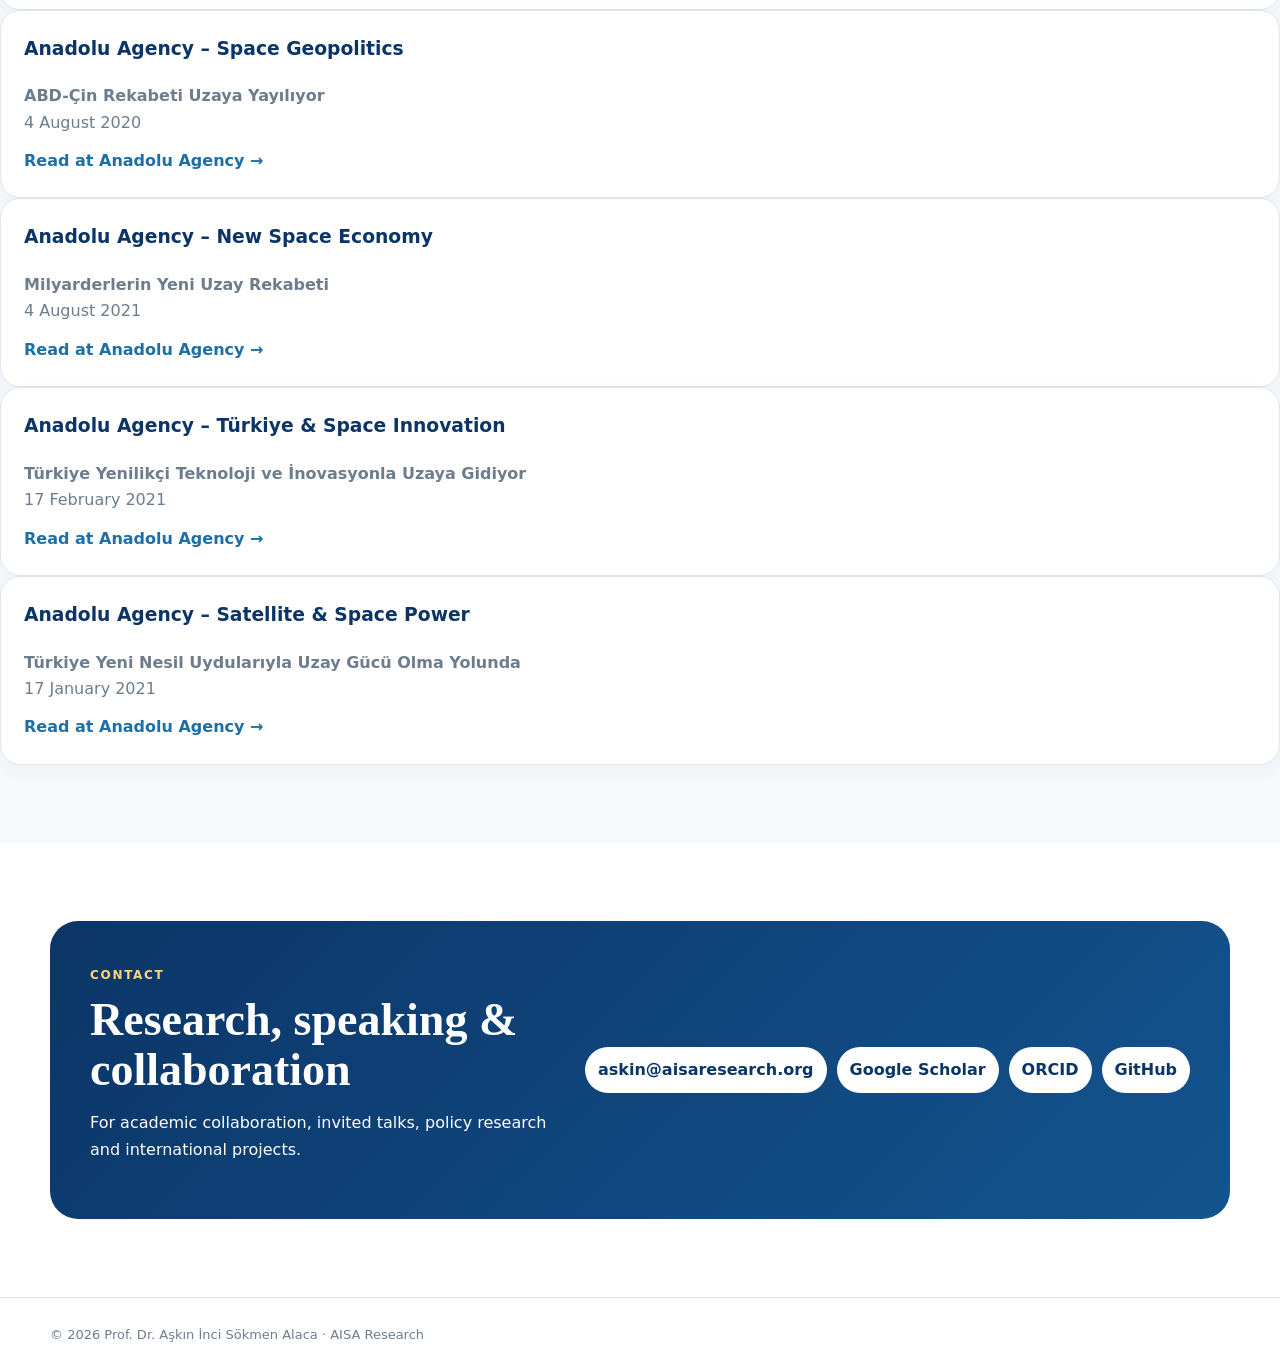
==== commit e30c020c: "Update index.html" ====
--- a/index.html
+++ b/index.html
@@ -4,23 +4,42 @@
 <meta charset="utf-8">
 <meta name="viewport" content="width=device-width, initial-scale=1">
 
-<title>AISA Research | Prof. Dr. Aşkın İnci Sökmen Alaca | Security, AI & Geopolitics</title>
+<title>Prof. Dr. Aşkın İnci Sökmen Alaca | AISA Research | Security, AI & Geopolitics</title>
 
 <meta name="description" content="Official academic research platform of Prof. Dr. Aşkın İnci Sökmen Alaca, focusing on international security, artificial intelligence, space security, Asia-Pacific and China studies, frontier geopolitics and emerging technologies.">
 
 <link rel="canonical" href="https://aisaresearch.org/">
 
 <meta property="og:type" content="website">
-<meta property="og:title" content="AISA Research | Prof. Dr. Aşkın İnci Sökmen Alaca">
+<meta property="og:title" content="Prof. Dr. Aşkın İnci Sökmen Alaca | AISA Research">
 <meta property="og:description" content="Research on international security, AI, space security, Asia-Pacific and China studies, frontier geopolitics and emerging technologies.">
 <meta property="og:url" content="https://aisaresearch.org/">
 <meta property="og:site_name" content="AISA Research">
 <link rel="stylesheet" href="style.css">
+<script type="application/ld+json">
+{
+  "@context": "https://schema.org",
+  "@type": "Person",
+  "name": "Aşkın İnci Sökmen Alaca",
+  "honorificPrefix": "Prof. Dr.",
+  "url": "https://aisaresearch.org/",
+  "jobTitle": "Professor and International Security Researcher",
+  "knowsAbout": [
+    "International Security",
+    "Artificial Intelligence",
+    "Space Security",
+    "Geopolitics",
+    "Nuclear Security",
+    "Intelligence Studies"
+  ]
+}
+</script>
 </head>
 <body>
 <header><div class="wrap nav"><a class="brand" href="#home"><span class="mark">AISA</span><span><b>AISA Research</b><small>Advancement · Intelligence · Security · Analytics</small></span></a><nav><a href="#about">About</a><a href="#research">Research</a><a href="#projects">Projects</a><a href="#publications">Publications</a><a href="#platforms">Platforms</a><a href="#news">News</a><a href="#contact">Contact</a></nav></div></header>
 <main>
-<section id="home" class="hero"><div class="wrap"><img class="banner" src="aisa-hero.png" alt="AISA Research"><div class="intro"><span class="eyebrow">Independent Interdisciplinary Research Initiative</span><h1>Prof. Dr. Aşkın İnci Sökmen Alaca</h1><p class="lead">Artificial Intelligence · Intelligence Studies · International Security · Space Security · Frontier Technologies</p><p>Researching the intersection of technology, security, governance, intelligence and the future of human systems.</p><div class="actions"><a class="btn primary" href="#publications">Explore Publications</a><a class="btn" href="#projects">Research Projects</a><a class="btn" href="CV_Space_AI_2026.pdf" target="_blank">Space & AI CV</a></div></div></div></section>
+<h1>Prof. Dr. Aşkın İnci Sökmen Alaca</h1>
+<h2>AISA Research — International Security, Artificial Intelligence & Space Security</h2>
 <p class="hero-email">Contact: <a href="mailto:askin@aisaresearch.org">askin@aisaresearch.org</a></p>
  
 
--- a/style.css
+++ b/style.css
@@ -47,3 +47,11 @@
   display: block;
   scroll-margin-top: 100px;
 }
+#space-publications {
+  display: none;
+}
+
+#space-publications:target {
+  display: block;
+  scroll-margin-top: 100px;
+}
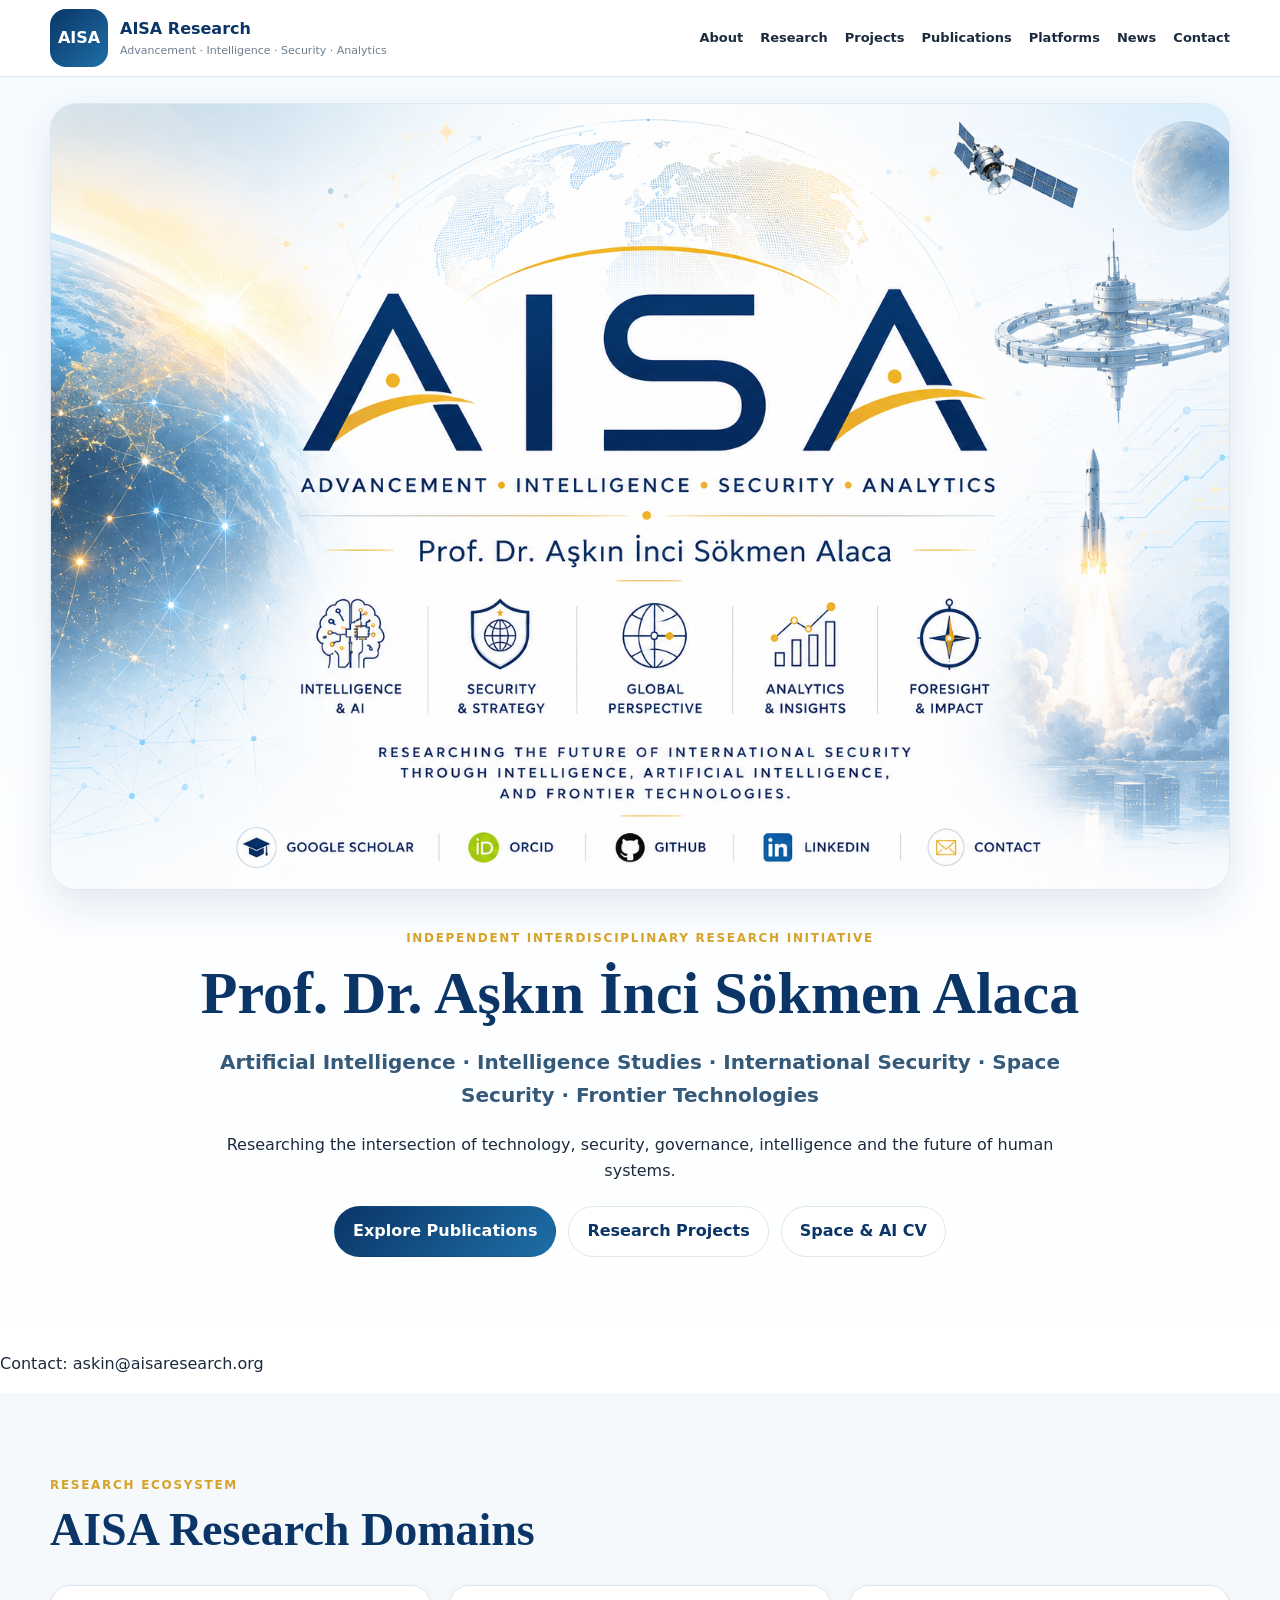
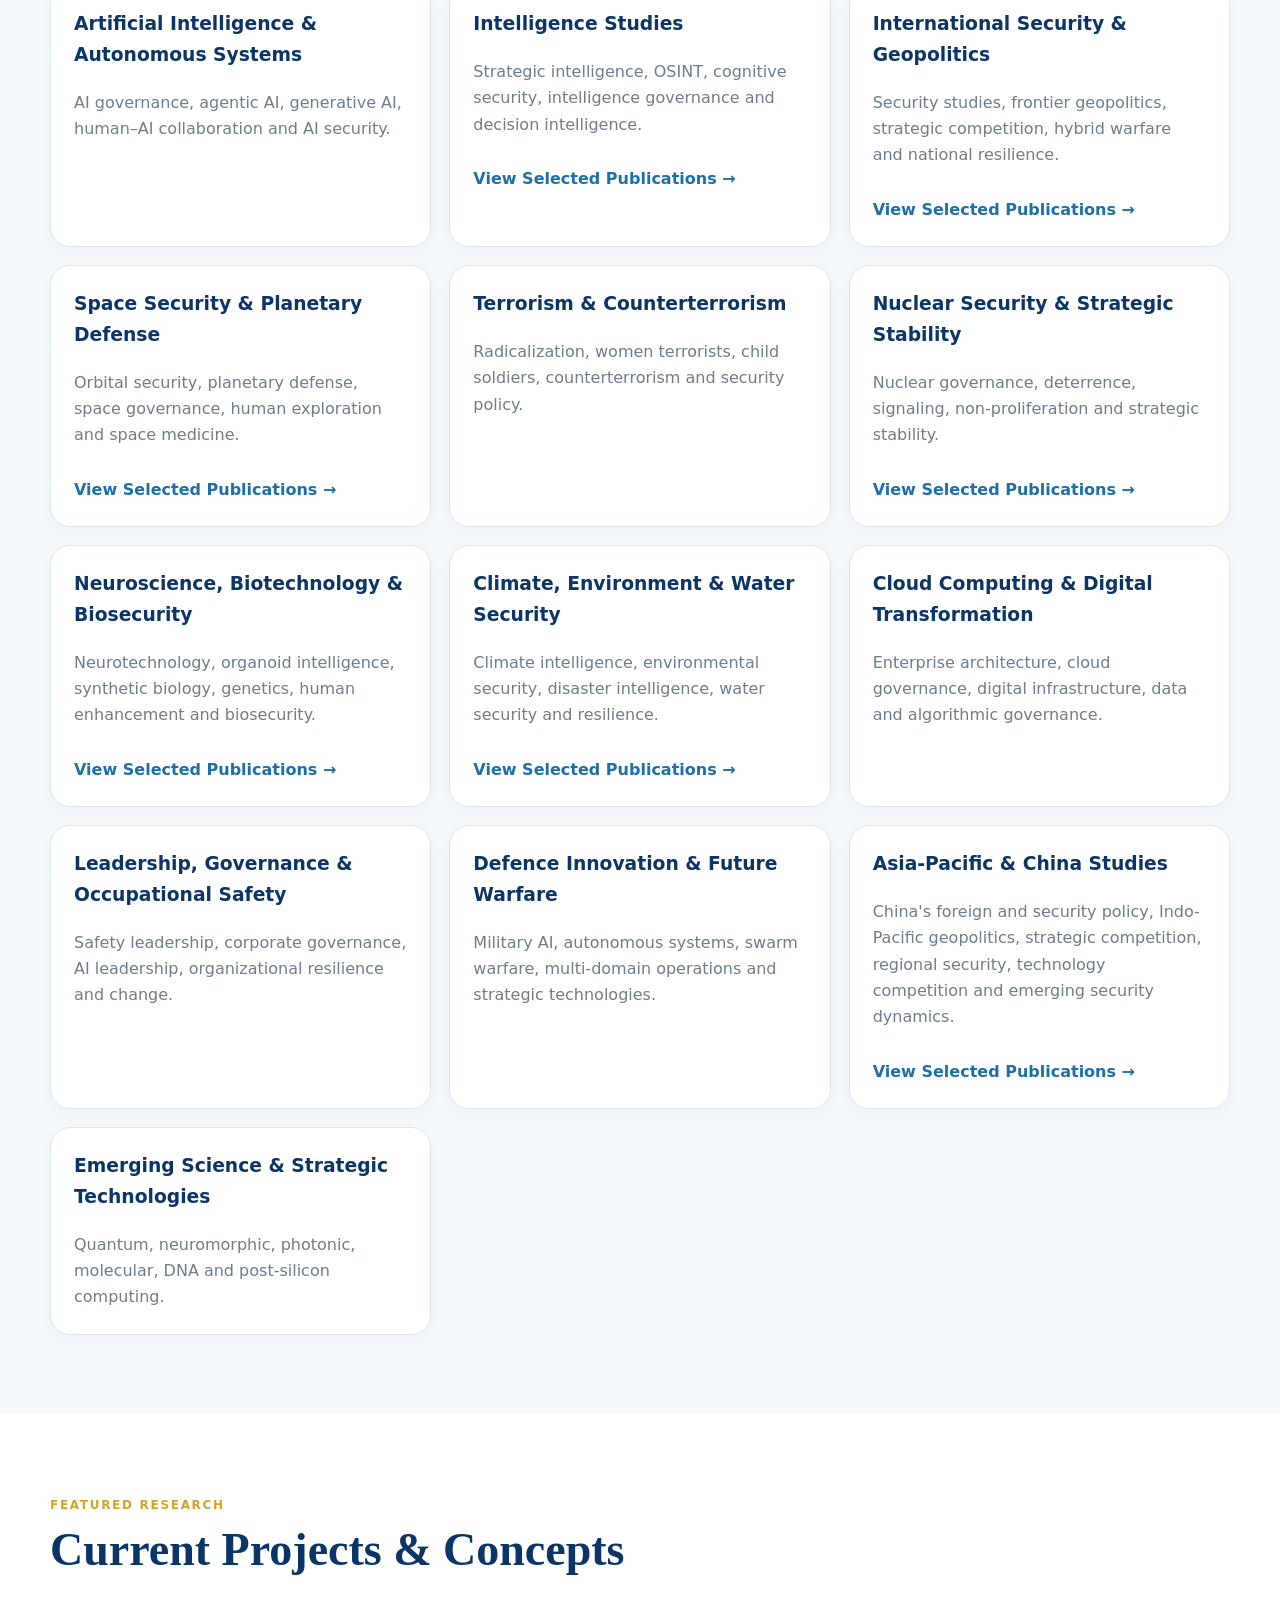
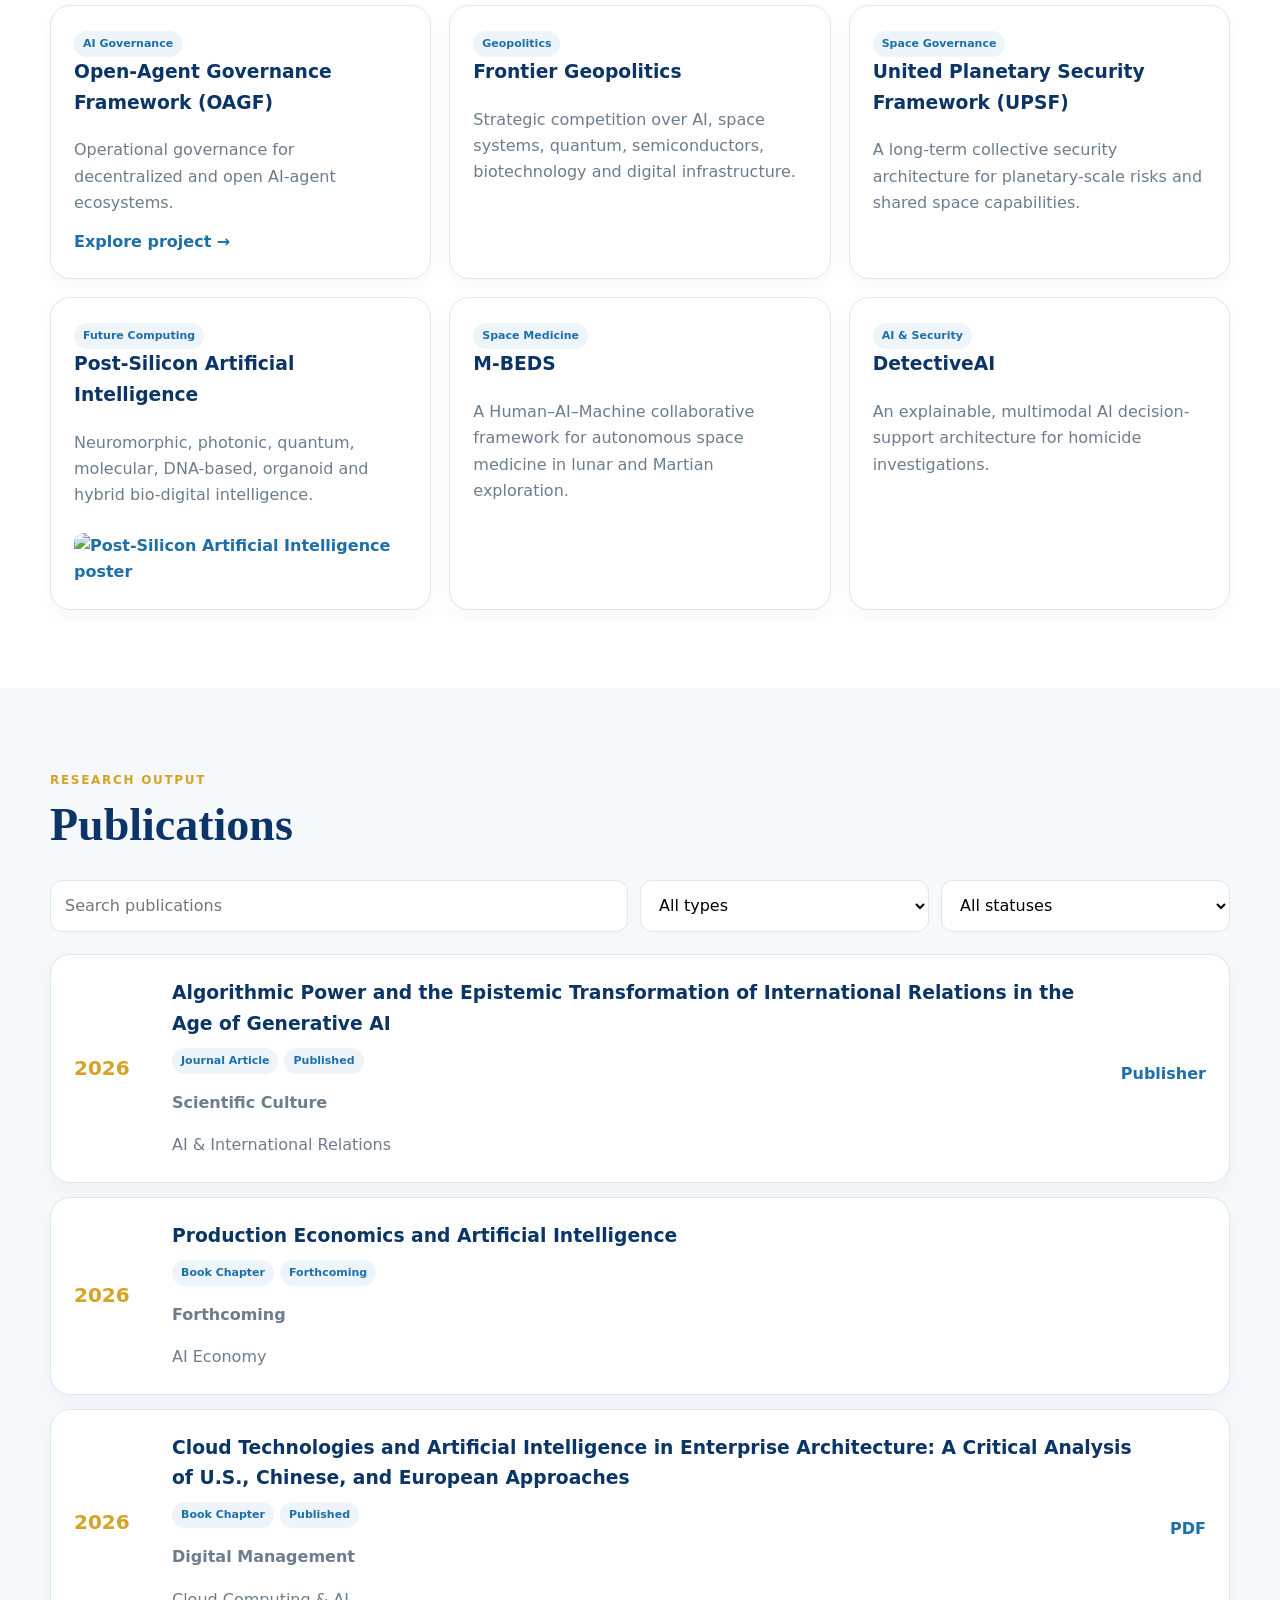
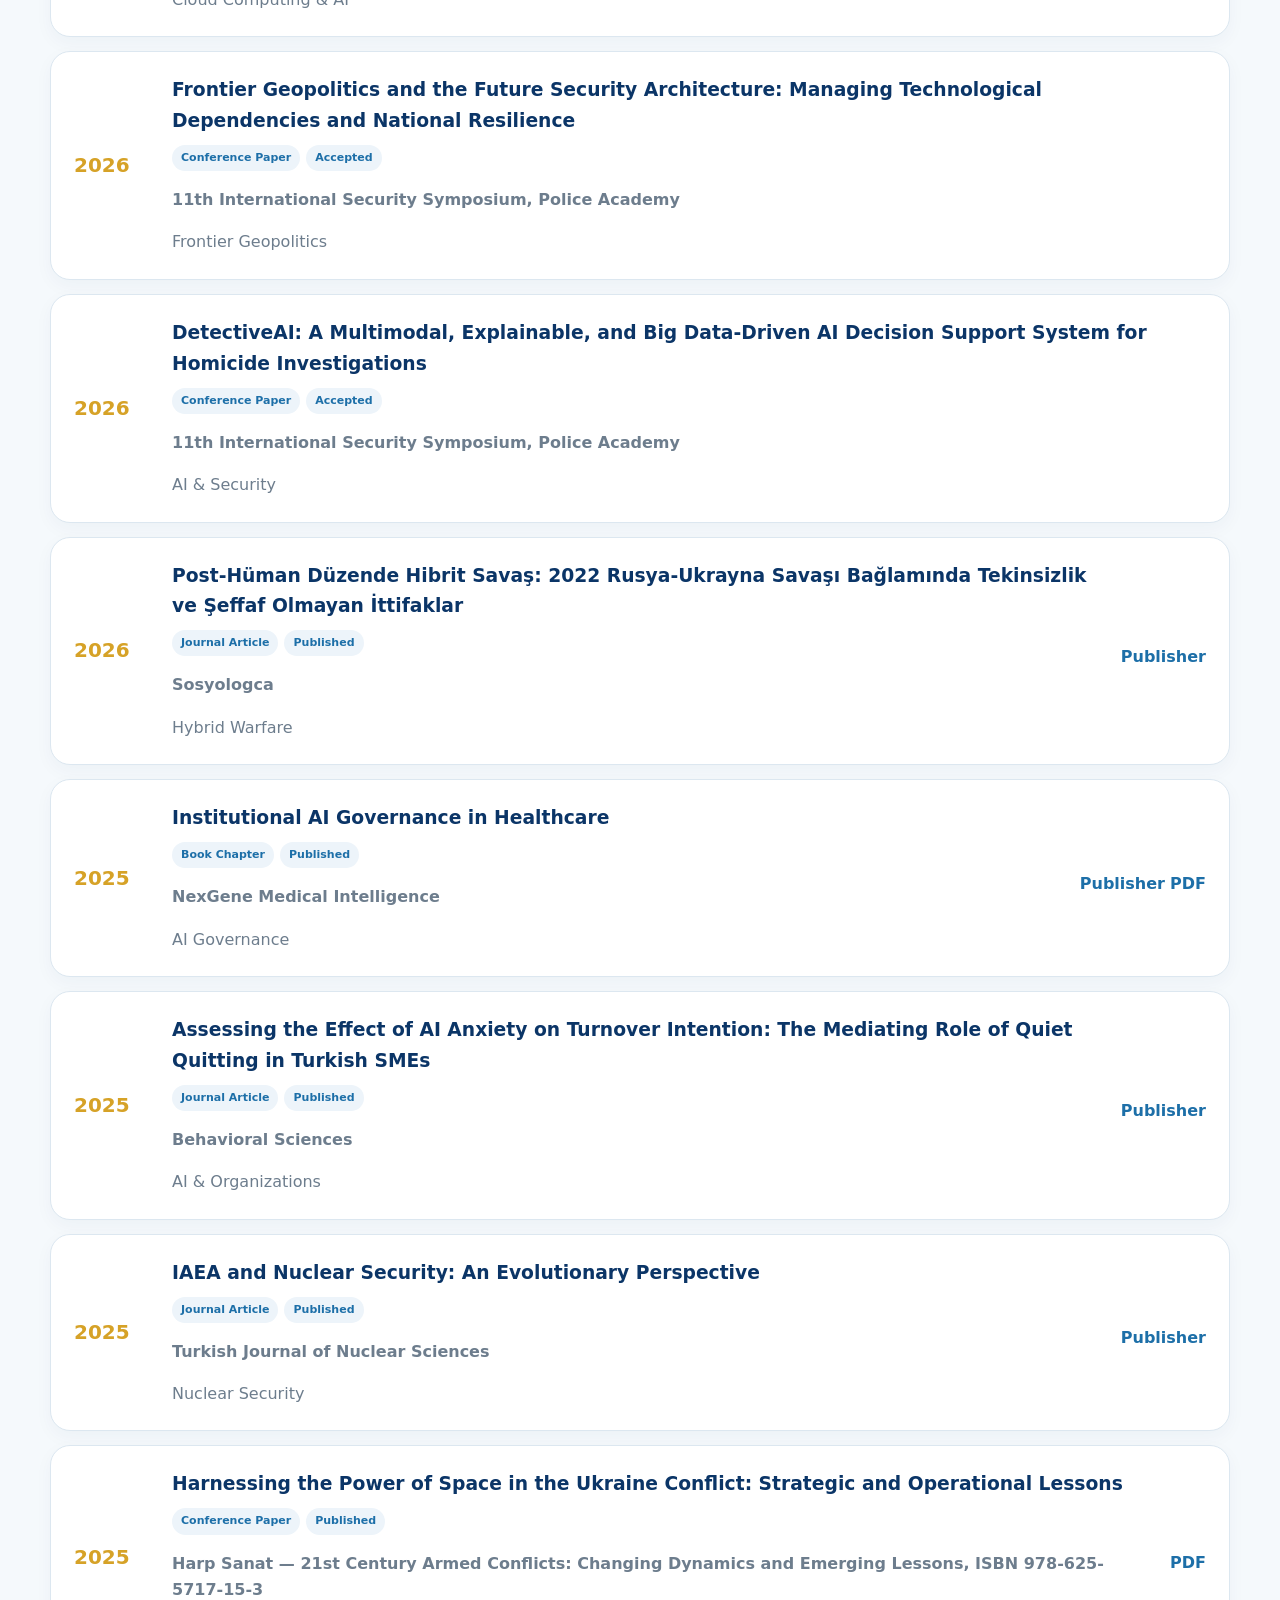
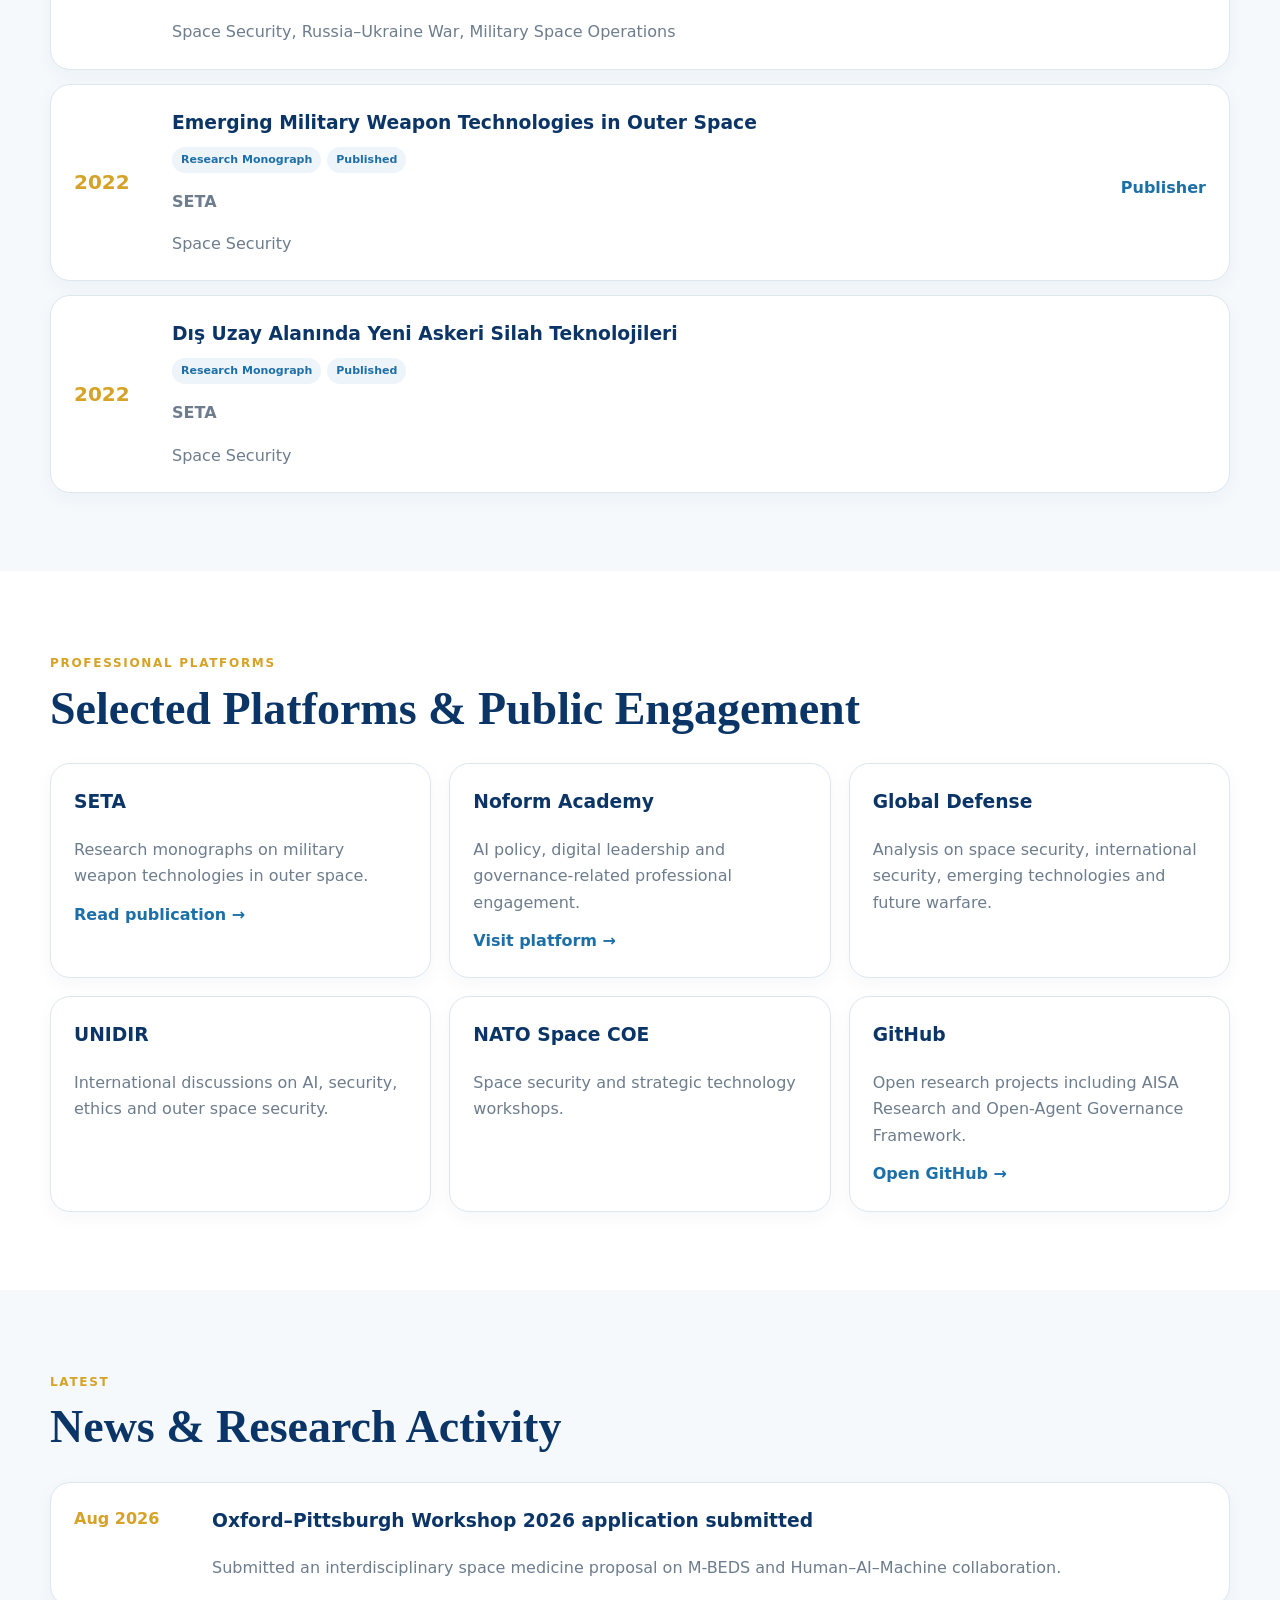
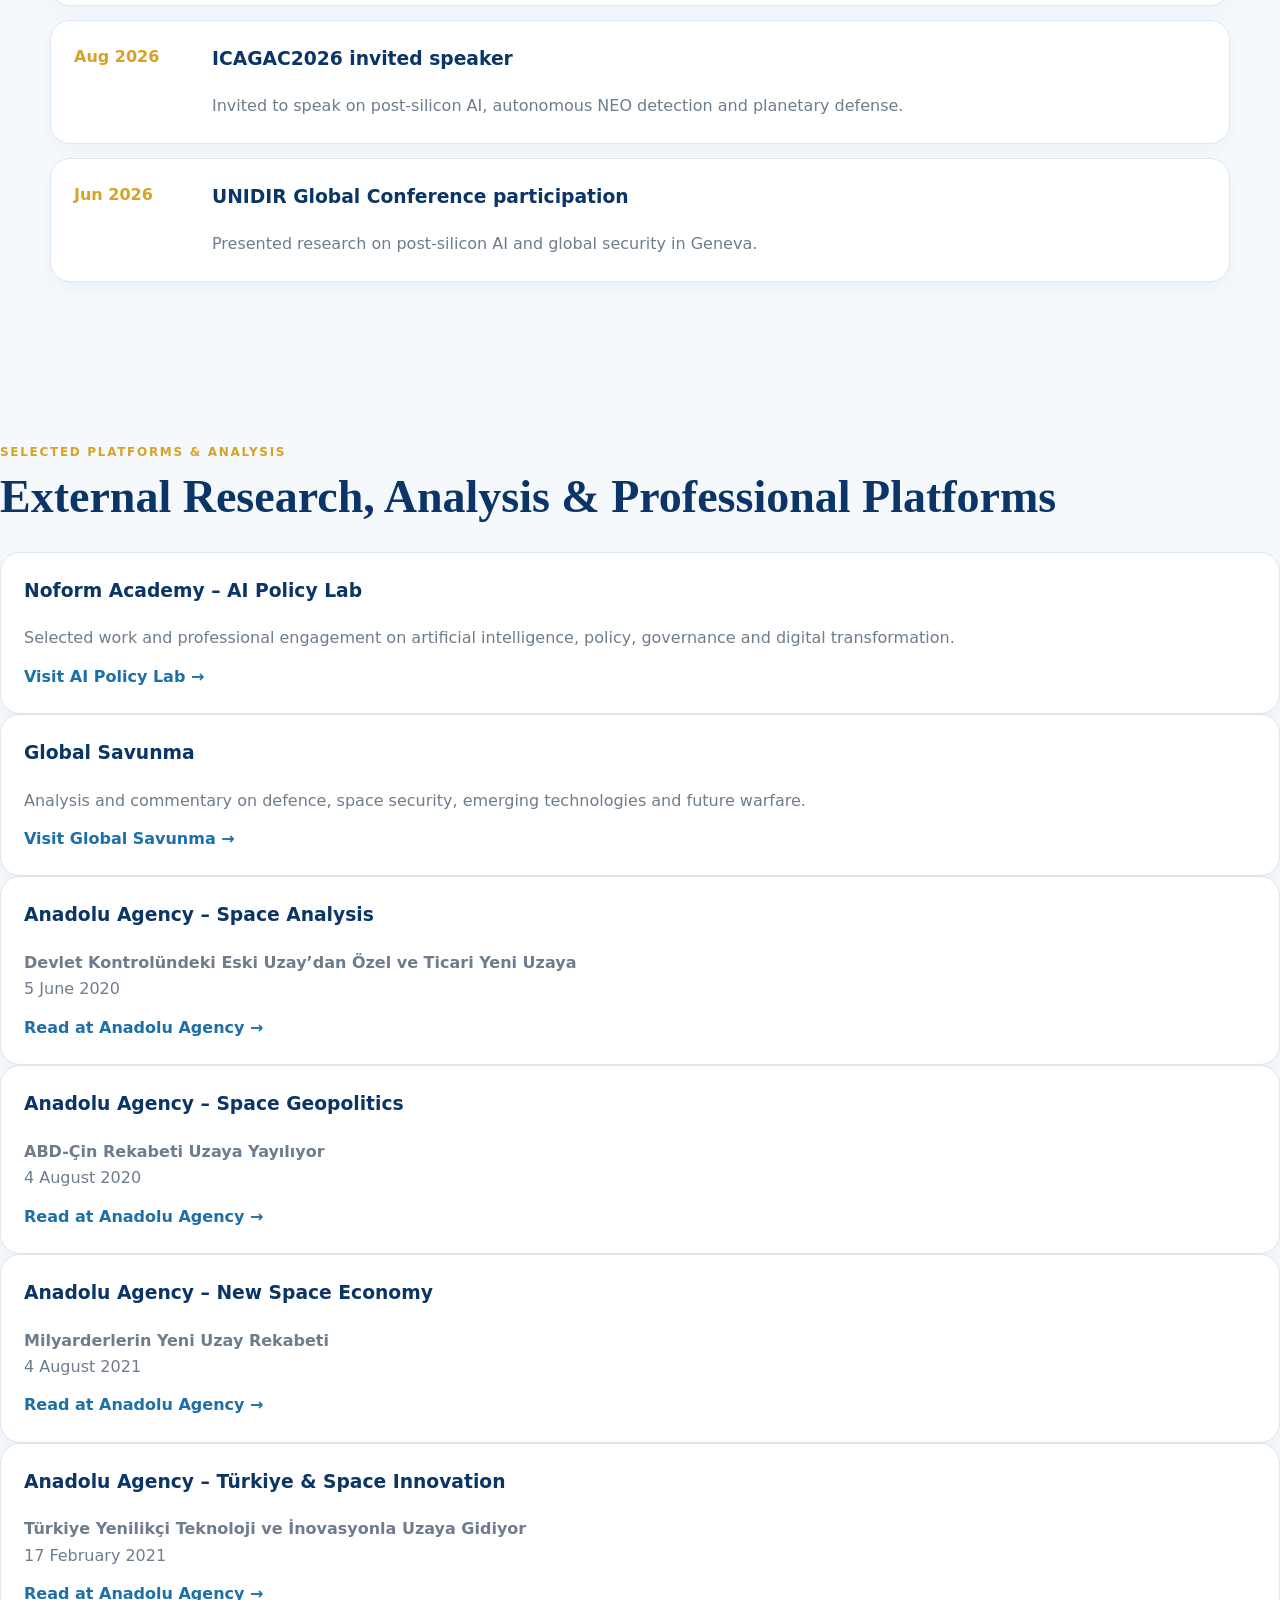
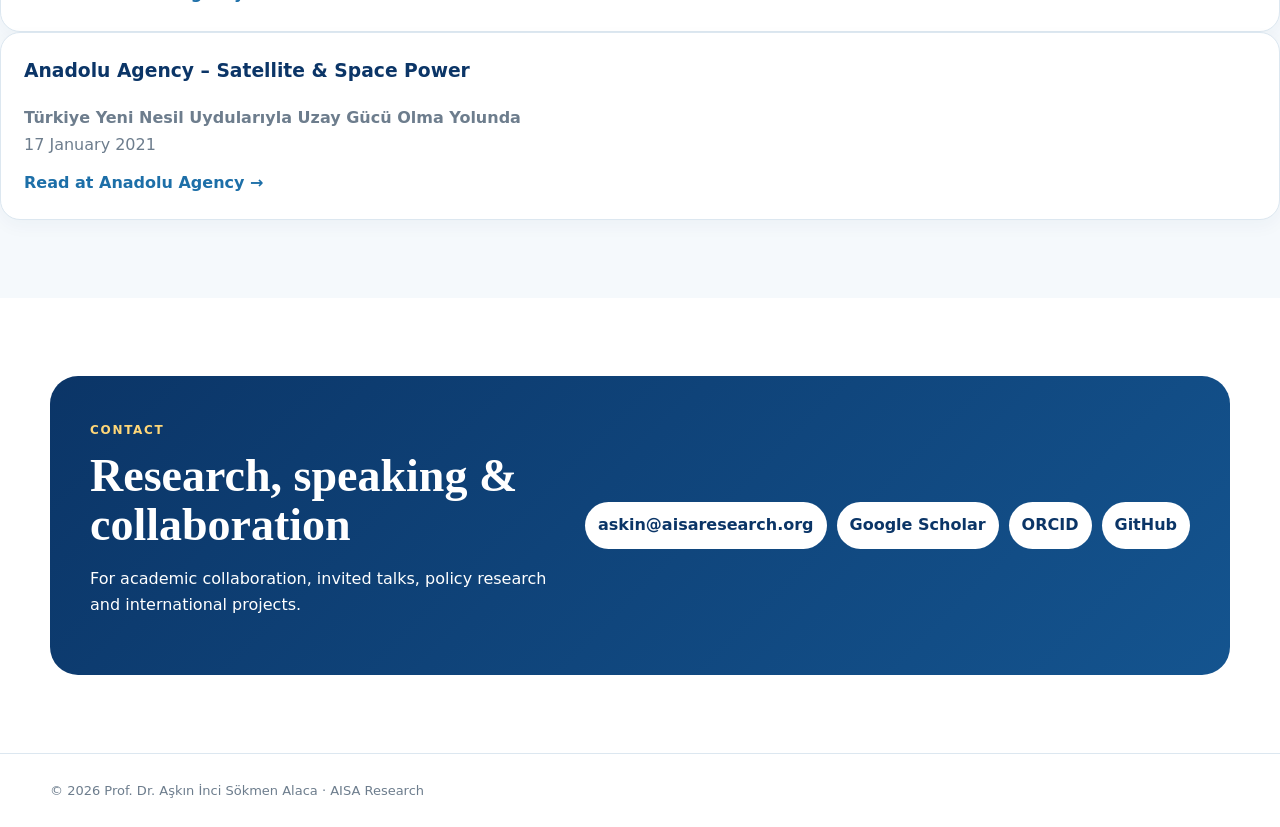
==== commit f16ce73a: "Update index.html" ====
--- a/index.html
+++ b/index.html
@@ -38,8 +38,7 @@
 <body>
 <header><div class="wrap nav"><a class="brand" href="#home"><span class="mark">AISA</span><span><b>AISA Research</b><small>Advancement · Intelligence · Security · Analytics</small></span></a><nav><a href="#about">About</a><a href="#research">Research</a><a href="#projects">Projects</a><a href="#publications">Publications</a><a href="#platforms">Platforms</a><a href="#news">News</a><a href="#contact">Contact</a></nav></div></header>
 <main>
-<h1>Prof. Dr. Aşkın İnci Sökmen Alaca</h1>
-<h2>AISA Research — International Security, Artificial Intelligence & Space Security</h2>
+<section id="home" class="hero"><div class="wrap"><img class="banner" src="aisa-hero.png" alt="AISA Research"><div class="intro"><span class="eyebrow">Independent Interdisciplinary Research Initiative</span><h1>Prof. Dr. Aşkın İnci Sökmen Alaca</h1><p class="lead">Artificial Intelligence · Intelligence Studies · International Security · Space Security · Frontier Technologies</p><p>Researching the intersection of technology, security, governance, intelligence and the future of human systems.</p><div class="actions"><a class="btn primary" href="#publications">Explore Publications</a><a class="btn" href="#projects">Research Projects</a><a class="btn" href="CV_Space_AI_2026.pdf" target="_blank">Space & AI CV</a></div></div></div></section>
 <p class="hero-email">Contact: <a href="mailto:askin@aisaresearch.org">askin@aisaresearch.org</a></p>
  
 
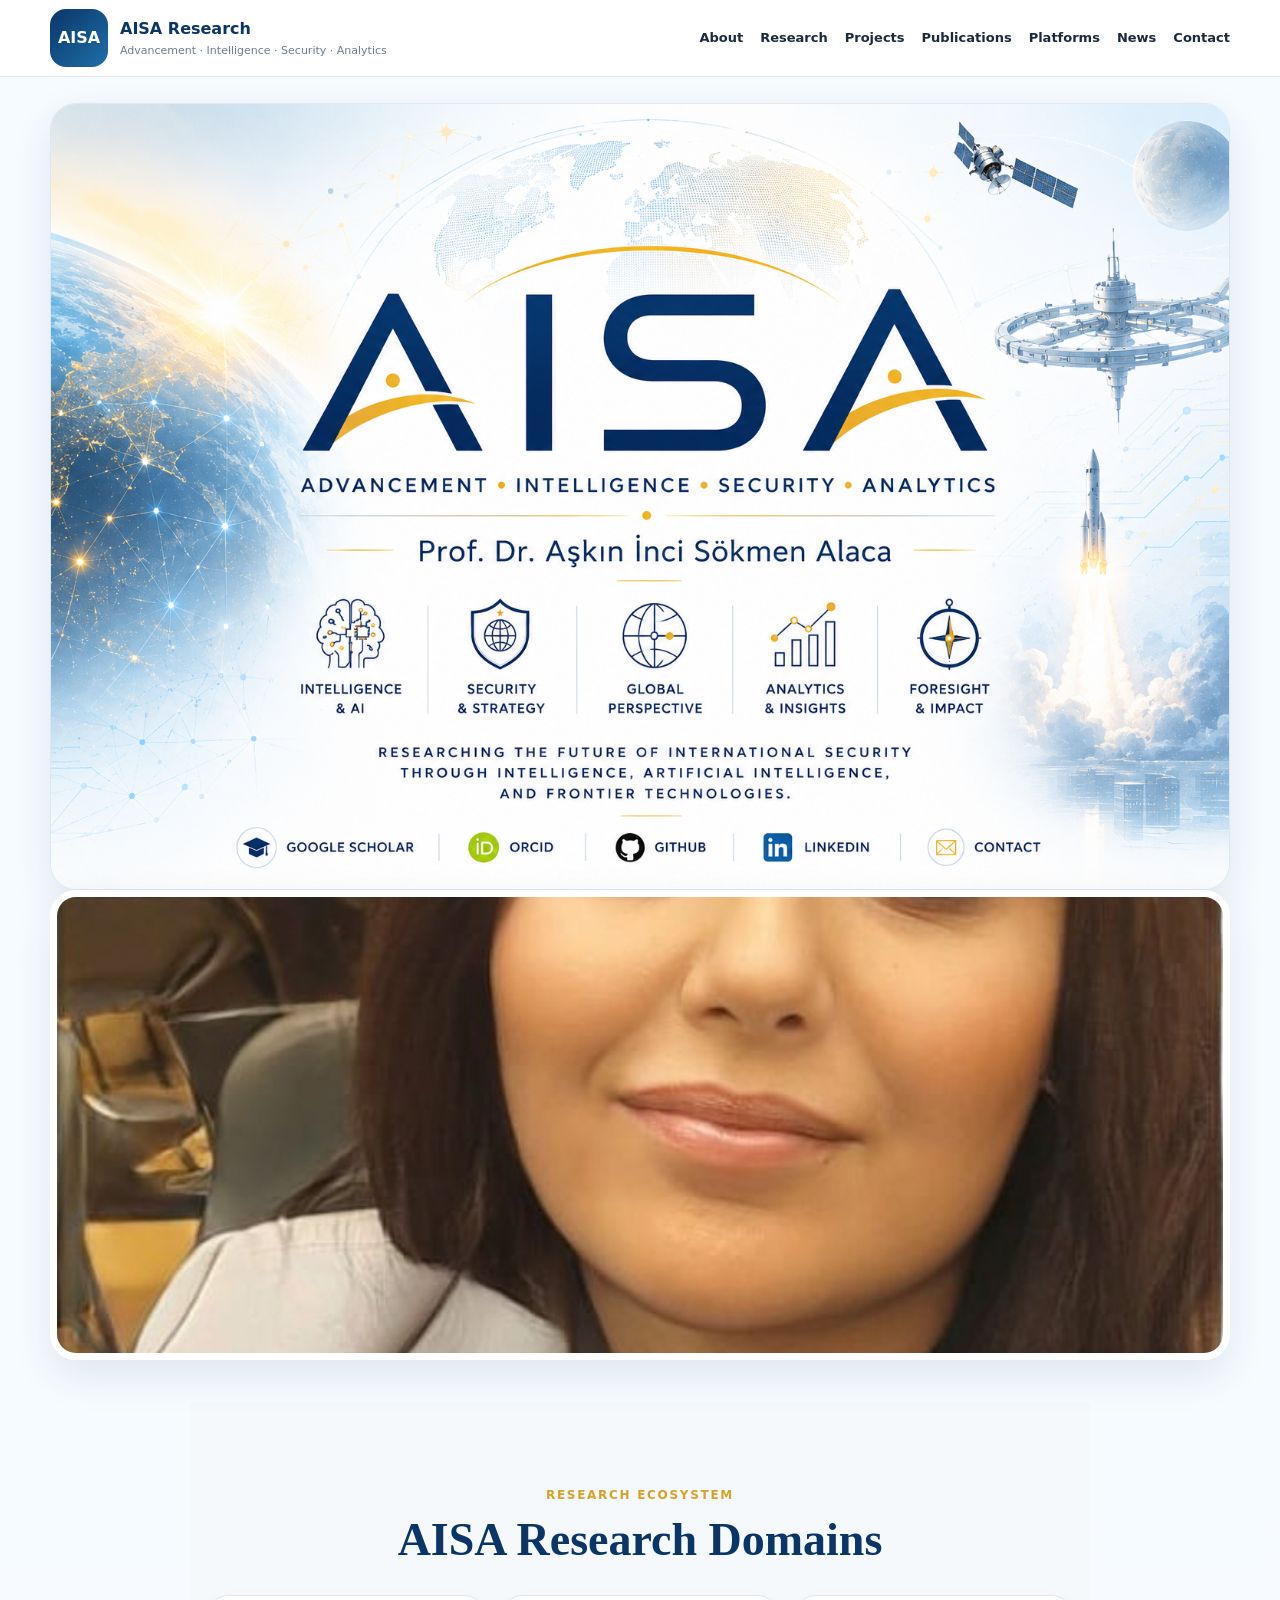
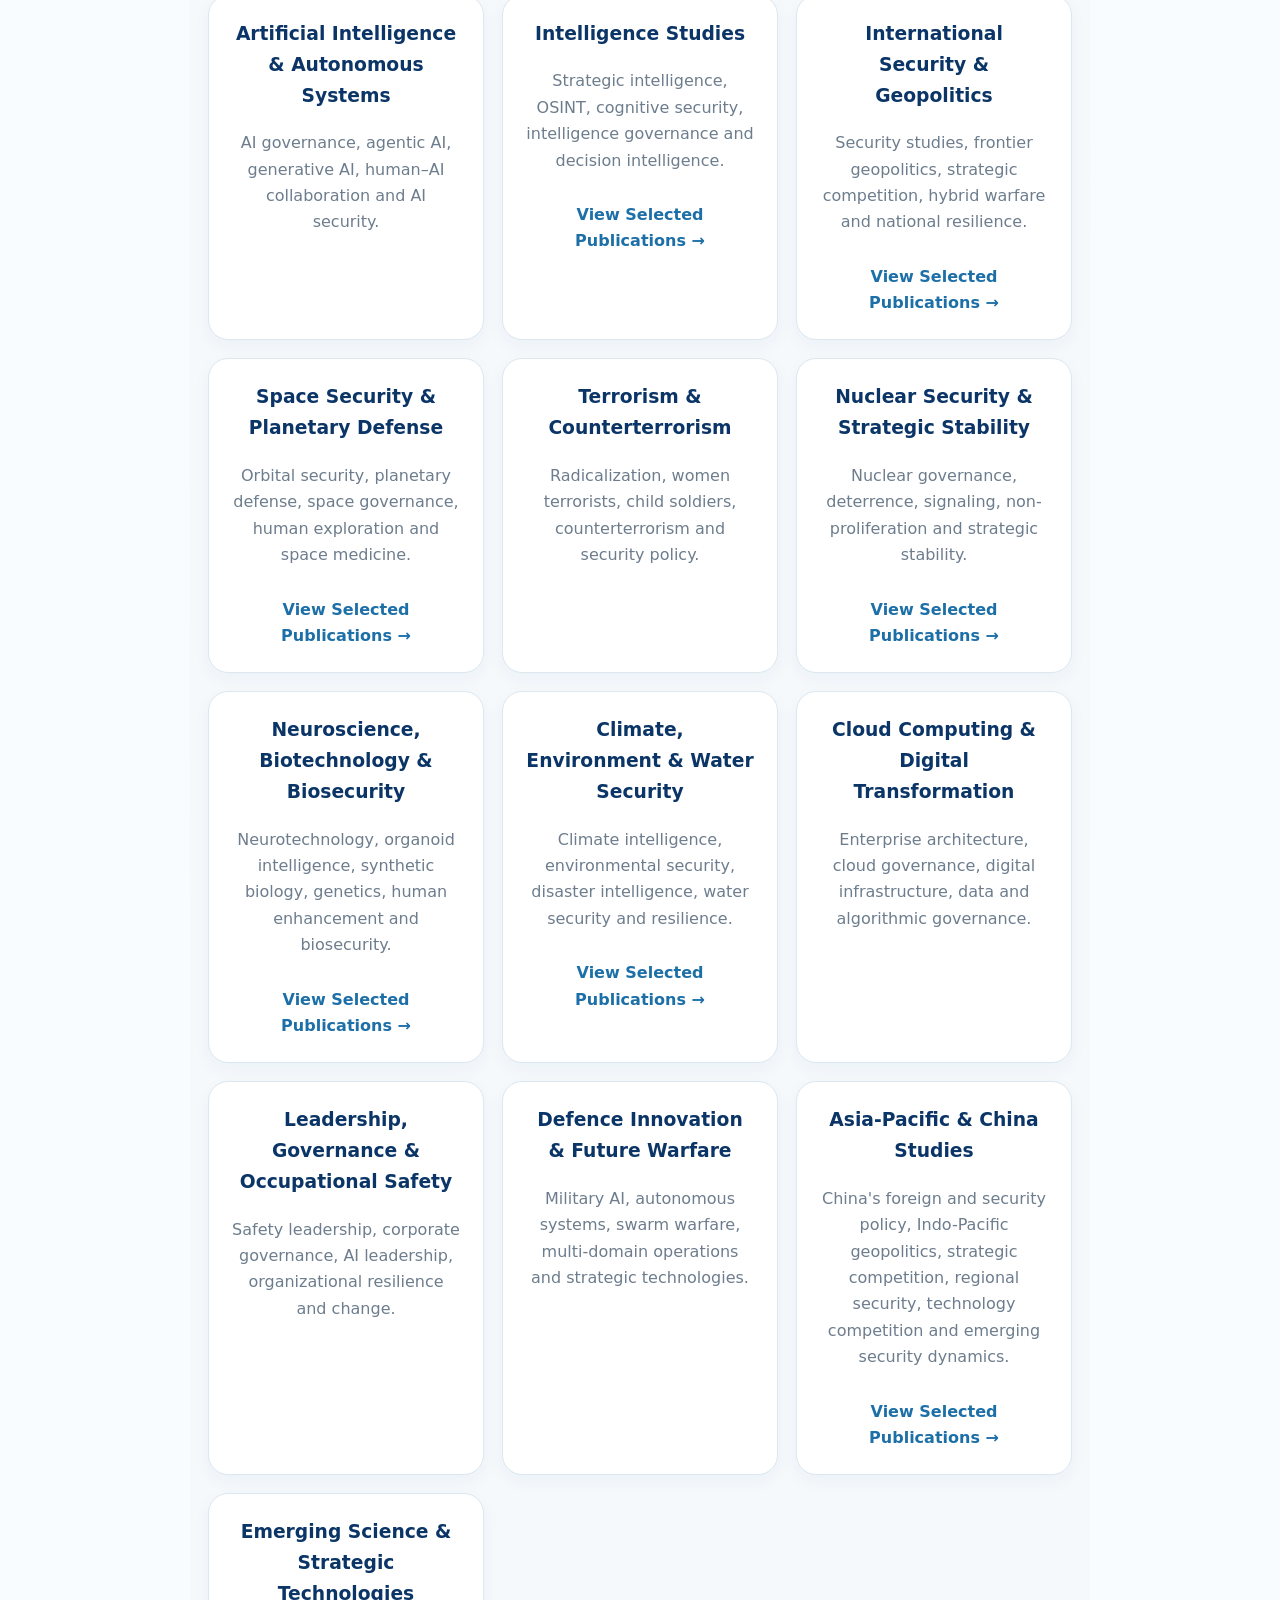
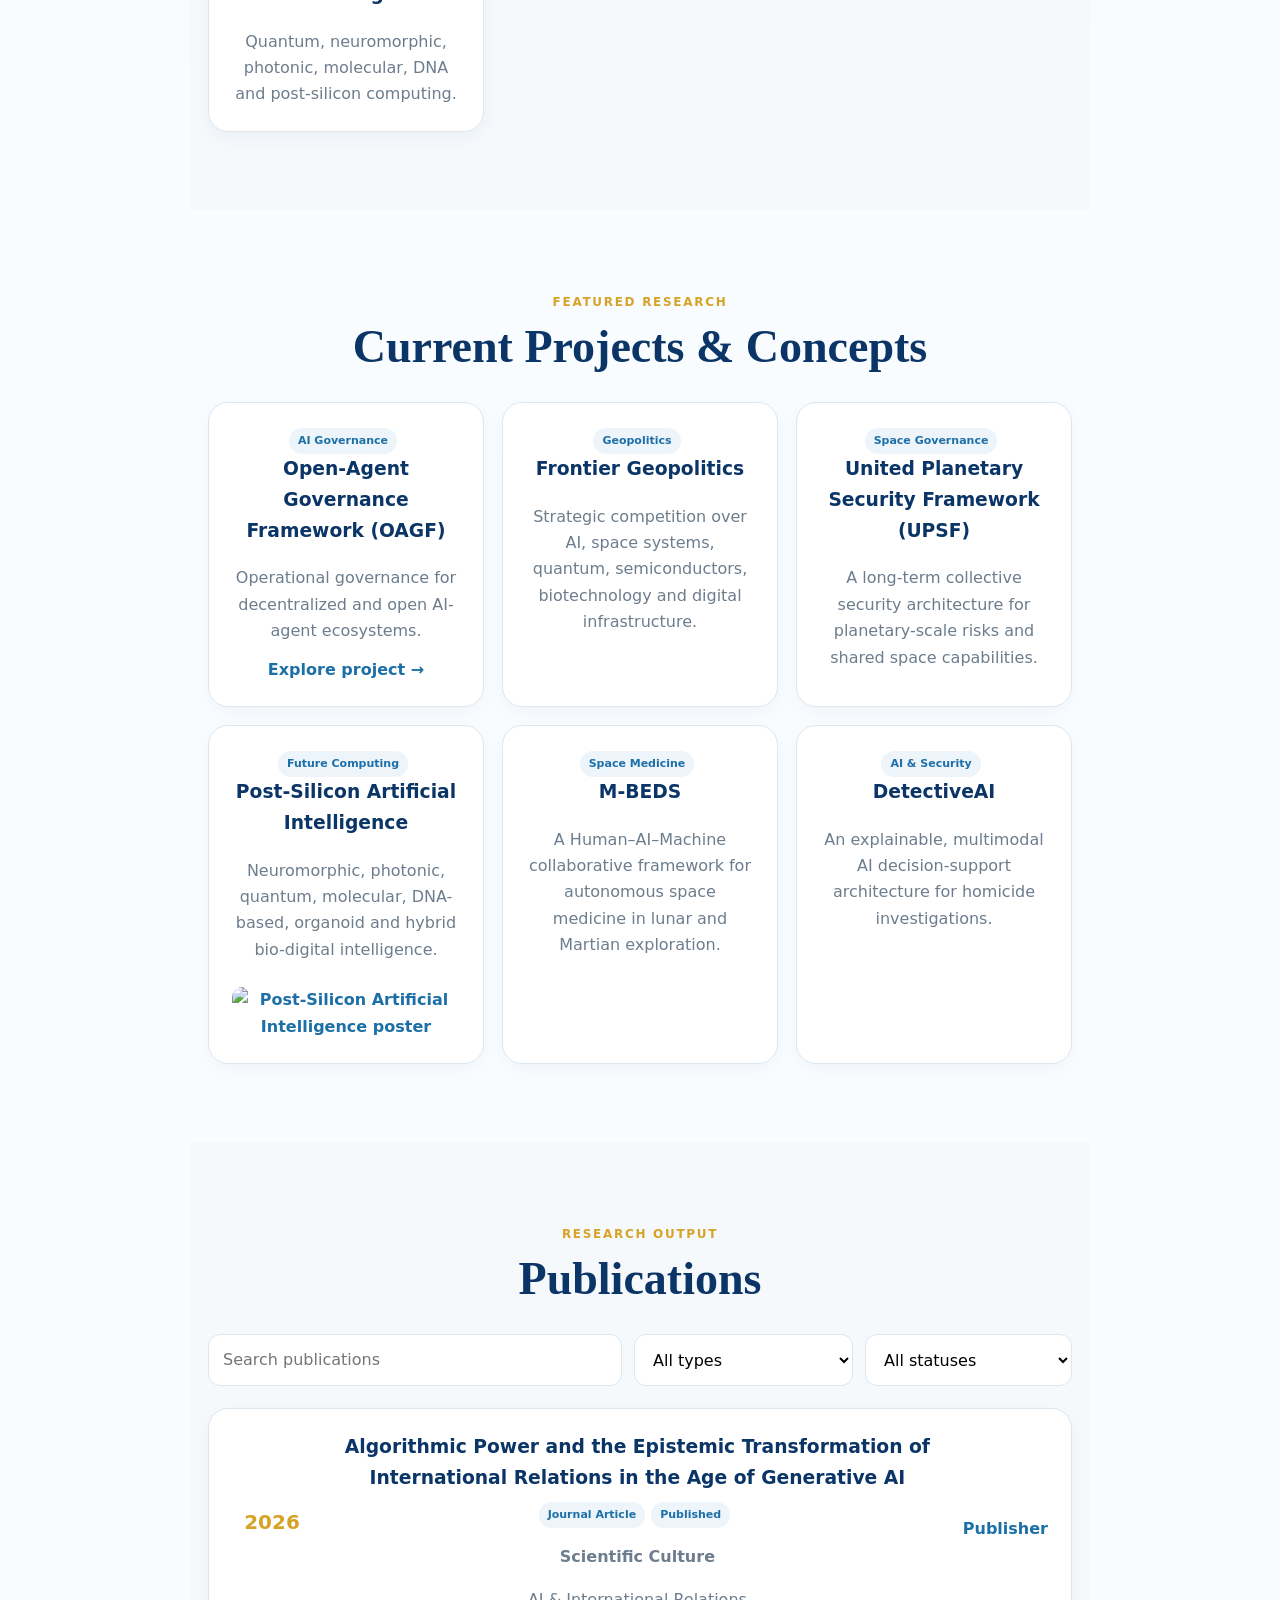
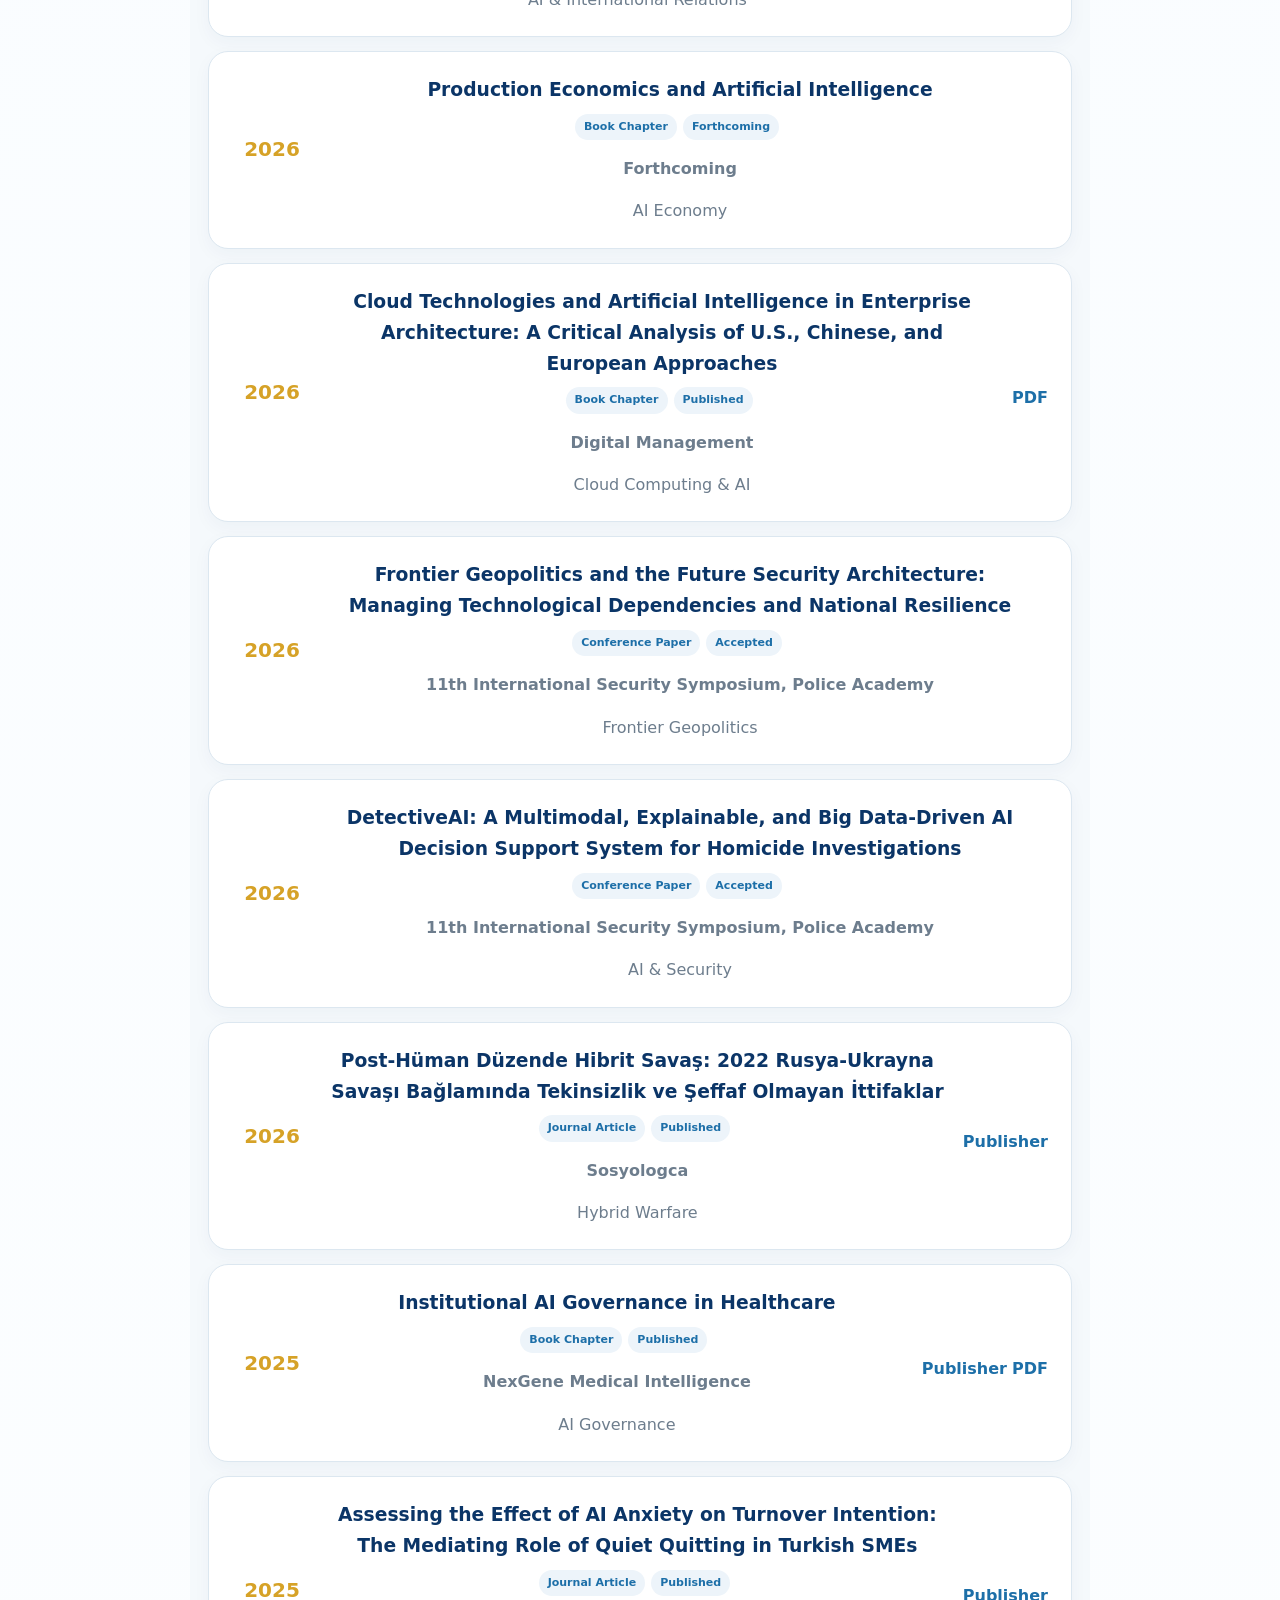
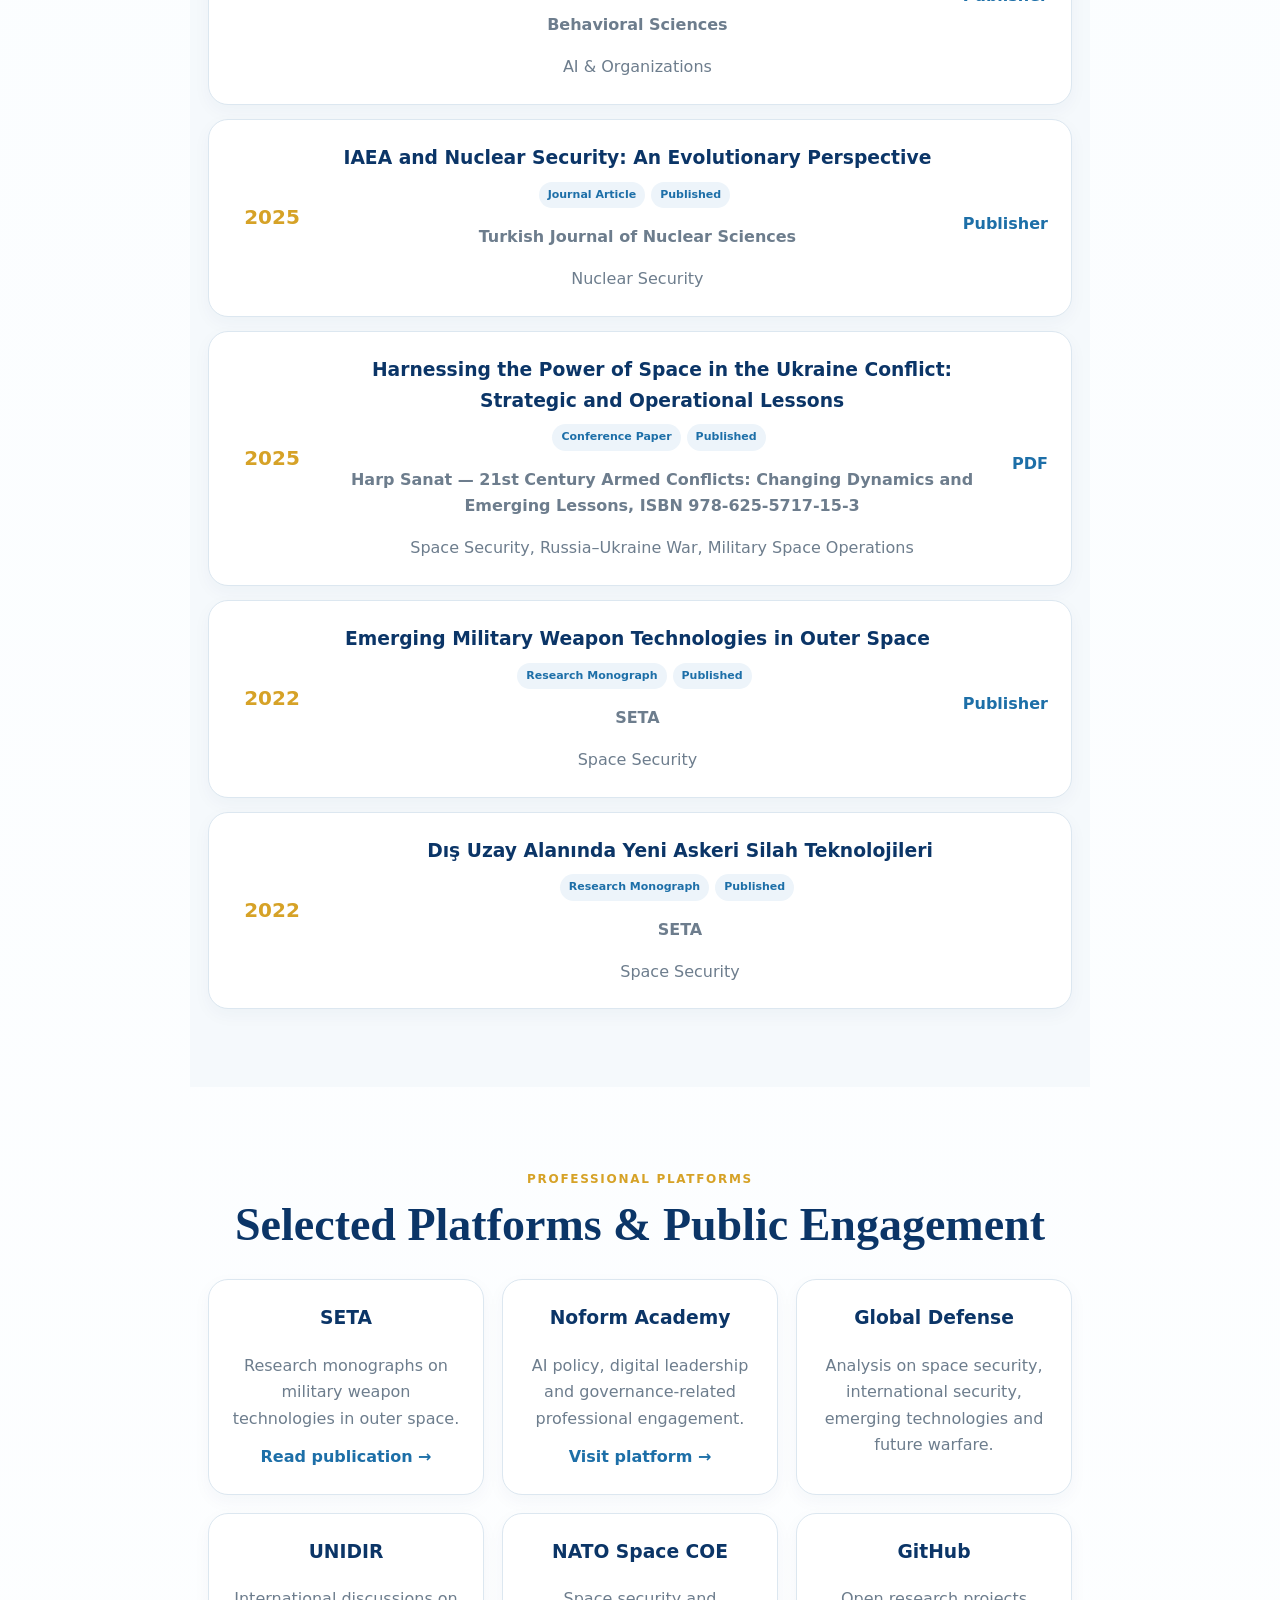
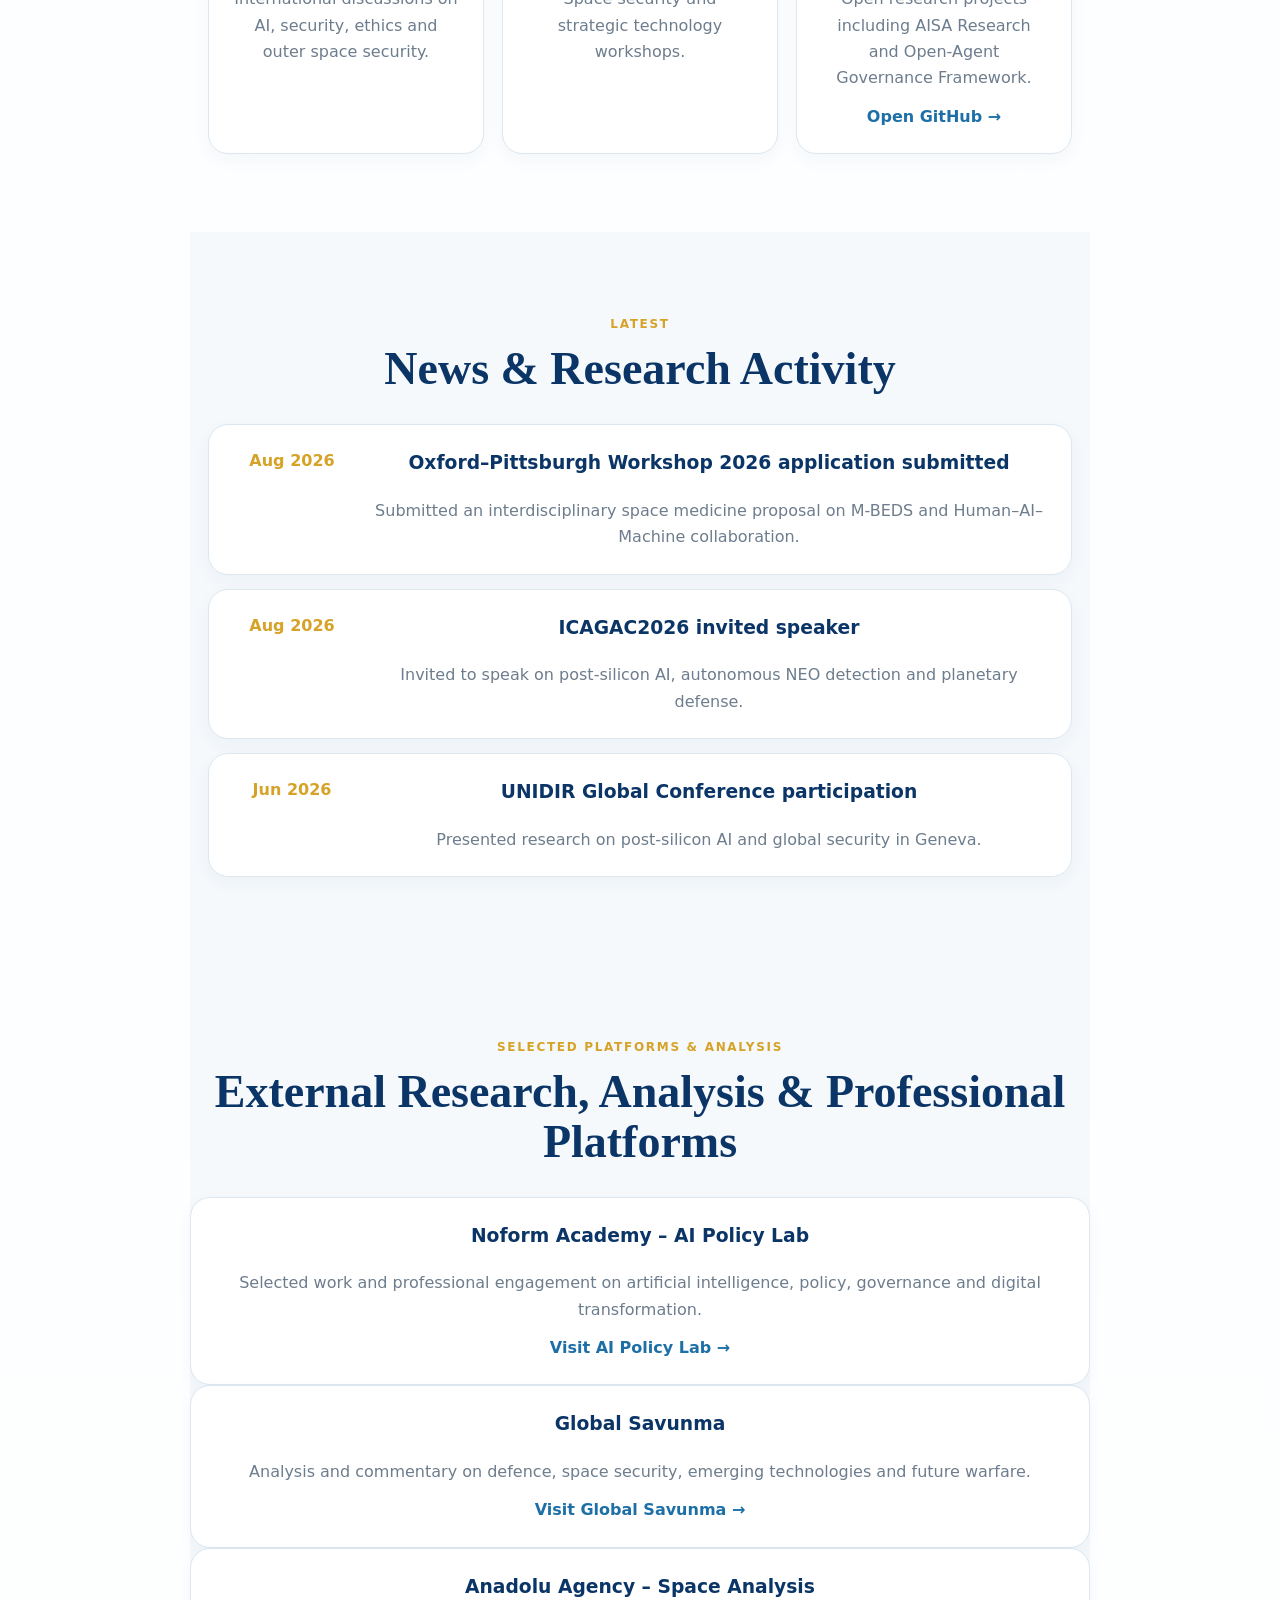
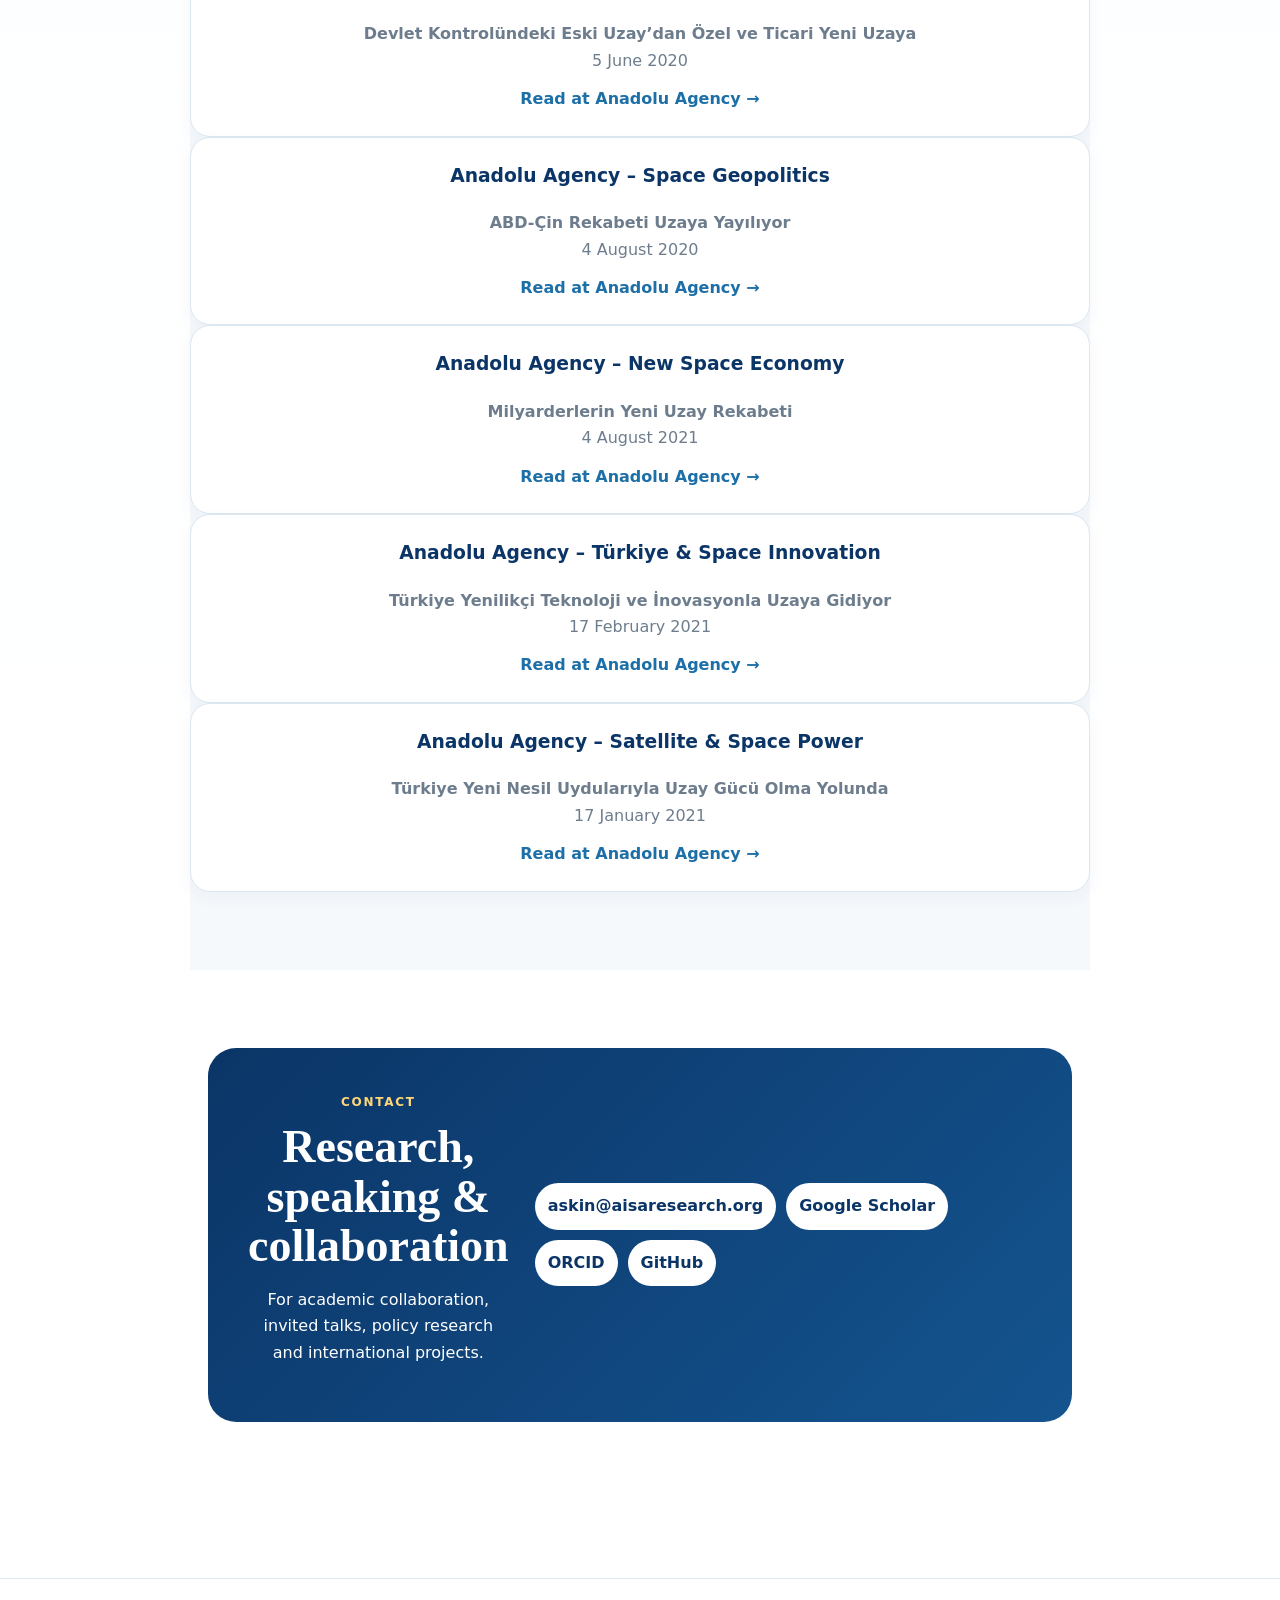
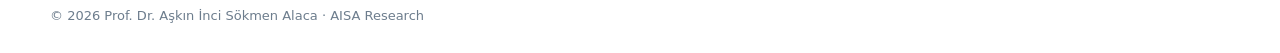
==== commit e86d6f8a: "Update index.html" ====
--- a/index.html
+++ b/index.html
@@ -38,9 +38,7 @@
 <body>
 <header><div class="wrap nav"><a class="brand" href="#home"><span class="mark">AISA</span><span><b>AISA Research</b><small>Advancement · Intelligence · Security · Analytics</small></span></a><nav><a href="#about">About</a><a href="#research">Research</a><a href="#projects">Projects</a><a href="#publications">Publications</a><a href="#platforms">Platforms</a><a href="#news">News</a><a href="#contact">Contact</a></nav></div></header>
 <main>
-<section id="home" class="hero"><div class="wrap"><img class="banner" src="aisa-hero.png" alt="AISA Research"><div class="intro"><span class="eyebrow">Independent Interdisciplinary Research Initiative</span><h1>Prof. Dr. Aşkın İnci Sökmen Alaca</h1><p class="lead">Artificial Intelligence · Intelligence Studies · International Security · Space Security · Frontier Technologies</p><p>Researching the intersection of technology, security, governance, intelligence and the future of human systems.</p><div class="actions"><a class="btn primary" href="#publications">Explore Publications</a><a class="btn" href="#projects">Research Projects</a><a class="btn" href="CV_Space_AI_2026.pdf" target="_blank">Space & AI CV</a></div></div></div></section>
-<p class="hero-email">Contact: <a href="mailto:askin@aisaresearch.org">askin@aisaresearch.org</a></p>
- 
+<section id="home" class="hero"><div class="wrap"><img class="banner" src="aisa-hero.png" alt="AISA Research"><img class="profile" src="profile.jpeg" alt="Prof. Dr. Aşkın İnci Sökmen Alaca"><div class="intro">
 
      
   <section id="research" class="soft"><div class="wrap"><span class="eyebrow">Research Ecosystem</span><h2>AISA Research Domains</h2><div class="grid domains">
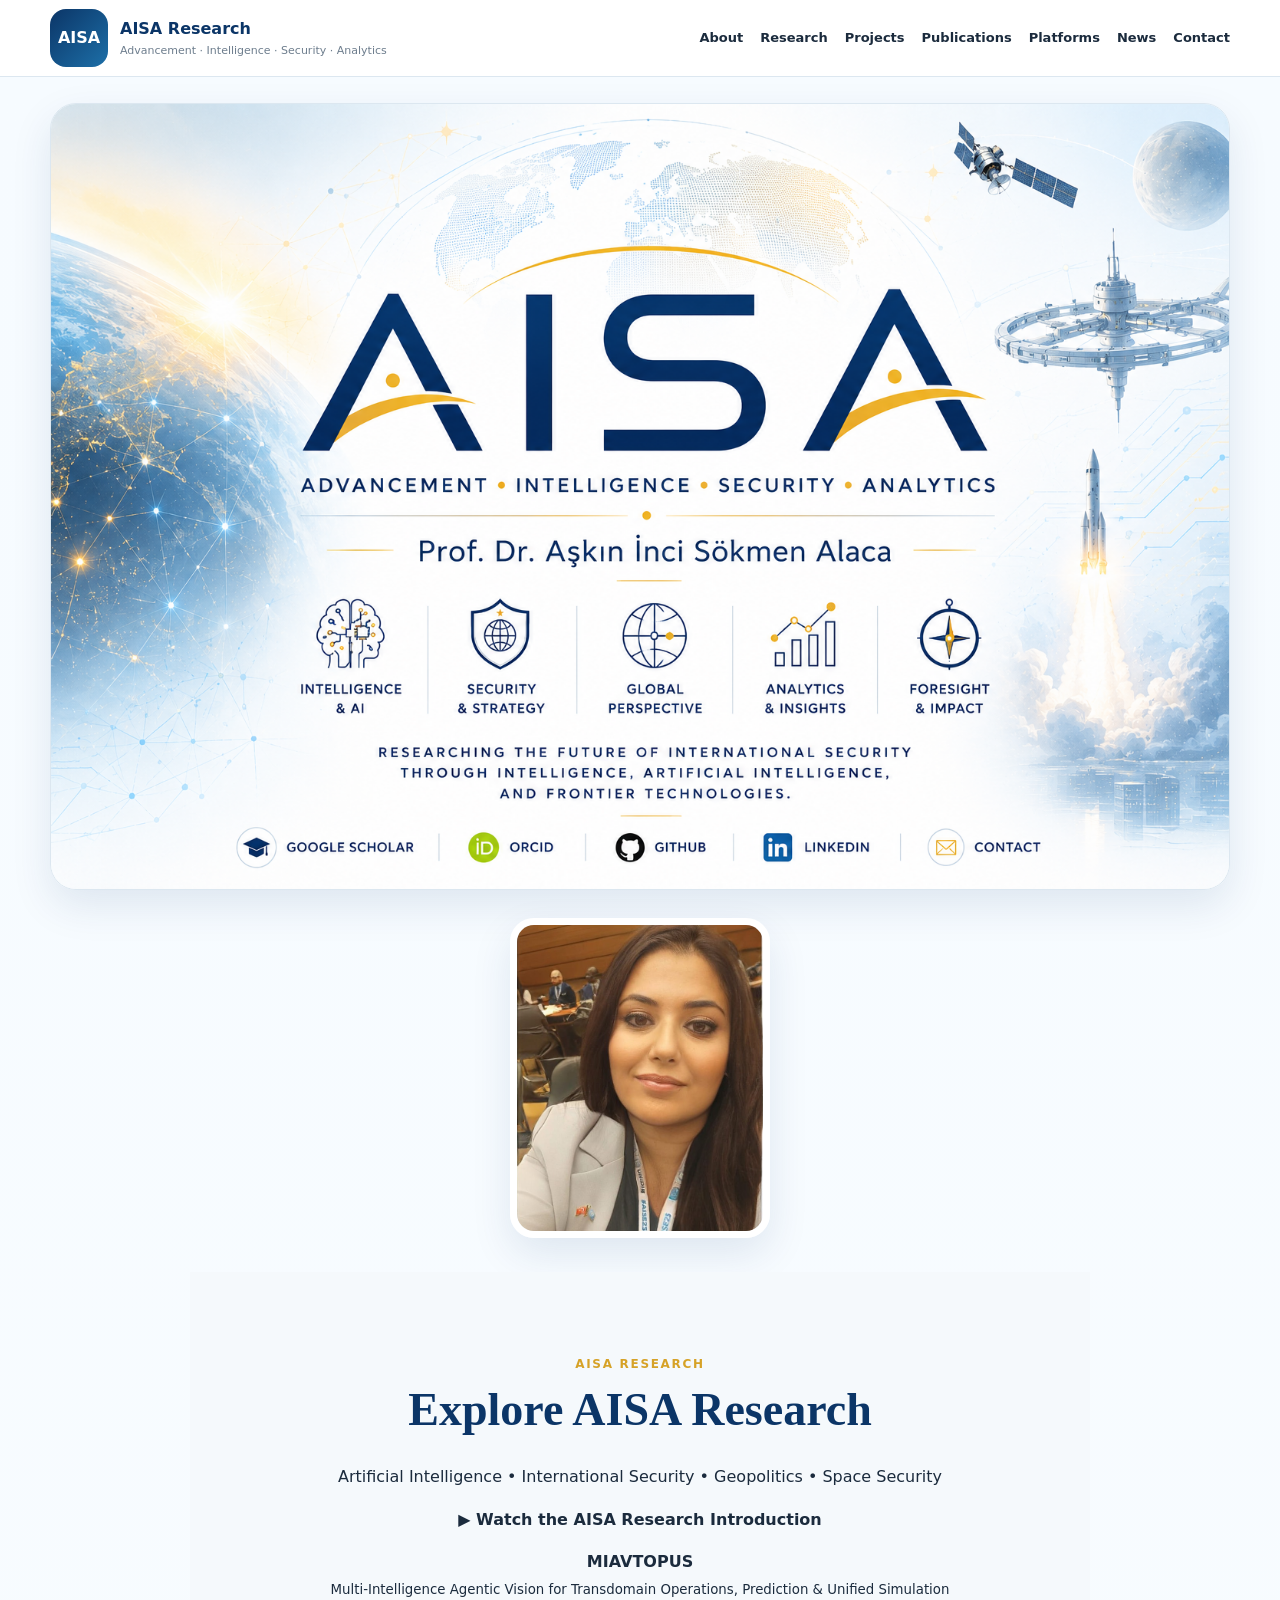
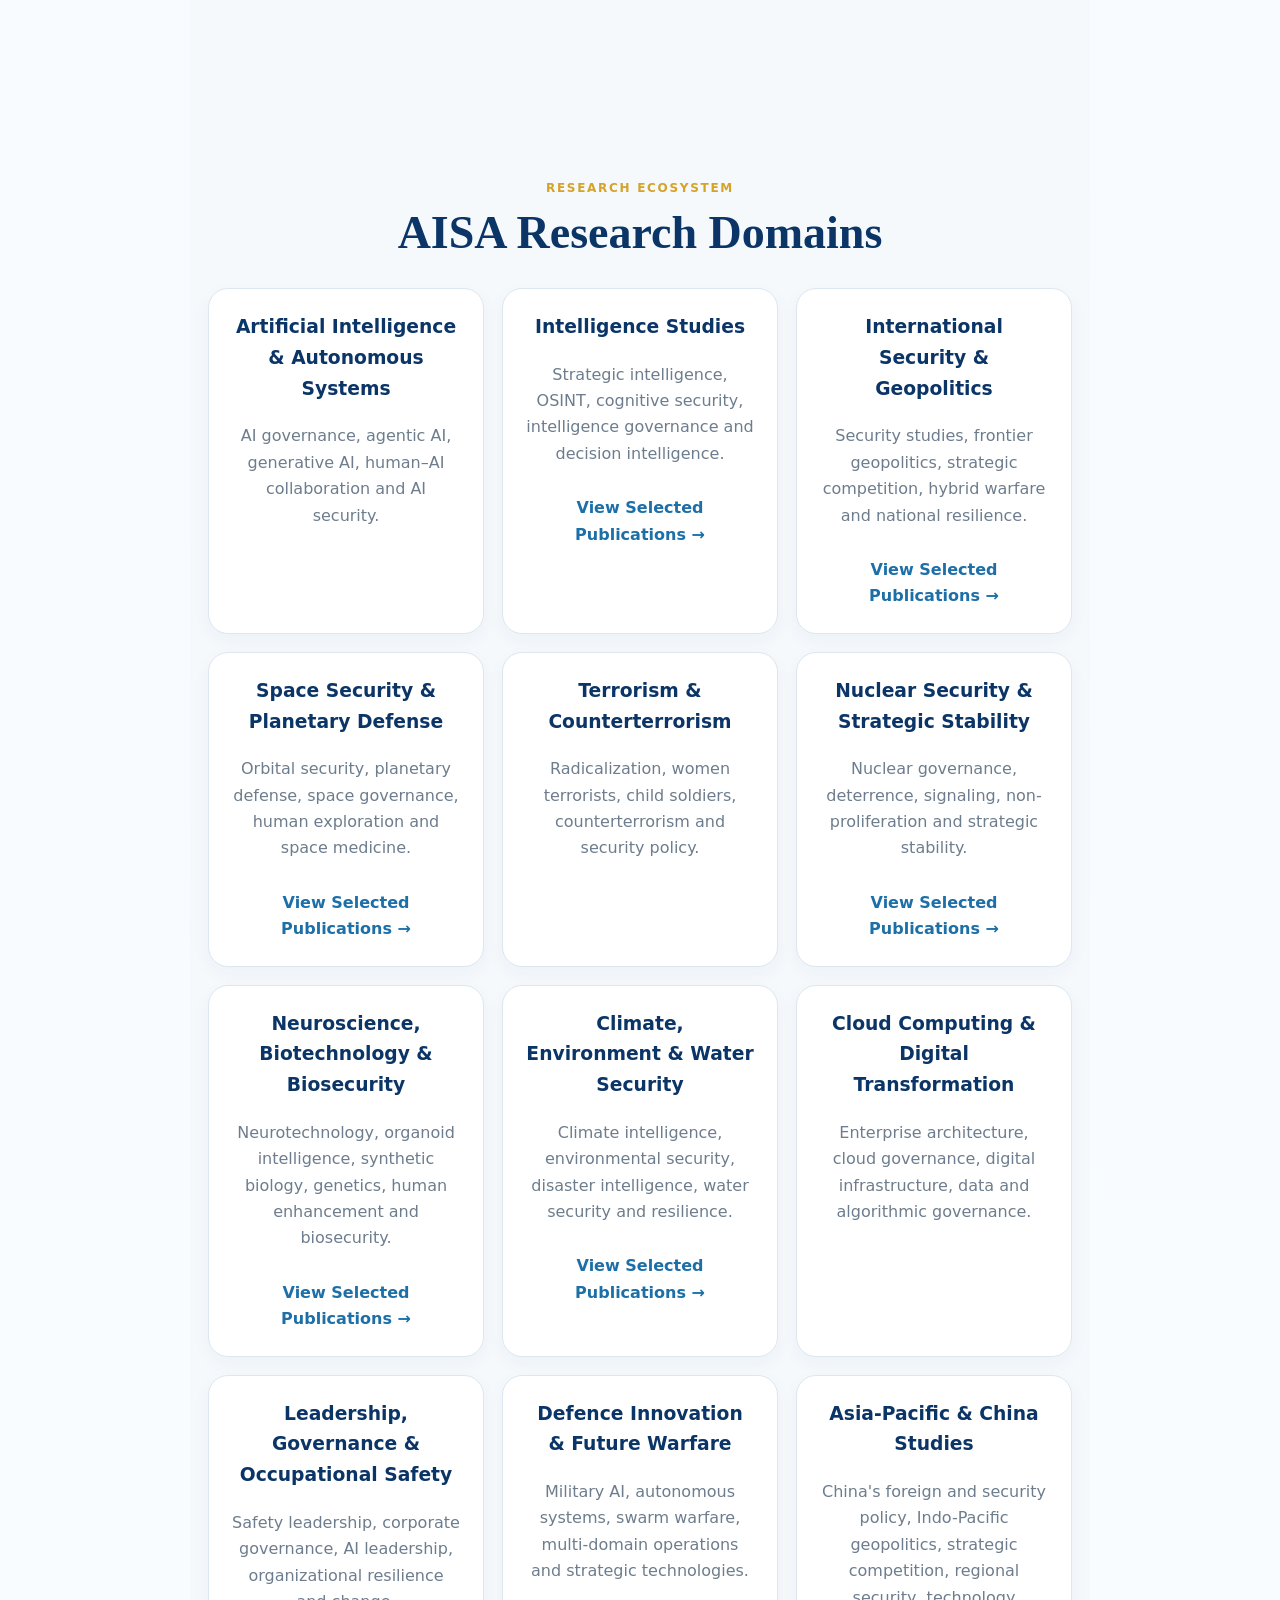
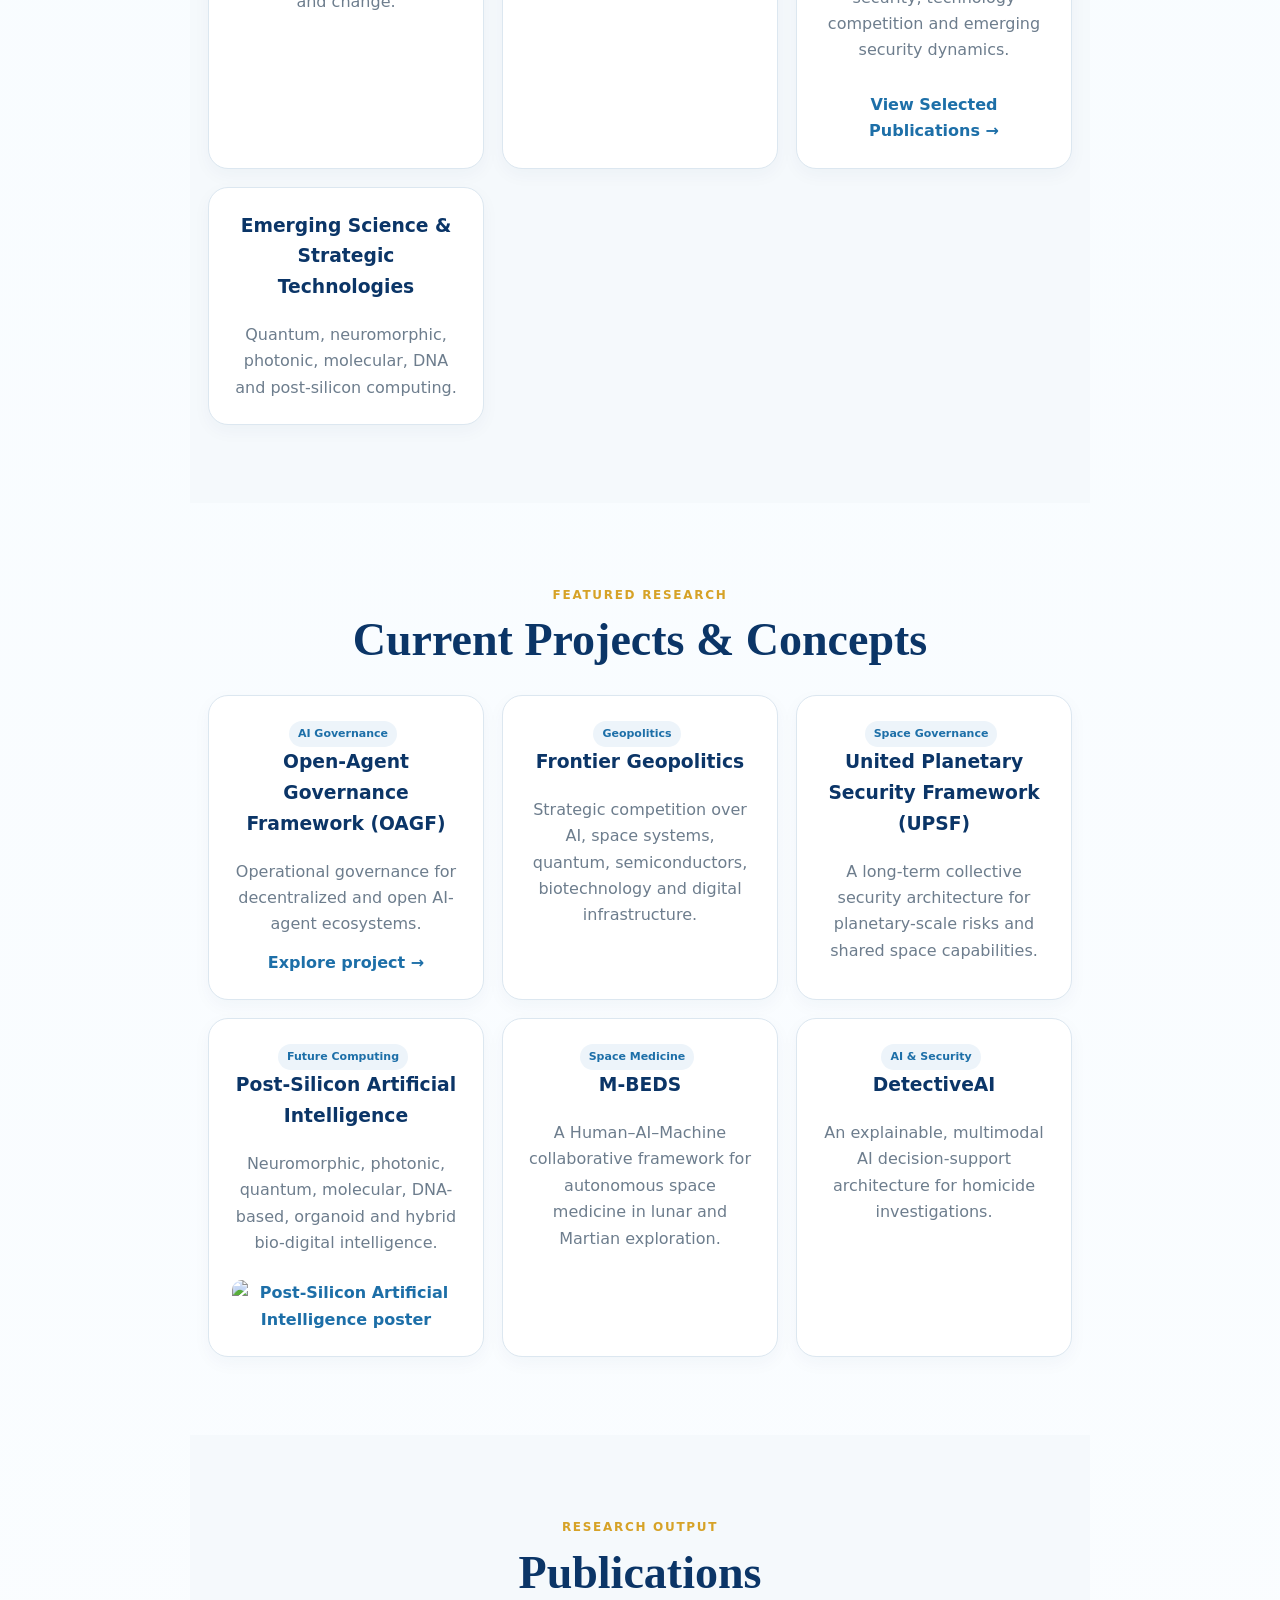
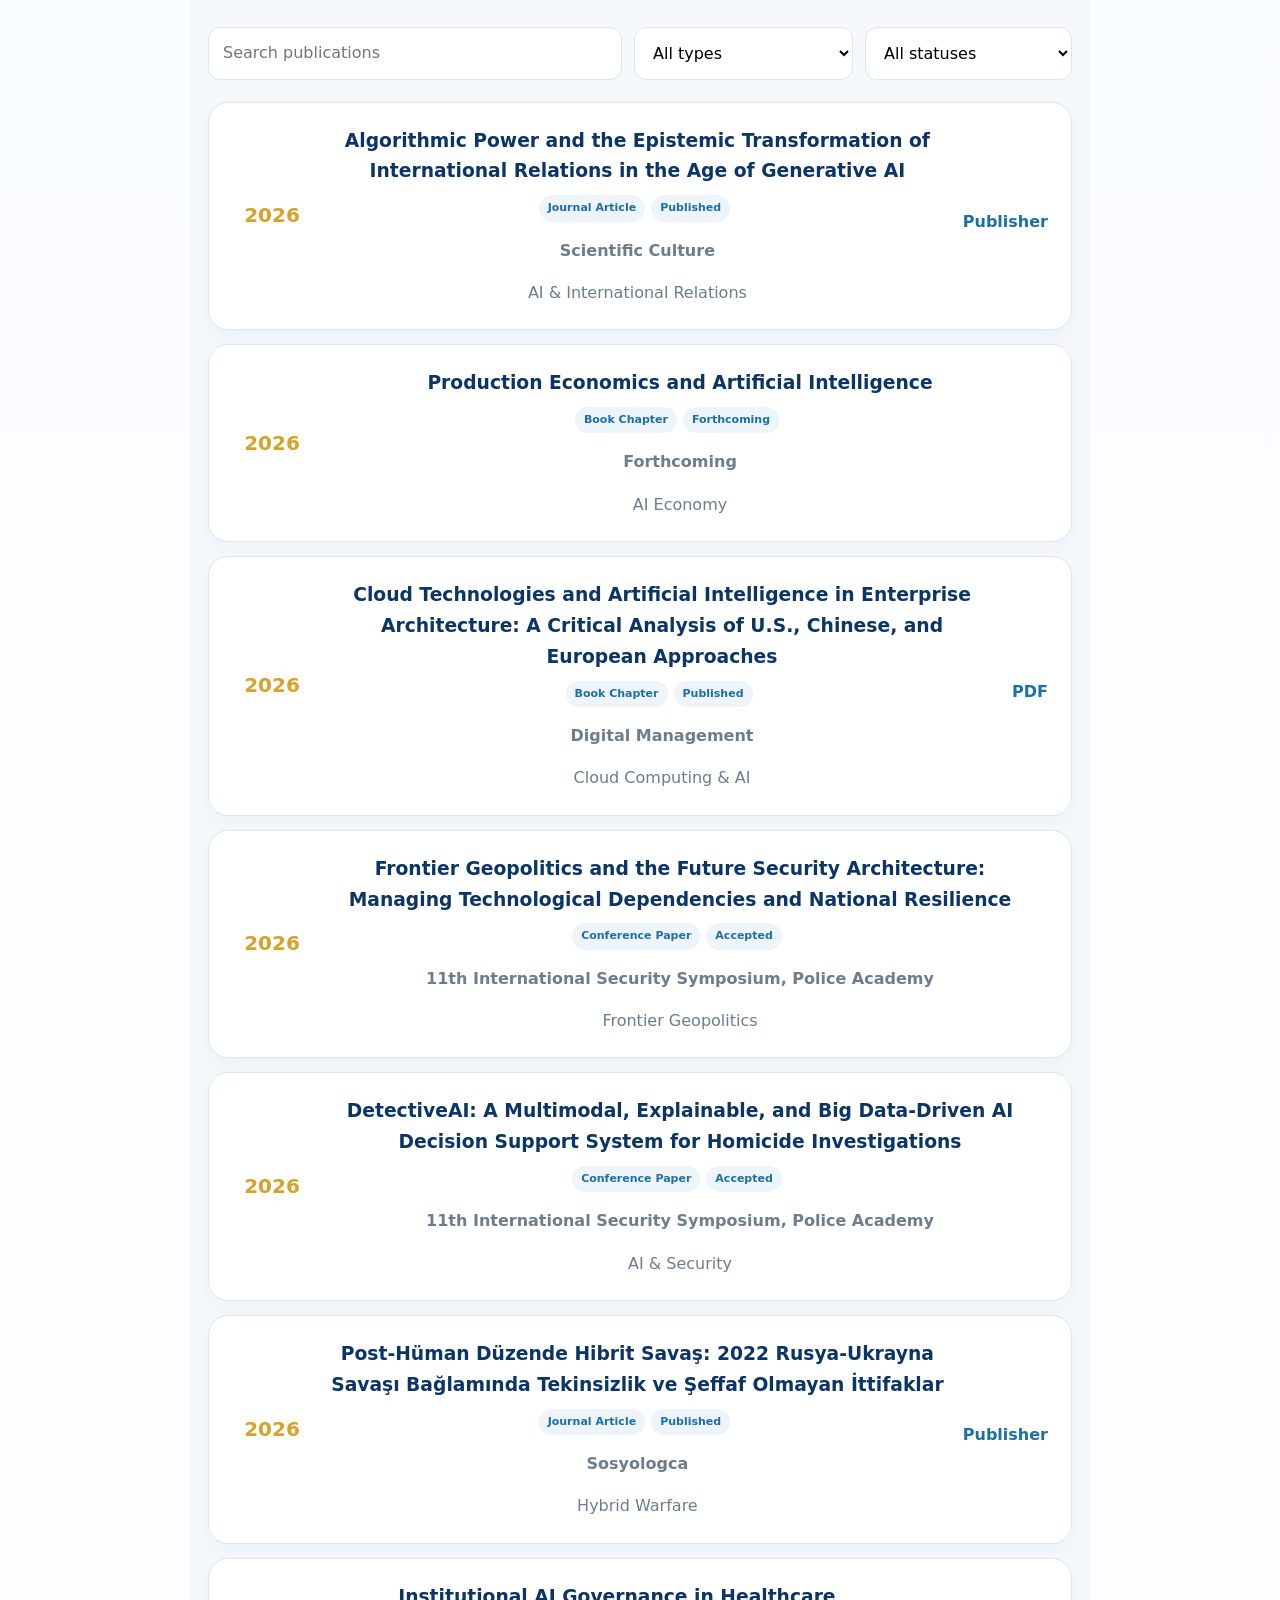
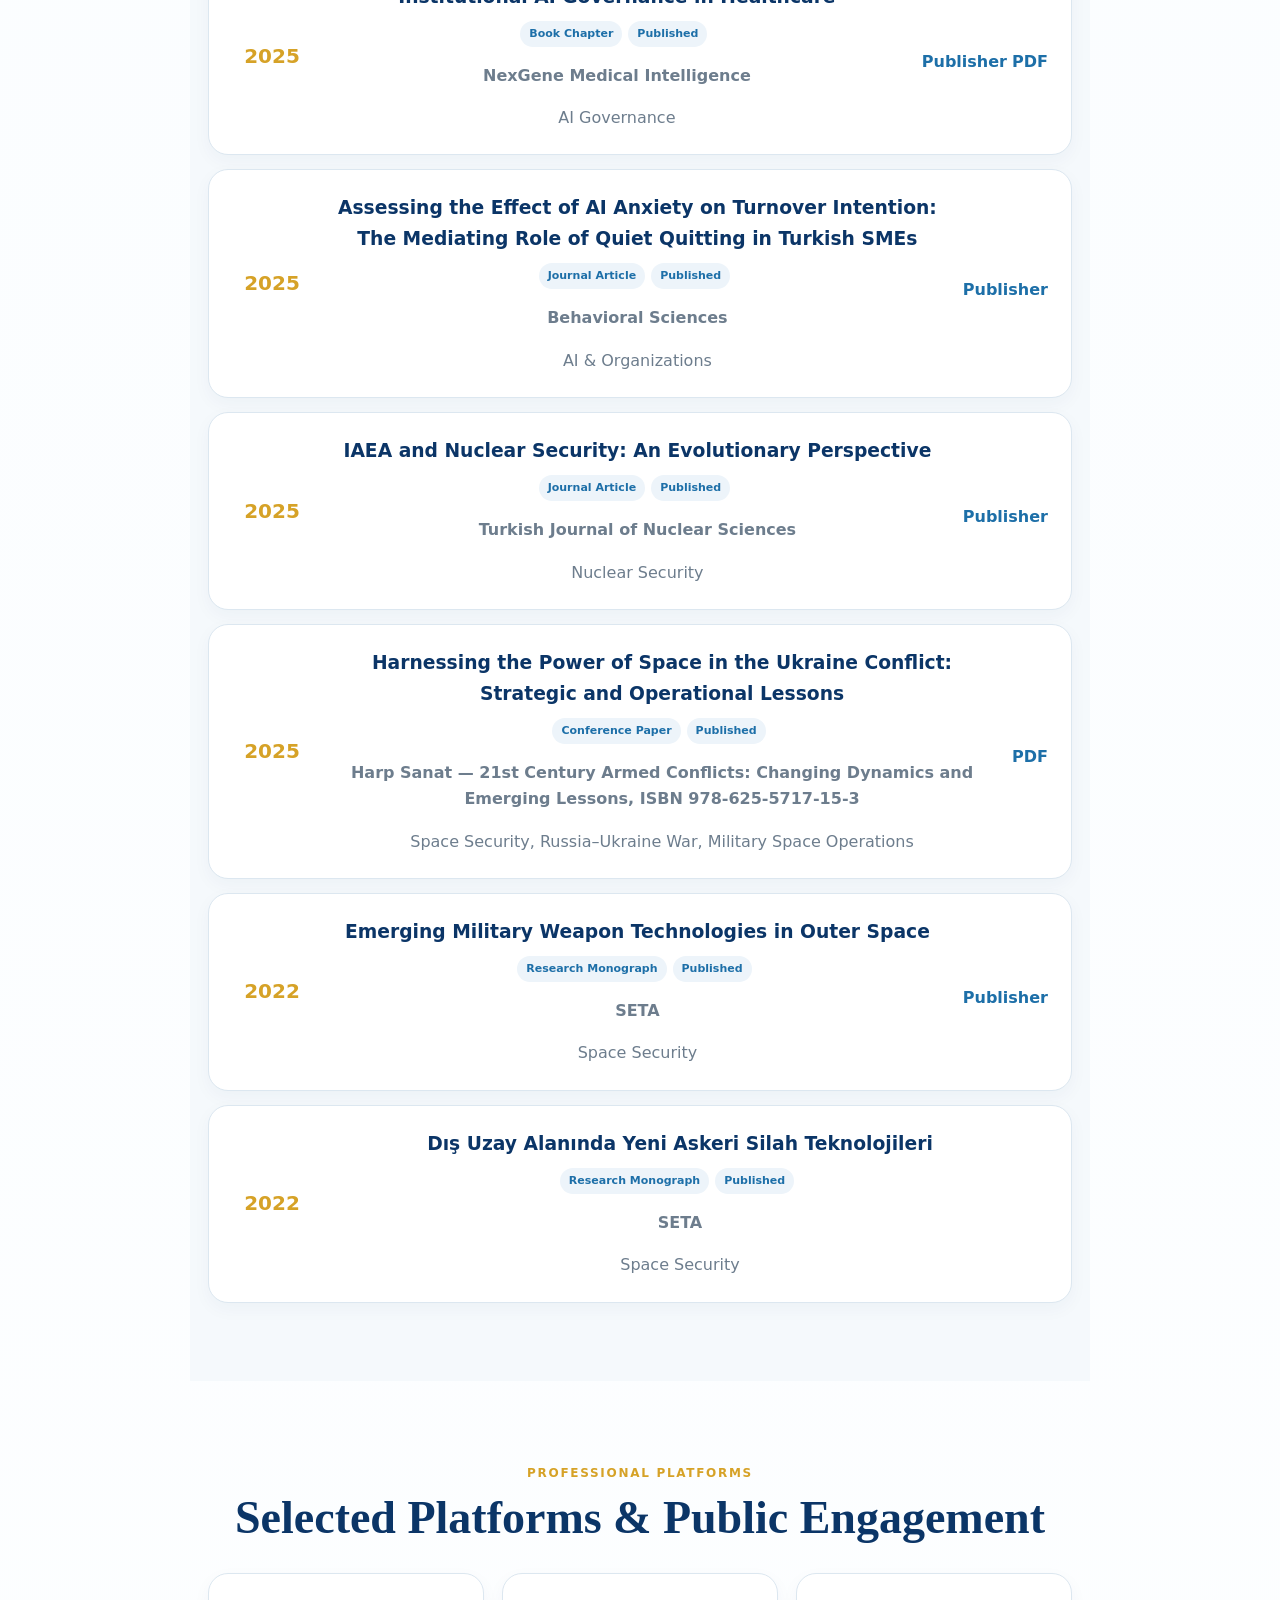
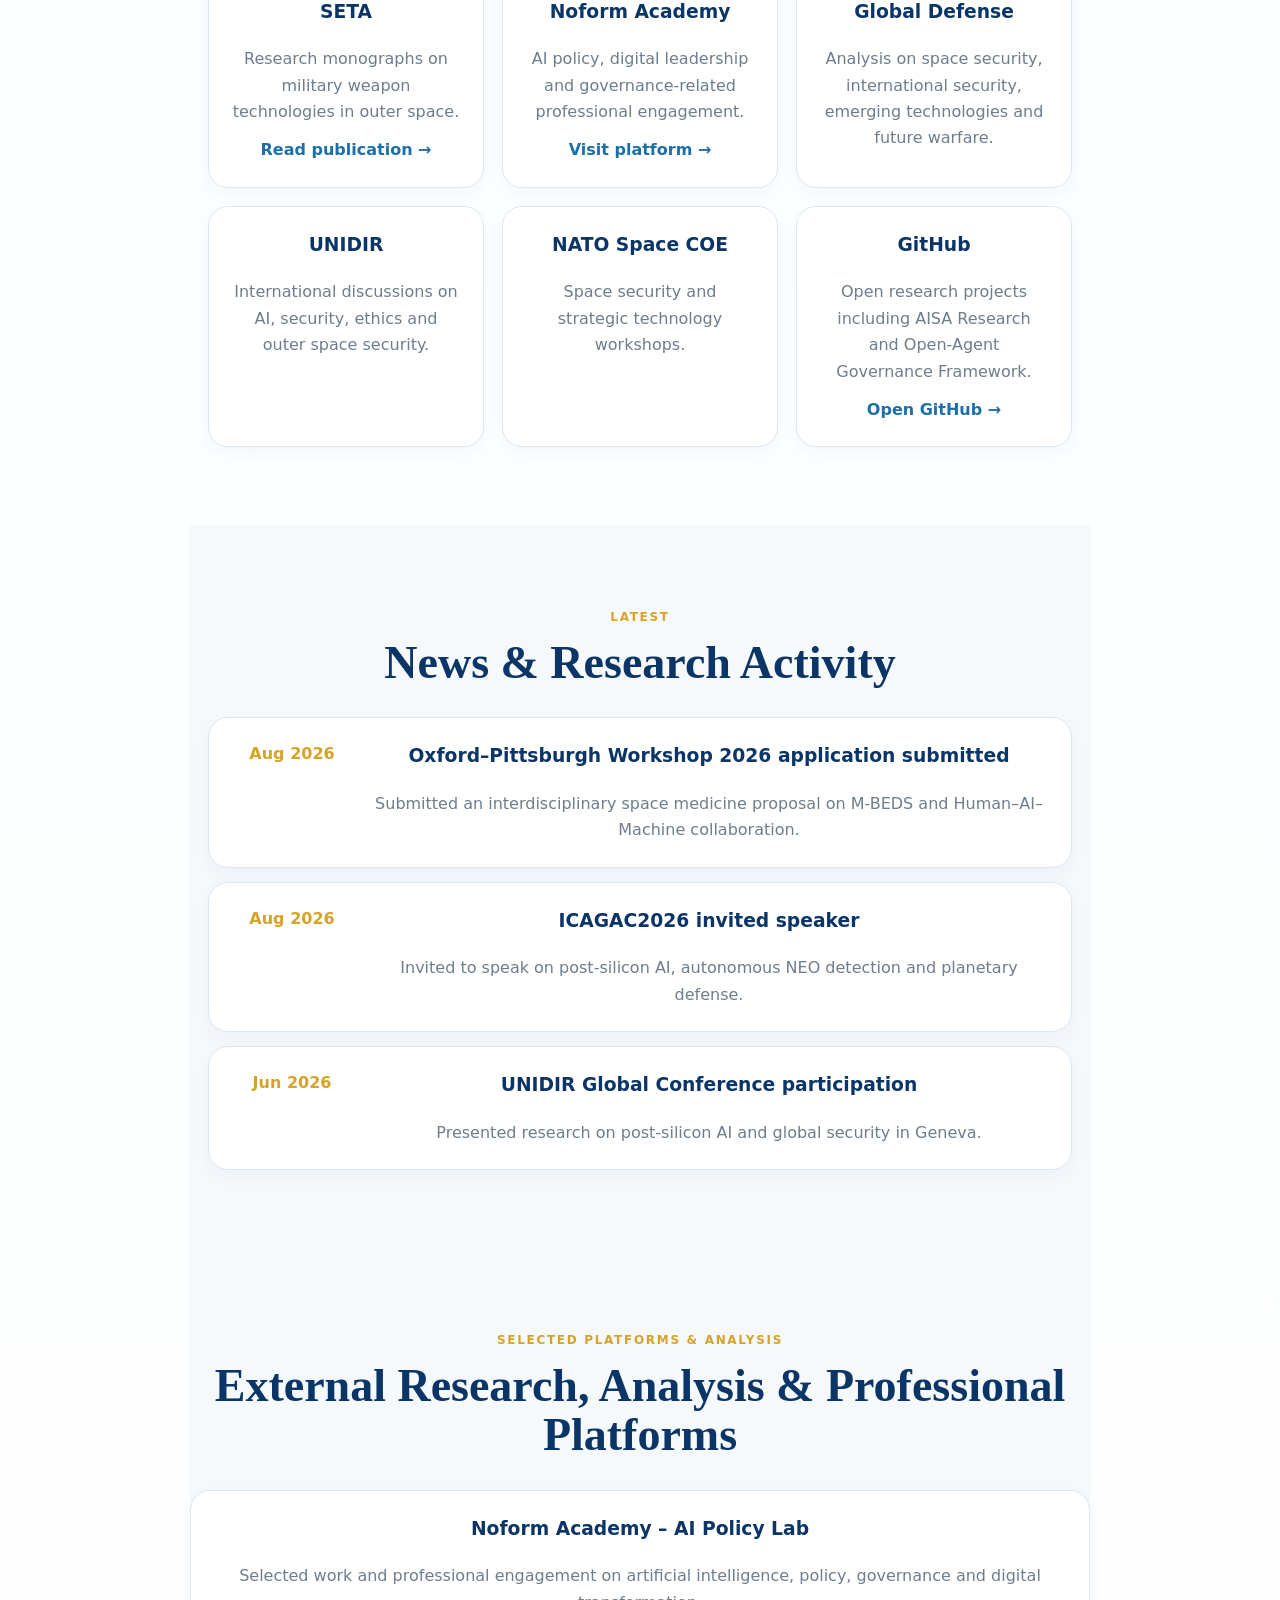
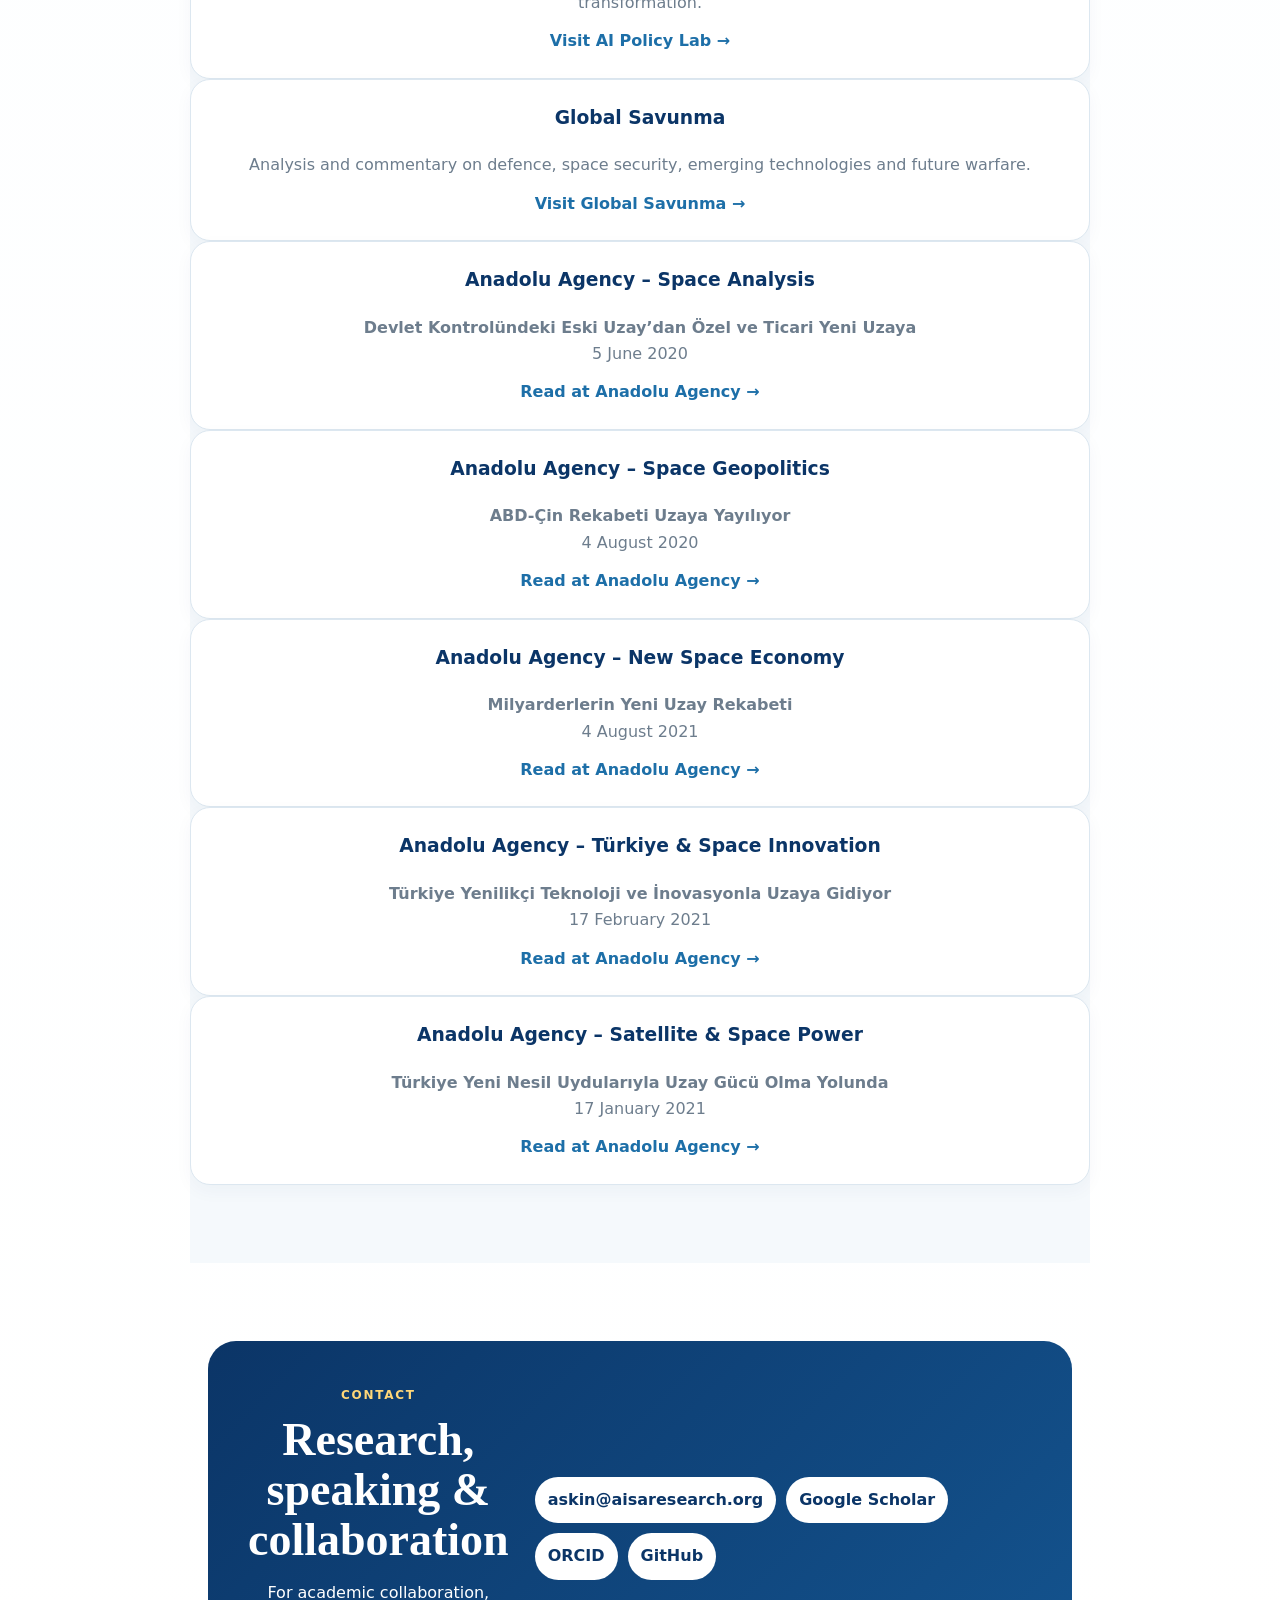
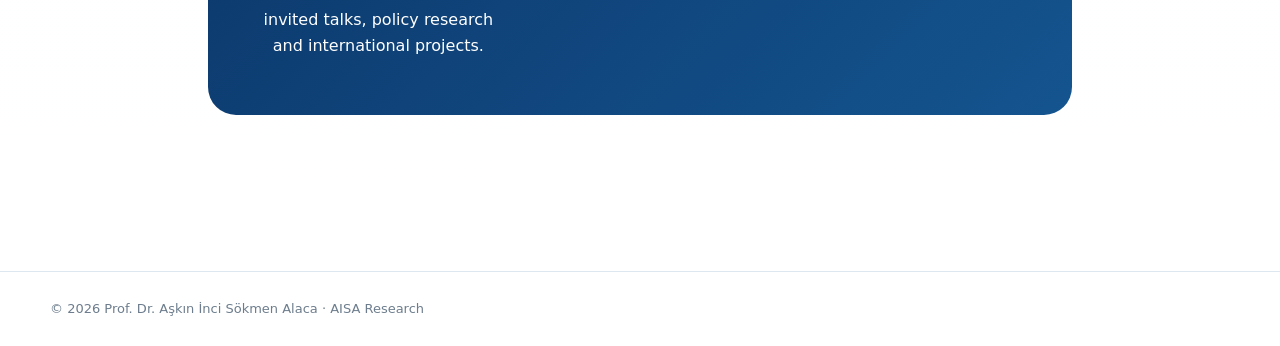
==== commit 5a0740c1: "Update index.html" ====
--- a/index.html
+++ b/index.html
@@ -40,7 +40,24 @@
 <main>
 <section id="home" class="hero"><div class="wrap"><img class="banner" src="aisa-hero.png" alt="AISA Research"><img class="profile" src="profile.jpeg" alt="Prof. Dr. Aşkın İnci Sökmen Alaca"><div class="intro">
 
-     
+    <section id="aisa-introduction" class="soft">
+  <div class="wrap" style="text-align:center;">
+    <span class="eyebrow">AISA Research</span>
+    <h2>Explore AISA Research</h2>
+    <p>Artificial Intelligence • International Security • Geopolitics • Space Security</p>
+
+    <p>
+      <a href="aisa-research-video.html">
+        <strong>▶ Watch the AISA Research Introduction</strong>
+      </a>
+    </p>
+
+    <p>
+      <strong>MIAVTOPUS</strong><br>
+      <small>Multi-Intelligence Agentic Vision for Transdomain Operations, Prediction &amp; Unified Simulation</small>
+    </p>
+  </div>
+</section> 
   <section id="research" class="soft"><div class="wrap"><span class="eyebrow">Research Ecosystem</span><h2>AISA Research Domains</h2><div class="grid domains">
 <article><h3>Artificial Intelligence & Autonomous Systems</h3><p>AI governance, agentic AI, generative AI, human–AI collaboration and AI security.</p></article>
 <article><h3>Intelligence Studies</h3><p>Strategic intelligence, OSINT, cognitive security, intelligence governance and decision intelligence.</p><p><a href="#intelligence-publications"><strong>View Selected Publications →</strong></a></p></article>
--- a/style.css
+++ b/style.css
@@ -55,3 +55,15 @@
   display: block;
   scroll-margin-top: 100px;
 }
+
+.profile{
+  width:260px;
+  height:320px;
+  max-height:none;
+  object-fit:cover;
+  object-position:center top;
+  border-radius:24px;
+  border:7px solid #fff;
+  display:block;
+  margin:28px auto;
+}
